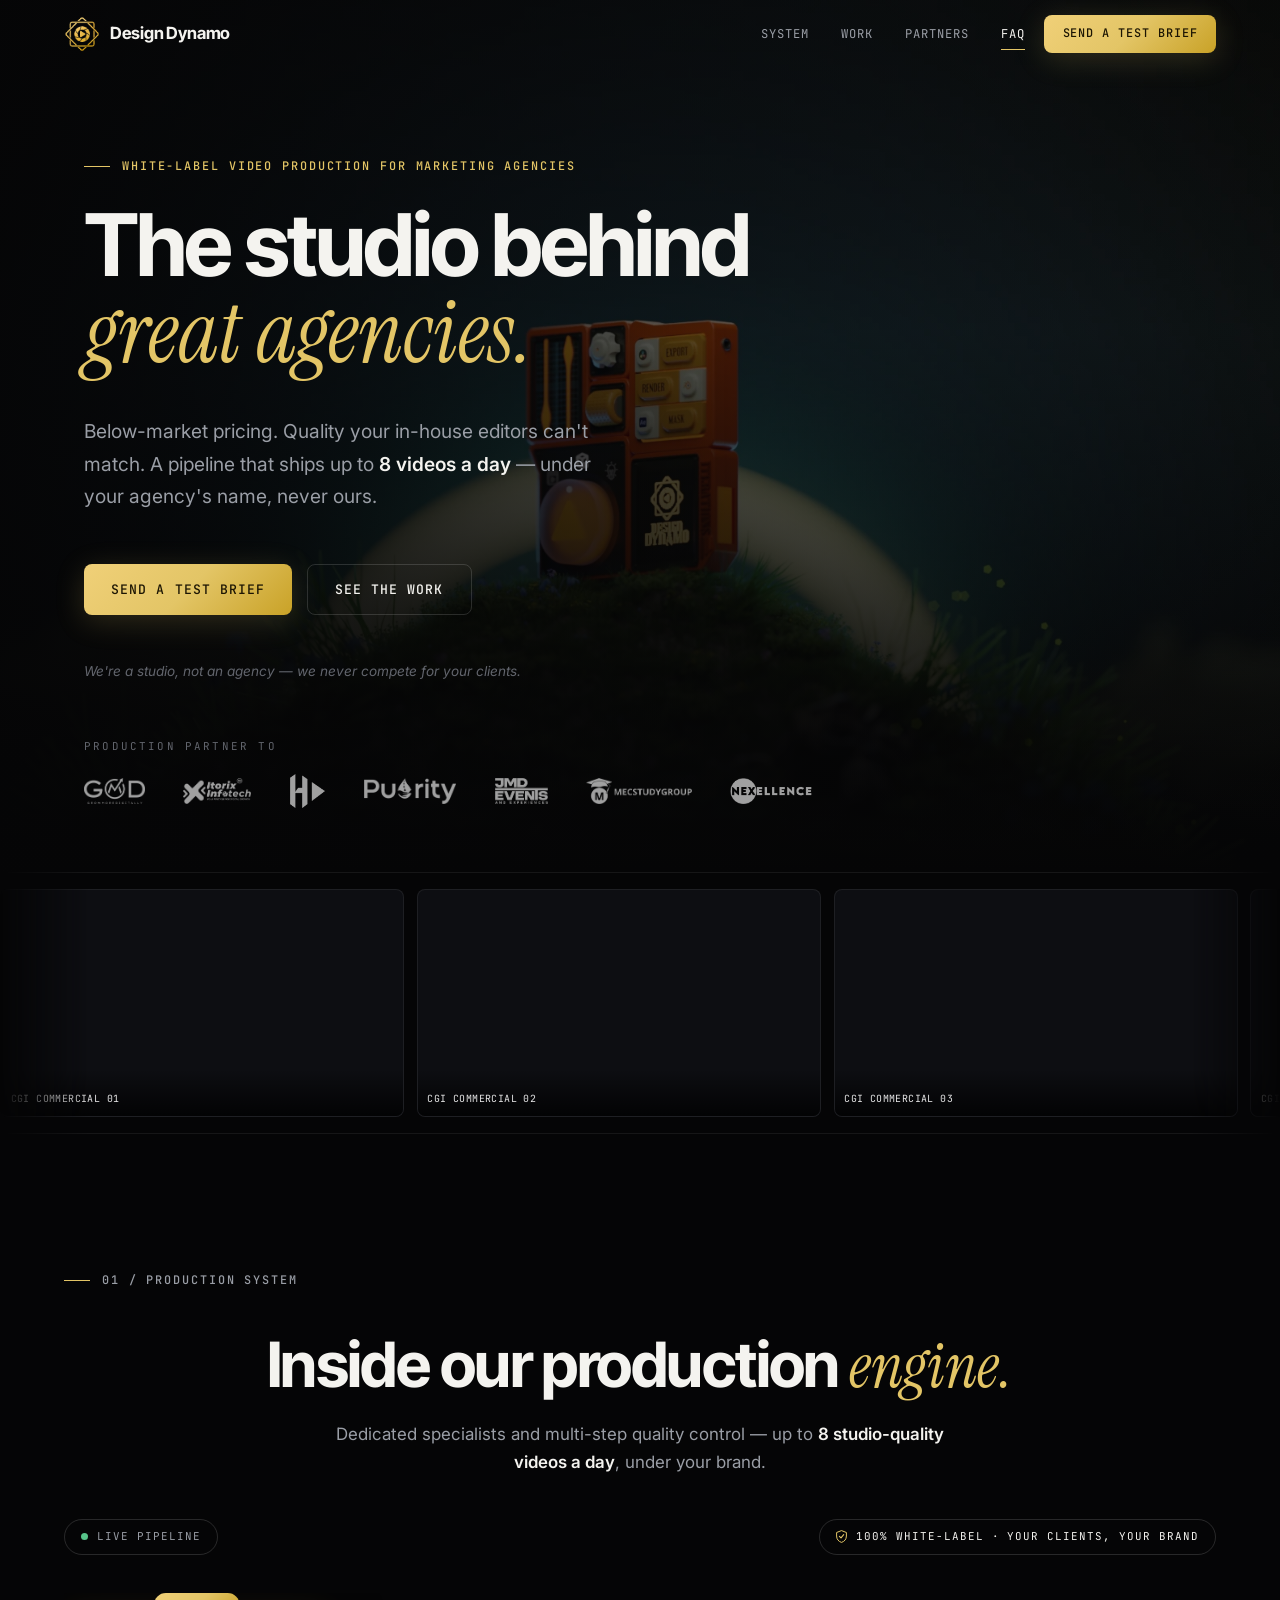
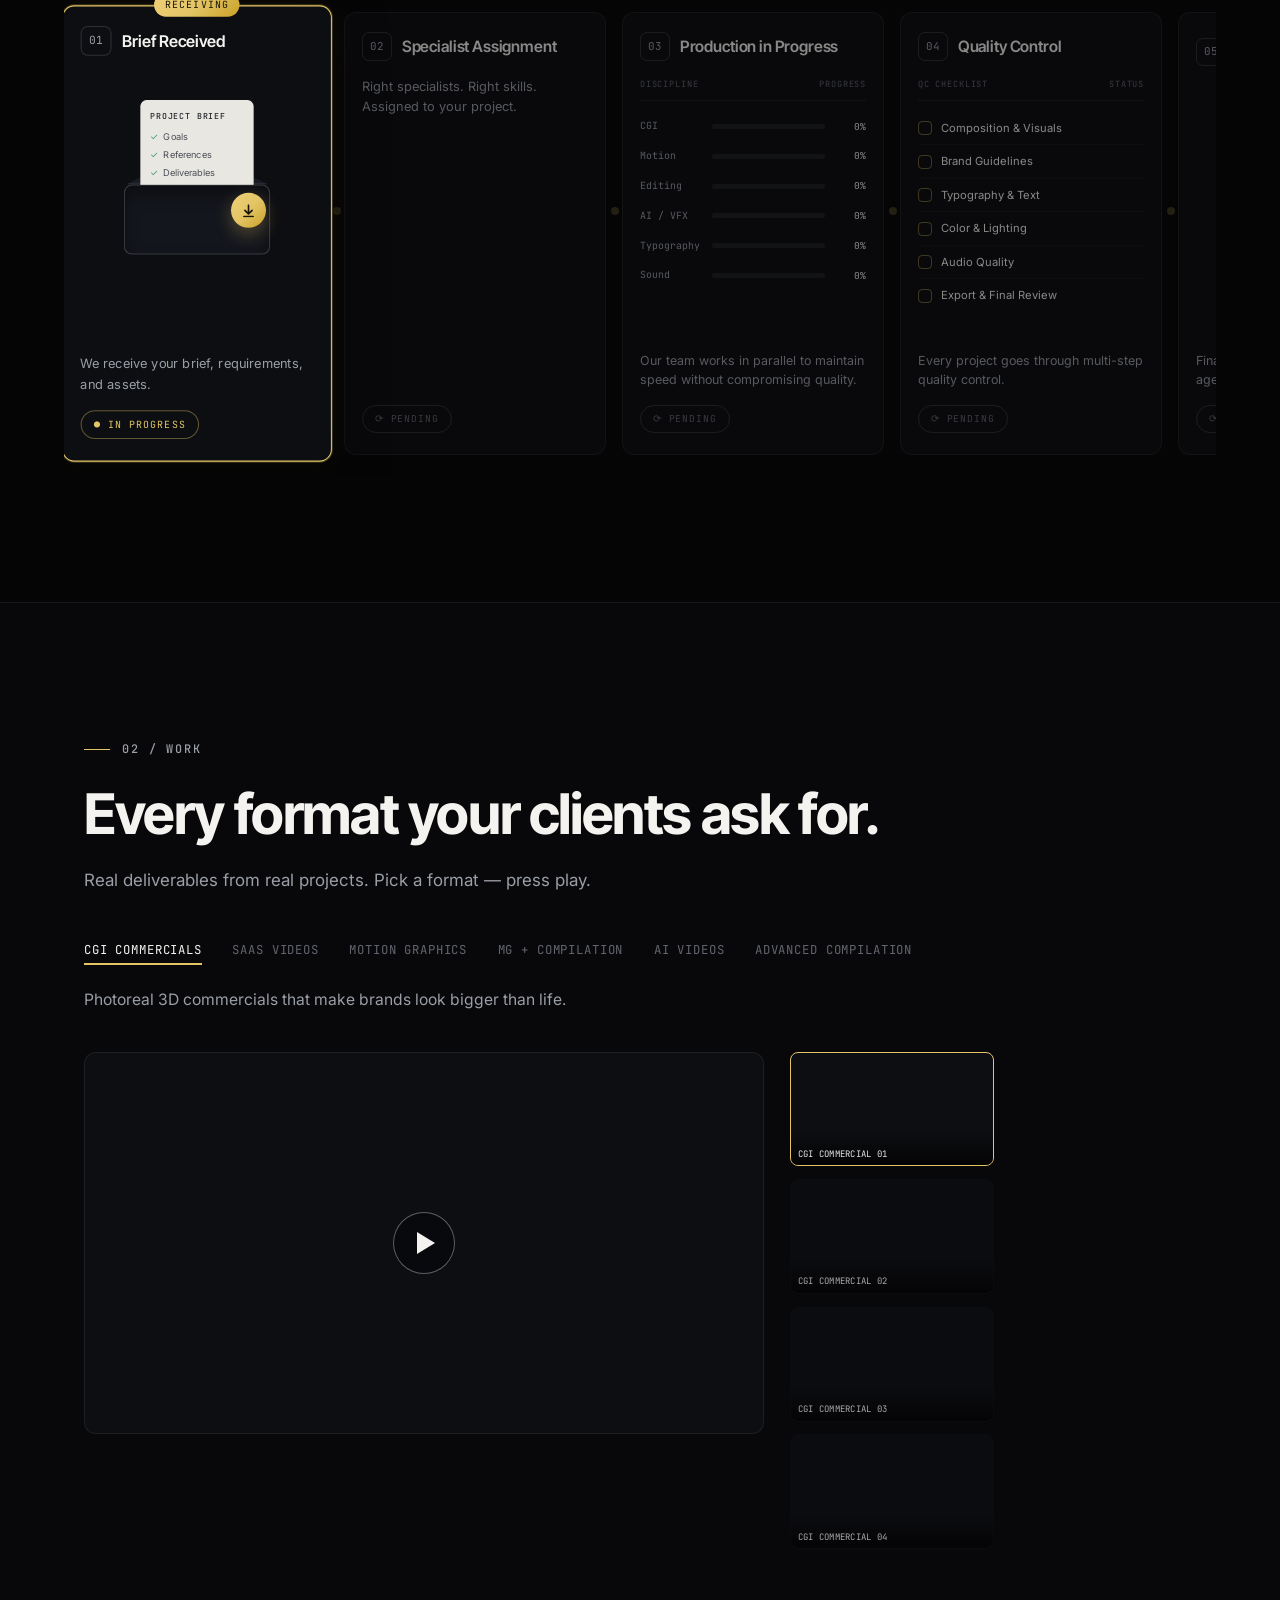
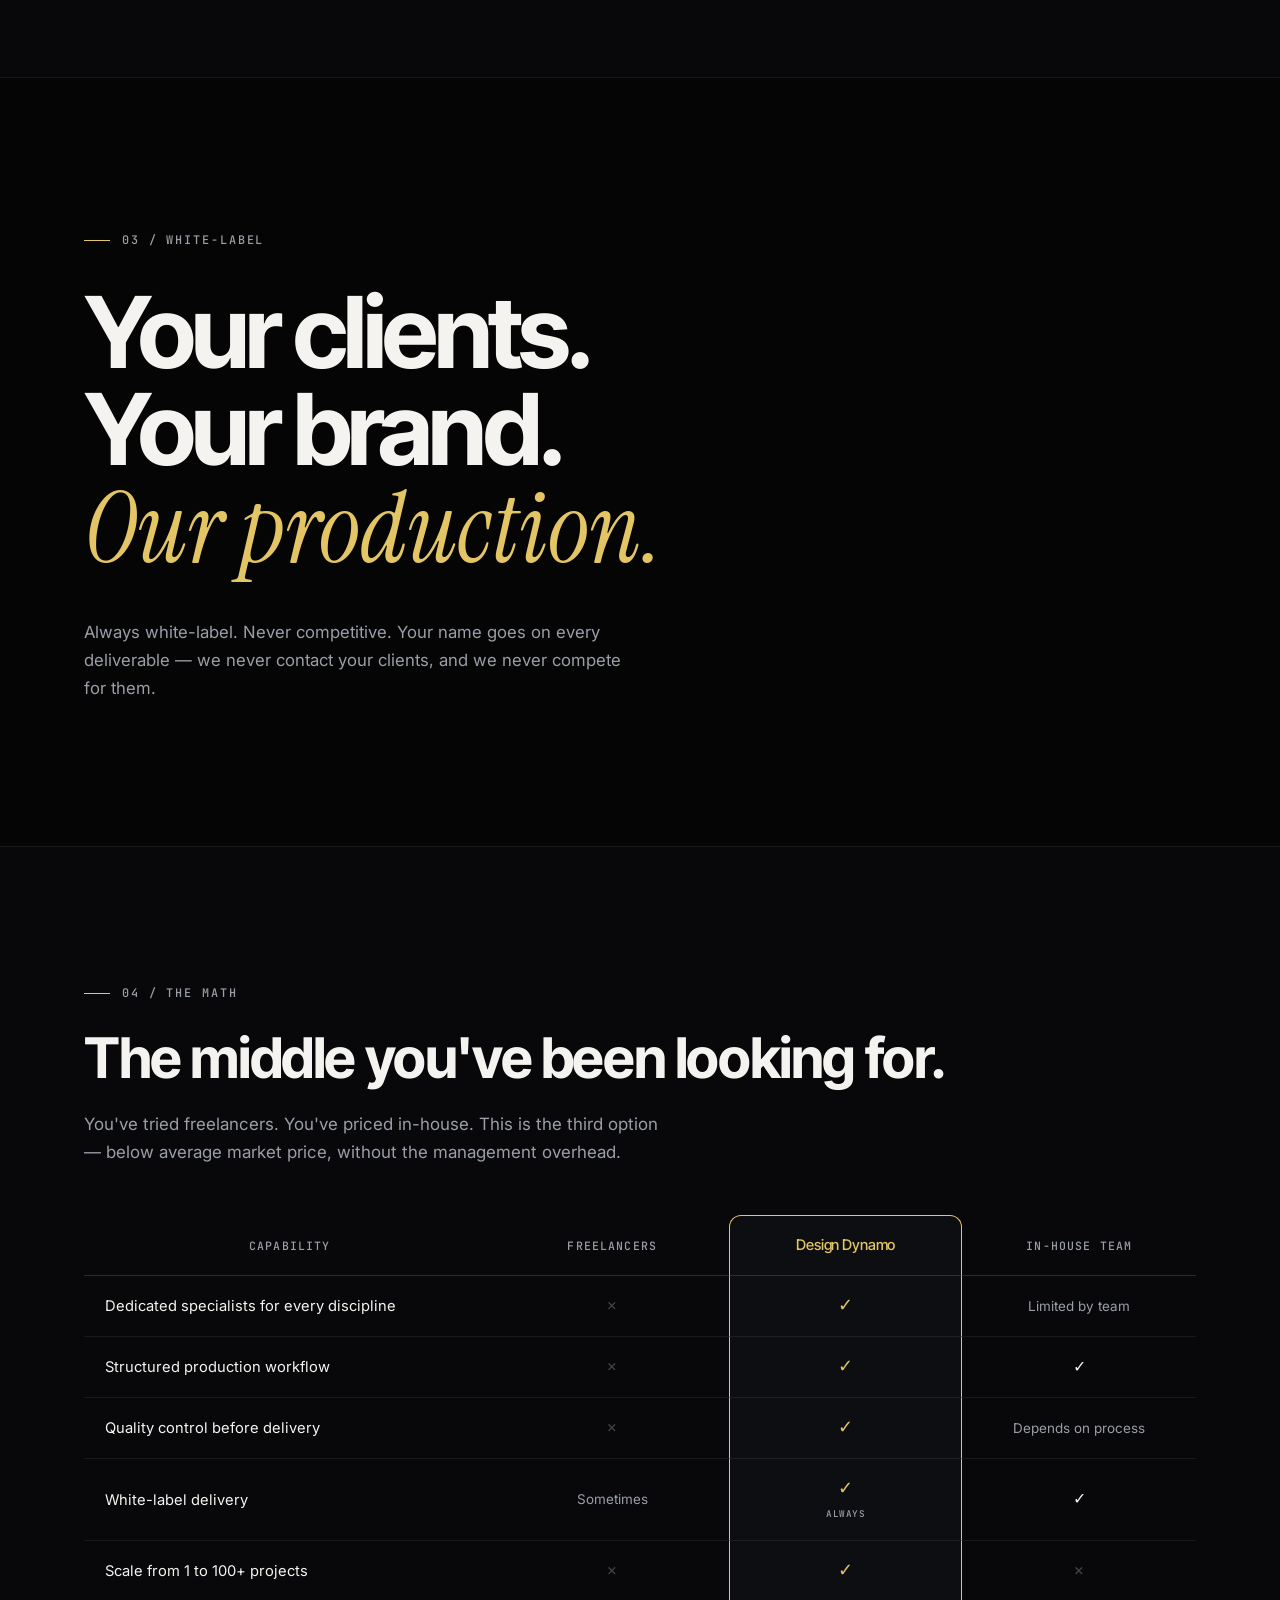
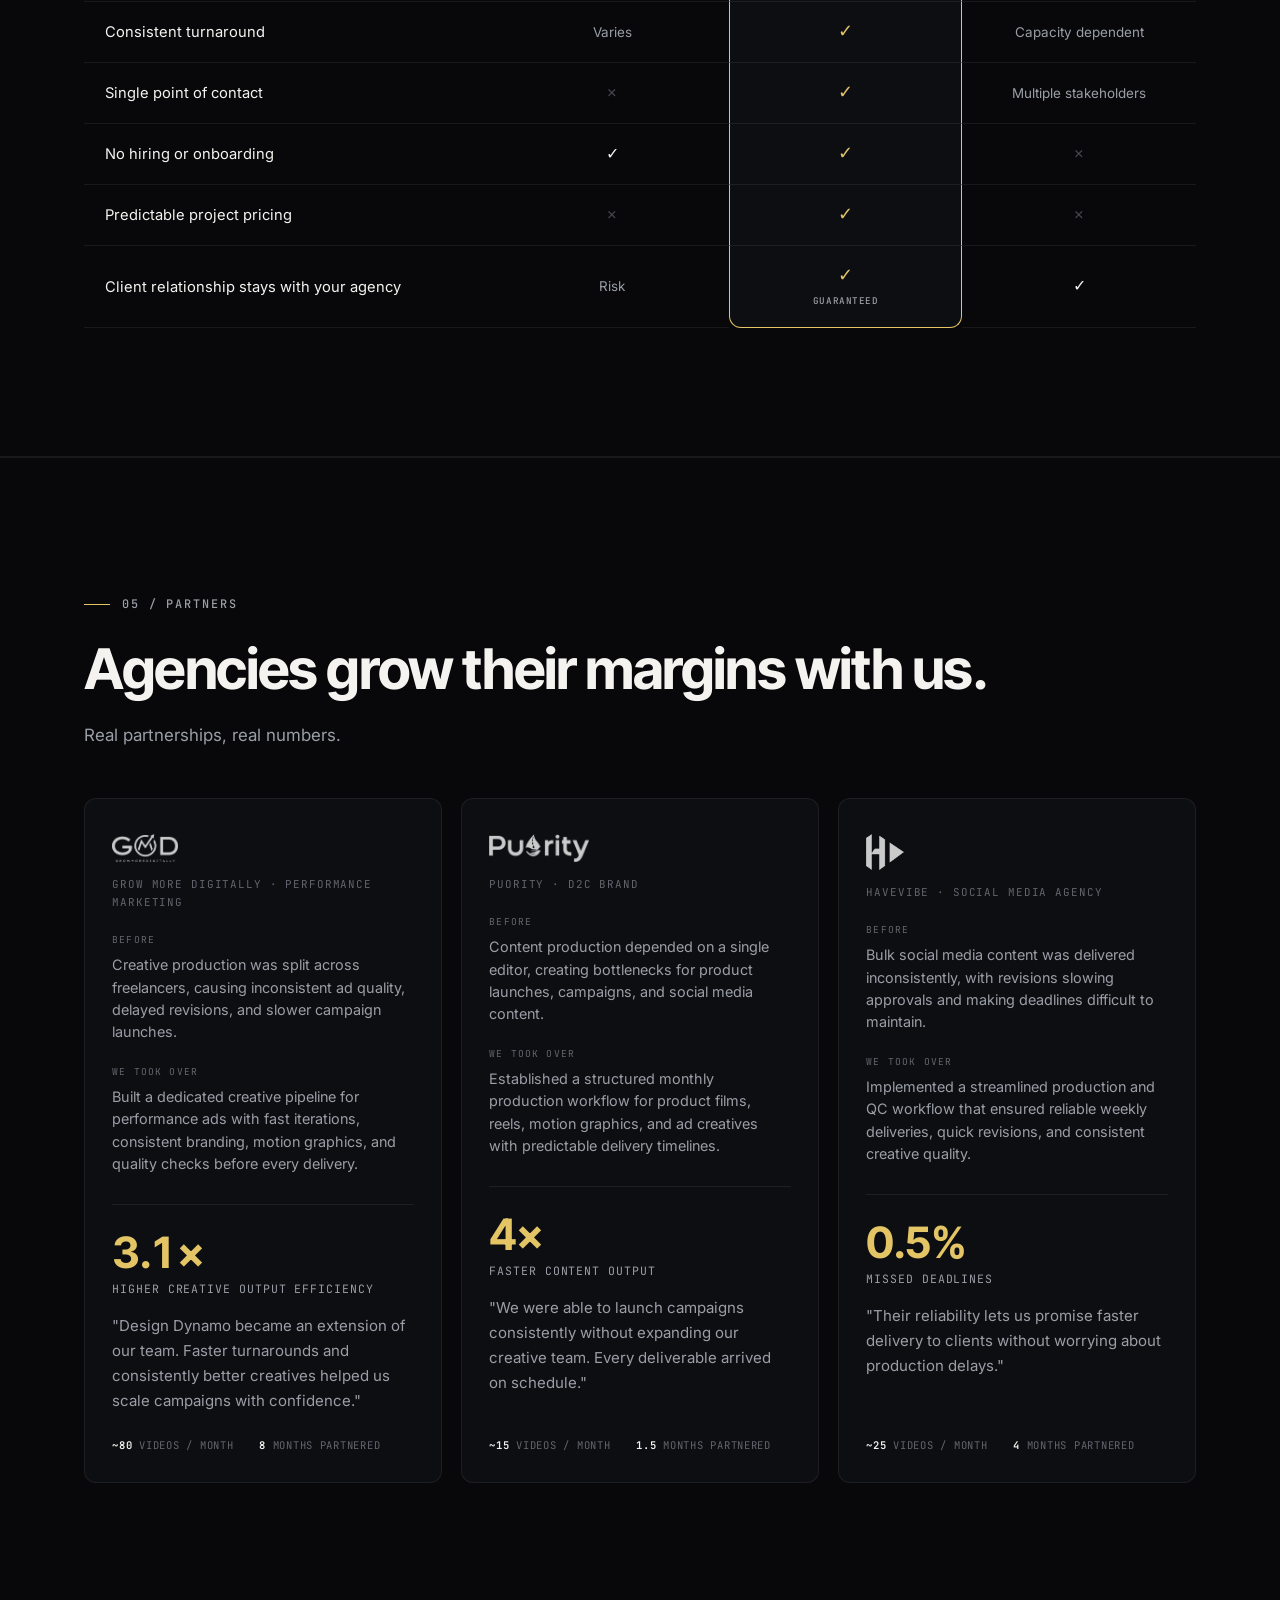
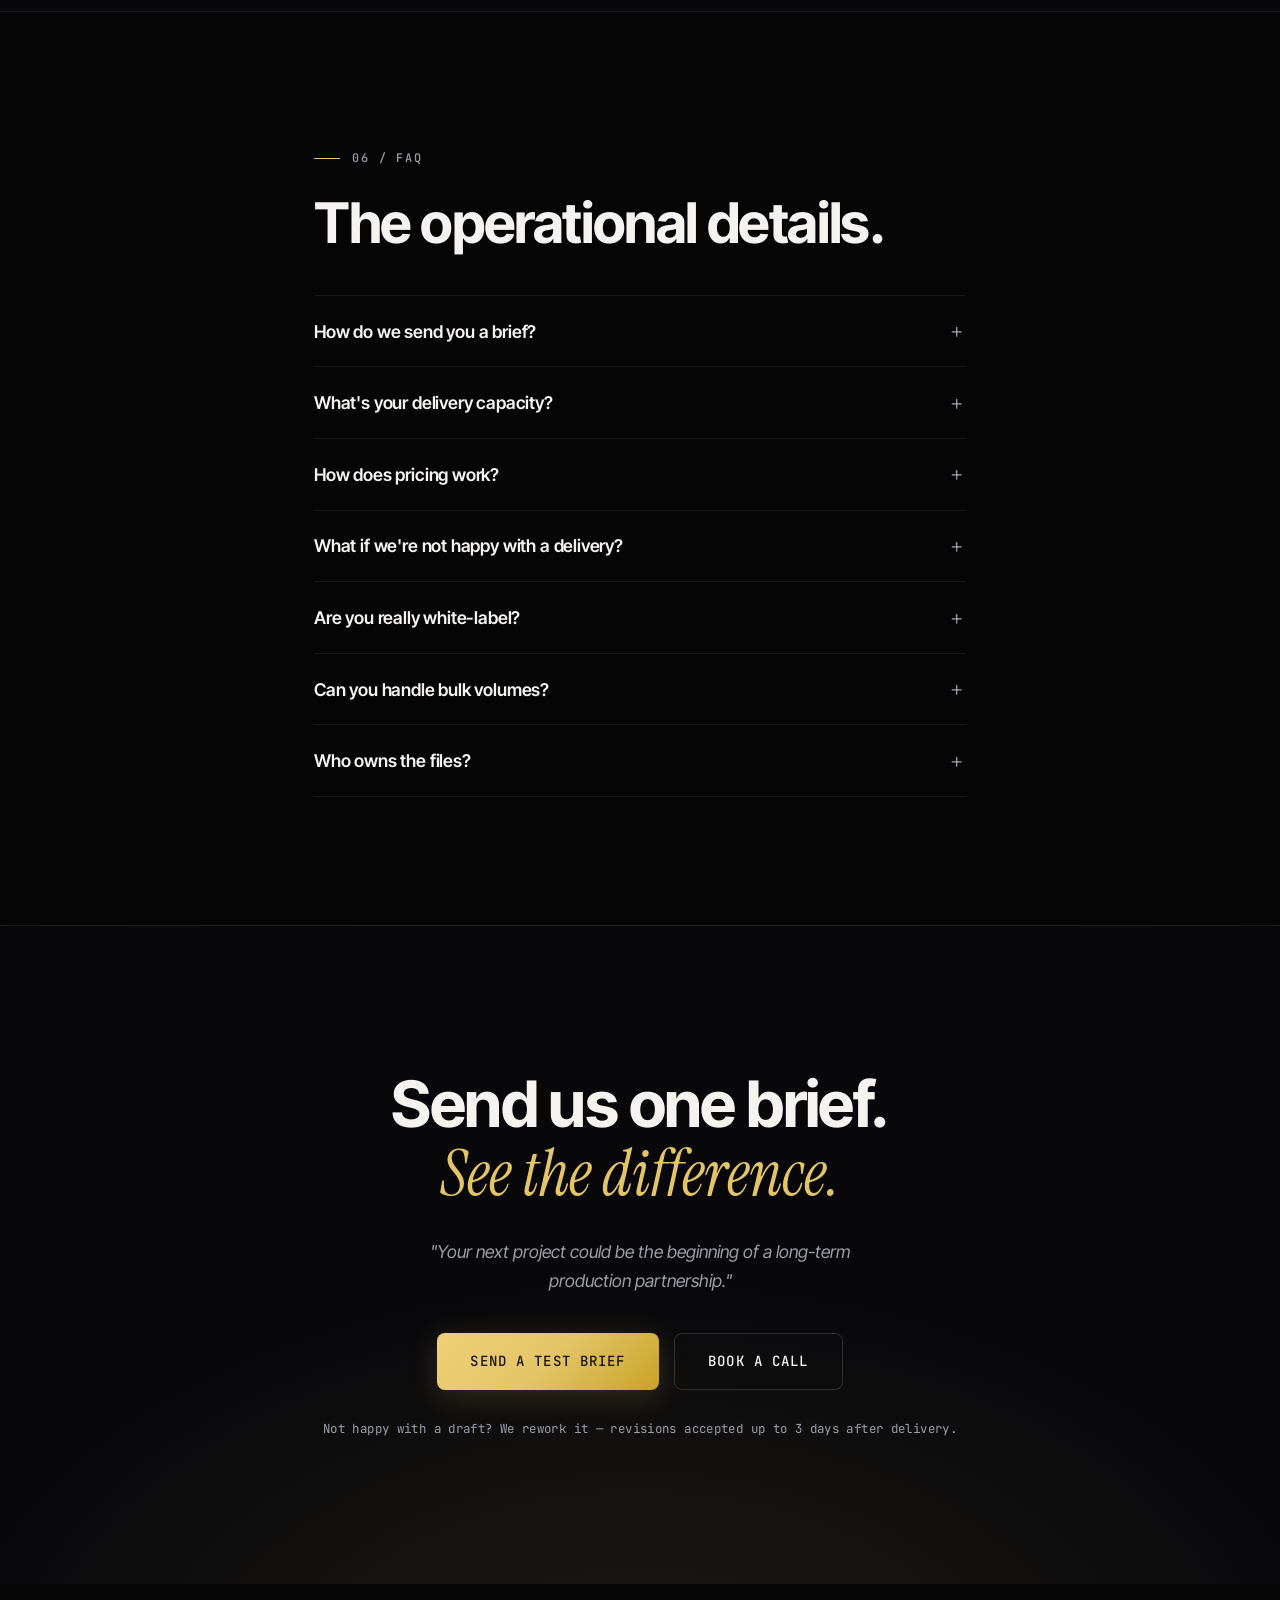
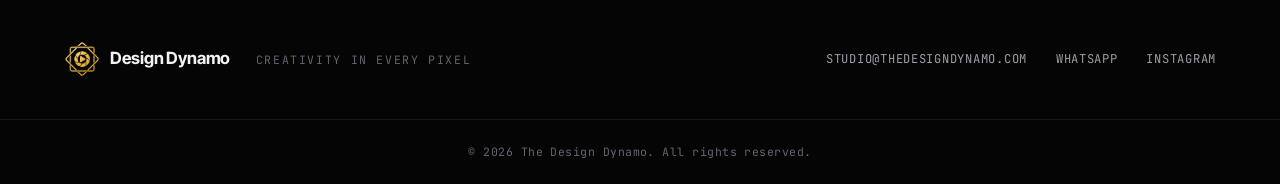
==== index.html @ 4ff7baa7 "Redesign the mobile UI to the wireframe; desktop untouched Implements dd-mobile-wireframe.html for ≤" ====
<!DOCTYPE html>
<html lang="en">
<head>
<meta charset="UTF-8" />
<meta name="viewport" content="width=device-width, initial-scale=1" />
<title>Design Dynamo — White-Label Video Production Studio for Marketing Agencies</title>
<meta name="description" content="Design Dynamo is a white-label video production studio for marketing agencies: motion graphics, CGI commercials, AI videos and edits. Below-market pricing, dedicated QC, up to 8 videos shipped daily — under your agency's name." />
<meta name="keywords" content="white-label video production, video editing for agencies, motion graphics studio, CGI commercials, AI video, outsource video editing, agency video partner" />
<meta name="author" content="Design Dynamo" />
<meta name="robots" content="index, follow" />
<link rel="canonical" href="https://thedesigndynamo.com/" />

<!-- Open Graph / social sharing -->
<meta property="og:type" content="website" />
<meta property="og:site_name" content="Design Dynamo" />
<meta property="og:title" content="Design Dynamo — White-Label Video Studio for Marketing Agencies" />
<meta property="og:description" content="Below-market pricing, dedicated QC, up to 8 videos a day — under your agency's name, never ours." />
<meta property="og:image" content="https://thedesigndynamo.com/assets/bg.webp" />
<meta property="og:url" content="https://thedesigndynamo.com/" />
<meta name="twitter:card" content="summary_large_image" />
<meta name="twitter:title" content="Design Dynamo — White-Label Video Studio for Marketing Agencies" />
<meta name="twitter:description" content="The white-label video production studio behind great agencies." />
<meta name="twitter:image" content="https://thedesigndynamo.com/assets/bg.webp" />

<link rel="icon" type="image/png" href="assets/favicon.png" />
<link rel="preconnect" href="https://fonts.googleapis.com" />
<link rel="preconnect" href="https://fonts.gstatic.com" crossorigin />
<link href="https://fonts.googleapis.com/css2?family=Inter+Tight:wght@500;600;700&family=Inter:wght@400;500;600&family=JetBrains+Mono:wght@400;500&family=Instrument+Serif:ital@1&display=swap" rel="stylesheet" />
<link rel="stylesheet" href="css/design.css" />

<!-- Structured data: helps search engines understand the business -->
<script type="application/ld+json">
{
  "@context": "https://schema.org",
  "@type": "ProfessionalService",
  "name": "Design Dynamo",
  "description": "White-label video production studio for marketing agencies — motion graphics, CGI commercials, AI videos and edits with dedicated quality control.",
  "url": "https://thedesigndynamo.com/",
  "email": "studio@thedesigndynamo.com",
  "sameAs": ["https://www.instagram.com/the_design_dynamo/"],
  "slogan": "The studio behind great agencies.",
  "areaServed": "Worldwide",
  "serviceType": [
    "White-label video production",
    "Motion graphics",
    "CGI commercials",
    "AI video production",
    "Video editing for marketing agencies"
  ]
}
</script>
</head>
<body>

<!-- ============ 1 · NAV ============ -->
<header class="nav" id="nav">
    <div class="nav-inner">
        <a href="#top" class="brand">
            <img src="assets/Logo.webp" alt="Design Dynamo" class="brand-mark" width="200" height="200" decoding="async" />
            <span class="brand-name">Design Dynamo</span>
        </a>
        <nav class="nav-links" aria-label="Main">
            <a href="#system">System</a>
            <a href="#work">Work</a>
            <a href="#partners">Partners</a>
            <a href="#faq">FAQ</a>
        </nav>
        <a class="btn btn-gold btn-sm nav-cta" href="https://wa.me/919116538867?text=Hi%20Design%20Dynamo%20—%20we%27d%20like%20to%20send%20a%20test%20brief." target="_blank" rel="noopener">Send a Test Brief</a>
        <button class="nav-burger" id="nav-burger" aria-label="Menu" aria-expanded="false"><span></span><span></span><span></span></button>
    </div>
    <!-- Full-screen mobile drawer (wireframe A). display:none on desktop via .nav-mobile;
         the burger toggles .open. Restructured internals are mobile-only by construction. -->
    <nav class="nav-mobile" id="nav-mobile" aria-label="Mobile">
        <div class="nav-mobile-head">
            <span class="nav-mobile-brand"><img src="assets/Logo.webp" alt="" width="200" height="200" decoding="async" />Design Dynamo</span>
            <button class="nav-mobile-close" id="nav-close" aria-label="Close menu">✕</button>
        </div>
        <a href="#system">System <small>The pipeline</small></a>
        <a href="#work">Work <small>Formats</small></a>
        <a href="#partners">Partners <small>Results</small></a>
        <a href="#faq">FAQ <small>Details</small></a>
        <a href="book.html">Book a Call <small>2 min</small></a>
        <div class="nav-mobile-foot">
            <a class="btn btn-gold" href="https://wa.me/919116538867?text=Hi%20Design%20Dynamo%20—%20we%27d%20like%20to%20send%20a%20test%20brief." target="_blank" rel="noopener">Send a Test Brief</a>
            <p class="nav-mobile-contacts">
                <a href="mailto:studio@thedesigndynamo.com">Email</a> ·
                <a href="https://wa.me/919116538867" target="_blank" rel="noopener">WhatsApp</a> ·
                <a href="https://www.instagram.com/the_design_dynamo/" target="_blank" rel="noopener">Instagram</a>
            </p>
        </div>
    </nav>
</header>

<!-- ============ 2 · HERO ============ -->
<section class="hero" id="top">
    <div class="hero-top">
        <!-- Sources are injected by js/design.js, not declared here, so the browser
             downloads only the cut that matches: mbg on phones, lbg elsewhere.
             A `media` attribute on <source> works in <picture> but is not honoured
             inside <video>, so this has to be done in script. With JS off the
             poster stands in — it is the same frame. -->
        <video class="hero-video" autoplay muted loop playsinline poster="assets/bg.webp"></video>
        <div class="hero-shade"></div>
        <div class="hero-inner">
        <p class="kicker reveal">White-label video production for marketing agencies</p>
        <h1 class="reveal">The studio behind<br /><em>great agencies.</em></h1>
        <p class="hero-sub reveal">Below-market pricing. Quality your in-house editors can't match. A pipeline that ships up to <strong>8 videos a day</strong> — under your agency's name, never ours.</p>
        <!-- Scannable proof chips (wireframe C). mobile-only: desktop hero is unchanged. -->
        <div class="hero-stats mobile-only reveal">
            <div class="hstat"><b>8/day</b><span>Videos shipped</span></div>
            <div class="hstat"><b>100%</b><span>White-label</span></div>
            <div class="hstat"><b>1 day</b><span>Reply time</span></div>
        </div>
        <div class="hero-actions reveal">
            <a class="btn btn-gold" href="https://wa.me/919116538867?text=Hi%20Design%20Dynamo%20—%20we%27d%20like%20to%20send%20a%20test%20brief." target="_blank" rel="noopener">Send a Test Brief</a>
            <a class="btn btn-line" href="#work">See the Work</a>
        </div>
        <p class="hero-trust reveal">We're a studio, not an agency — we never compete for your clients.</p>
        </div>

        <div class="hero-partners reveal">
            <div class="container">
                <p class="trustbar-label">Production partner to</p>
                <div class="trustbar-logos">
                    <!-- Normalized to uniform white monochrome via CSS (.trustbar-logos img).
                         Source files are pre-flattened to white + alpha and sized to 120px tall
                         (3x the largest render size), so the filter has nothing left to discard.
                         width/height are intrinsic — they reserve the box and prevent layout shift. -->
                    <img class="logo-item" src="assets/logos/GMD.png" alt="Grow More Digitally" width="281" height="120" decoding="async" />
                    <img class="logo-item" src="assets/logos/Itorix-Infotech.png" alt="Itorix Infotech" width="314" height="120" decoding="async" />
                    <img class="logo-item logo-tall" src="assets/logos/Havevibe.png" alt="Havevibe" width="126" height="120" decoding="async" />
                    <img class="logo-item" src="assets/logos/Puority.png" alt="Puority" width="427" height="120" decoding="async" />
                    <img class="logo-item" src="assets/logos/JMD.png" alt="JMD Events and Experiences" width="246" height="120" decoding="async" />
                    <img class="logo-item" src="assets/logos/MECStudyGroup.png" alt="MEC Study Group" width="486" height="120" decoding="async" />
                    <img class="logo-item" src="assets/logos/Nexellence.png" alt="Nexellence" width="254" height="81" decoding="async" />
                </div>
            </div>
        </div>
    </div><!-- /hero-top -->
</section>

<!-- ============ FILMSTRIP · work reel ============ -->
<div class="filmstrip reveal" aria-label="Recent work preview">
    <div class="filmstrip-track" id="filmstrip"><!-- tiles injected by JS, duplicated for seamless loop --></div>
</div>

<!-- ============ 3 · PRODUCTION SYSTEM · the engine ============ -->
<section class="section" id="system">
    <div class="container container-wide">
        <p class="kicker reveal">01 / Production System</p>

        <div class="engine-header reveal">
            <h2>Inside our production <em class="accent-serif">engine.</em></h2>
            <p class="engine-sub">Dedicated specialists and multi-step quality control — up to <strong>8 studio-quality videos a day</strong>, under your brand.</p>
        </div>

        <div class="engine-meta reveal">
            <span class="meta-chip"><i class="live-dot"></i>Live pipeline</span>
            <span class="meta-chip wl">
                <svg width="11" height="13" viewBox="0 0 11 13" fill="none" aria-hidden="true"><path d="M5.5 0.6L10.4 2.5V6c0 3.4-2 5.4-4.9 6.4C2.6 11.4 0.6 9.4 0.6 6V2.5L5.5 0.6z" stroke="currentColor" stroke-width="1"/><path d="M3.4 6.3L5 7.9l2.7-3.2" stroke="currentColor" stroke-width="1.1" stroke-linecap="round" stroke-linejoin="round"/></svg>
                100% white-label · your clients, your brand
            </span>
        </div>

        <div class="engine reveal" id="engine">
            <div class="engine-pulse" id="engine-pulse" aria-hidden="true"></div>

            <!-- 01 · Brief Received -->
            <article class="e-card" data-stage="1">
                <span class="e-flag" aria-hidden="true">Receiving</span>
                <header class="e-head"><span class="e-num">01</span><h3>Brief Received</h3></header>
                <div class="e-visual v-brief" aria-hidden="true">
                    <div class="env">
                        <div class="env-flap"></div>
                        <div class="env-doc">
                            <span class="doc-title">Project Brief</span>
                            <span class="doc-row" style="--i:0">Goals</span>
                            <span class="doc-row" style="--i:1">References</span>
                            <span class="doc-row" style="--i:2">Deliverables</span>
                            <span class="doc-row" style="--i:3">Assets</span>
                        </div>
                        <div class="env-body"></div>
                        <div class="env-btn"><svg width="12" height="13" viewBox="0 0 12 13" fill="none" aria-hidden="true"><path d="M6 1v8M2.5 6L6 9.5 9.5 6M1.5 12h9" stroke="currentColor" stroke-width="1.6" stroke-linecap="round" stroke-linejoin="round"/></svg></div>
                    </div>
                </div>
                <p class="e-caption">We receive your brief, requirements, and assets.</p>
                <span class="e-status">⟳ Pending</span>
            </article>

            <!-- 02 · Specialist Assignment -->
            <article class="e-card" data-stage="2">
                <span class="e-flag" aria-hidden="true">Assigning</span>
                <header class="e-head"><span class="e-num">02</span><h3>Specialist Assignment</h3></header>
                <p class="e-intro">Right specialists. Right skills. Assigned to your project.</p>
                <div class="e-visual v-roster" aria-hidden="true">
                    <div class="spec-row" style="--i:0">
                        <span class="spec-ic" style="--c:#9d8cff"><svg width="12" height="13" viewBox="0 0 14 15" fill="none"><path d="M7 1l6 3.4v6.2L7 14l-6-3.4V4.4L7 1zM1.3 4.6L7 7.9l5.7-3.3M7 7.9V14" stroke="currentColor" stroke-width="1.1" stroke-linejoin="round"/></svg></span>
                        <span class="spec-name">CGI Specialist</span>
                        <span class="spec-pill">Assigned</span>
                    </div>
                    <div class="spec-row" style="--i:1">
                        <span class="spec-ic" style="--c:#e3c566"><svg width="12" height="13" viewBox="0 0 14 15" fill="none"><path d="M3 2l9 5.5L3 13V2z" stroke="currentColor" stroke-width="1.2" stroke-linejoin="round"/></svg></span>
                        <span class="spec-name">Motion Designer</span>
                        <span class="spec-pill">Assigned</span>
                    </div>
                    <div class="spec-row" style="--i:2">
                        <span class="spec-ic" style="--c:#6aa5e8"><svg width="12" height="13" viewBox="0 0 14 15" fill="none"><rect x="1" y="3" width="12" height="9" rx="1.4" stroke="currentColor" stroke-width="1.1"/><path d="M4 3v9M10 3v9" stroke="currentColor" stroke-width="1.1"/></svg></span>
                        <span class="spec-name">Video Editor</span>
                        <span class="spec-pill">Assigned</span>
                    </div>
                    <div class="spec-row" style="--i:3">
                        <span class="spec-ic" style="--c:#52c4b3"><svg width="12" height="13" viewBox="0 0 14 15" fill="none"><path d="M7 1.5l1.5 4L13 7l-4.5 1.5L7 12.5 5.5 8.5 1 7l4.5-1.5L7 1.5z" stroke="currentColor" stroke-width="1.1" stroke-linejoin="round"/></svg></span>
                        <span class="spec-name">AI / VFX Artist</span>
                        <span class="spec-pill">Assigned</span>
                    </div>
                    <div class="spec-row" style="--i:4">
                        <span class="spec-ic" style="--c:#d493c0"><svg width="12" height="13" viewBox="0 0 14 15" fill="none"><path d="M2 2.5h10M7 2.5V13M4.5 13h5" stroke="currentColor" stroke-width="1.2" stroke-linecap="round"/></svg></span>
                        <span class="spec-name">Typography Artist</span>
                        <span class="spec-pill">Assigned</span>
                    </div>
                    <div class="spec-row" style="--i:5">
                        <span class="spec-ic" style="--c:#b18ae8"><svg width="12" height="13" viewBox="0 0 14 15" fill="none"><path d="M2 5.5h2.5L8 2.5v10L4.5 9.5H2v-4z" stroke="currentColor" stroke-width="1.1" stroke-linejoin="round"/><path d="M10.5 5a3.4 3.4 0 010 5" stroke="currentColor" stroke-width="1.1" stroke-linecap="round"/></svg></span>
                        <span class="spec-name">Sound Designer</span>
                        <span class="spec-pill">Assigned</span>
                    </div>
                </div>
                <span class="e-status">⟳ Pending</span>
            </article>

            <!-- 03 · Production in Progress -->
            <article class="e-card" data-stage="3">
                <span class="e-flag" aria-hidden="true">In production</span>
                <header class="e-head"><span class="e-num">03</span><h3>Production in Progress</h3></header>
                <div class="e-visual v-prog" aria-hidden="true">
                    <div class="mini-head"><span>Discipline</span><span>Progress</span></div>
                    <div class="prog-row" data-min="65" data-max="85" style="--c:#9d8cff">
                        <span class="prog-name">CGI</span>
                        <span class="prog-bar"><i class="prog-fill"></i></span>
                        <span class="prog-val">0%</span>
                    </div>
                    <div class="prog-row" data-min="50" data-max="75" style="--c:#e3c566">
                        <span class="prog-name">Motion</span>
                        <span class="prog-bar"><i class="prog-fill"></i></span>
                        <span class="prog-val">0%</span>
                    </div>
                    <div class="prog-row" data-min="70" data-max="90" style="--c:#6aa5e8">
                        <span class="prog-name">Editing</span>
                        <span class="prog-bar"><i class="prog-fill"></i></span>
                        <span class="prog-val">0%</span>
                    </div>
                    <div class="prog-row" data-min="35" data-max="60" style="--c:#52c4b3">
                        <span class="prog-name">AI / VFX</span>
                        <span class="prog-bar"><i class="prog-fill"></i></span>
                        <span class="prog-val">0%</span>
                    </div>
                    <div class="prog-row" data-min="55" data-max="75" style="--c:#d493c0">
                        <span class="prog-name">Typography</span>
                        <span class="prog-bar"><i class="prog-fill"></i></span>
                        <span class="prog-val">0%</span>
                    </div>
                    <div class="prog-row" data-min="60" data-max="80" style="--c:#b18ae8">
                        <span class="prog-name">Sound</span>
                        <span class="prog-bar"><i class="prog-fill"></i></span>
                        <span class="prog-val">0%</span>
                    </div>
                </div>
                <p class="e-caption">Our team works in parallel to maintain speed without compromising quality.</p>
                <span class="e-status">⟳ Pending</span>
            </article>

            <!-- 04 · Quality Control -->
            <article class="e-card" data-stage="4">
                <span class="e-flag" aria-hidden="true">Checking</span>
                <header class="e-head"><span class="e-num">04</span><h3>Quality Control</h3></header>
                <div class="e-visual v-qc" aria-hidden="true">
                    <div class="mini-head"><span>QC checklist</span><span>Status</span></div>
                    <div class="qc-row" style="--i:0">
                        <span class="qc-check"><svg viewBox="0 0 12 12" fill="none"><path class="qc-tick" d="M2.6 6.4L5 8.8l4.4-5.4" stroke="currentColor" stroke-width="1.6" stroke-linecap="round" stroke-linejoin="round"/></svg></span>
                        <span class="qc-name">Composition &amp; Visuals</span>
                        <span class="qc-pass">Pass</span>
                    </div>
                    <div class="qc-row" style="--i:1">
                        <span class="qc-check"><svg viewBox="0 0 12 12" fill="none"><path class="qc-tick" d="M2.6 6.4L5 8.8l4.4-5.4" stroke="currentColor" stroke-width="1.6" stroke-linecap="round" stroke-linejoin="round"/></svg></span>
                        <span class="qc-name">Brand Guidelines</span>
                        <span class="qc-pass">Pass</span>
                    </div>
                    <div class="qc-row" style="--i:2">
                        <span class="qc-check"><svg viewBox="0 0 12 12" fill="none"><path class="qc-tick" d="M2.6 6.4L5 8.8l4.4-5.4" stroke="currentColor" stroke-width="1.6" stroke-linecap="round" stroke-linejoin="round"/></svg></span>
                        <span class="qc-name">Typography &amp; Text</span>
                        <span class="qc-pass">Pass</span>
                    </div>
                    <div class="qc-row" style="--i:3">
                        <span class="qc-check"><svg viewBox="0 0 12 12" fill="none"><path class="qc-tick" d="M2.6 6.4L5 8.8l4.4-5.4" stroke="currentColor" stroke-width="1.6" stroke-linecap="round" stroke-linejoin="round"/></svg></span>
                        <span class="qc-name">Color &amp; Lighting</span>
                        <span class="qc-pass">Pass</span>
                    </div>
                    <div class="qc-row" style="--i:4">
                        <span class="qc-check"><svg viewBox="0 0 12 12" fill="none"><path class="qc-tick" d="M2.6 6.4L5 8.8l4.4-5.4" stroke="currentColor" stroke-width="1.6" stroke-linecap="round" stroke-linejoin="round"/></svg></span>
                        <span class="qc-name">Audio Quality</span>
                        <span class="qc-pass">Pass</span>
                    </div>
                    <div class="qc-row" style="--i:5">
                        <span class="qc-check"><svg viewBox="0 0 12 12" fill="none"><path class="qc-tick" d="M2.6 6.4L5 8.8l4.4-5.4" stroke="currentColor" stroke-width="1.6" stroke-linecap="round" stroke-linejoin="round"/></svg></span>
                        <span class="qc-name">Export &amp; Final Review</span>
                        <span class="qc-pass">Pass</span>
                    </div>
                </div>
                <p class="e-caption">Every project goes through multi-step quality control.</p>
                <span class="e-status">⟳ Pending</span>
            </article>

            <!-- 05 · Delivered Under Your Brand -->
            <article class="e-card" data-stage="5">
                <span class="e-flag" aria-hidden="true">Delivering</span>
                <header class="e-head"><span class="e-num">05</span><h3>Delivered Under Your Brand</h3></header>
                <div class="e-visual v-box" aria-hidden="true">
                    <svg viewBox="0 0 140 118" width="100%">
                        <g class="box-file">
                            <rect x="60" y="0" width="22" height="27" rx="3" fill="#1c1e26" stroke="rgba(255,255,255,0.28)"/>
                            <path d="M64 7h14M64 12h14M64 17h9" stroke="rgba(255,255,255,0.35)" stroke-width="1.3" stroke-linecap="round"/>
                        </g>
                        <rect class="box-body" x="32" y="44" width="76" height="58" rx="4" fill="#101218" stroke="rgba(255,255,255,0.14)"/>
                        <rect class="box-ribbon" x="63" y="44" width="13" height="58" fill="#8a7a45"/>
                        <text class="box-brand" x="38" y="76">YOUR</text>
                        <text class="box-brand" x="38" y="89">BRAND</text>
                        <g class="box-lid">
                            <rect x="27" y="32" width="86" height="14" rx="3" fill="#171a22" stroke="rgba(255,255,255,0.18)"/>
                            <rect x="63" y="32" width="13" height="14" fill="#a08d50"/>
                        </g>
                        <rect class="box-shine" x="63" y="30" width="13" height="74" fill="url(#shineGrad)"/>
                        <g class="box-seal">
                            <circle cx="70" cy="39" r="8" fill="#e3c566"/>
                            <path d="M66.6 39.2l2.3 2.3 4.4-4.8" stroke="#1c1503" stroke-width="1.5" fill="none" stroke-linecap="round" stroke-linejoin="round"/>
                        </g>
                        <defs>
                            <linearGradient id="shineGrad" x1="0" y1="0" x2="0" y2="1">
                                <stop offset="0" stop-color="rgba(255,240,190,0)"/>
                                <stop offset="0.5" stop-color="rgba(255,240,190,0.85)"/>
                                <stop offset="1" stop-color="rgba(255,240,190,0)"/>
                            </linearGradient>
                        </defs>
                    </svg>
                </div>
                <p class="e-caption">Final files delivered under your agency name.</p>
                <span class="e-status">⟳ Pending</span>
            </article>
        </div>

        <!-- Mobile: the animated pipeline doesn't read on a phone, so it becomes a
             tap accordion (wireframe E). mobile-only; the desktop #engine above is
             hidden ≤900px. One panel open at a time, first open by default. -->
        <div class="engine-acc mobile-only" id="engine-acc">
            <div class="eacc open">
                <button class="eacc-head" aria-expanded="true"><span class="eacc-num">01</span><span class="eacc-title">Brief Received</span><span class="eacc-chev" aria-hidden="true">▾</span></button>
                <div class="eacc-body"><p>We receive your brief, requirements and assets — goals, references, deliverables.</p></div>
            </div>
            <div class="eacc">
                <button class="eacc-head" aria-expanded="false"><span class="eacc-num">02</span><span class="eacc-title">Specialist Assignment</span><span class="eacc-chev" aria-hidden="true">▾</span></button>
                <div class="eacc-body"><p>Right specialists, right skills — CGI, motion, editing, AI/VFX, typography and sound, assigned to your project.</p></div>
            </div>
            <div class="eacc">
                <button class="eacc-head" aria-expanded="false"><span class="eacc-num">03</span><span class="eacc-title">Production in Progress</span><span class="eacc-chev" aria-hidden="true">▾</span></button>
                <div class="eacc-body"><p>The team works in parallel to hold speed without compromising quality.</p><div class="eacc-track"><i style="width:64%"></i></div></div>
            </div>
            <div class="eacc">
                <button class="eacc-head" aria-expanded="false"><span class="eacc-num">04</span><span class="eacc-title">Quality Control</span><span class="eacc-chev" aria-hidden="true">▾</span></button>
                <div class="eacc-body"><p>Every project passes multi-step QC: composition, brand, typography, colour, audio and export.</p></div>
            </div>
            <div class="eacc">
                <button class="eacc-head" aria-expanded="false"><span class="eacc-num">05</span><span class="eacc-title">Delivered Under Your Brand</span><span class="eacc-chev" aria-hidden="true">▾</span></button>
                <div class="eacc-body"><p>Final files delivered under your agency name. Your clients never see us.</p></div>
            </div>
        </div>
    </div>
</section>

<!-- ============ 4 · WORK ============ -->
<section class="section section-tint" id="work">
    <div class="container">
        <p class="kicker reveal">02 / Work</p>
        <h2 class="reveal">Every format your clients ask for.</h2>
        <p class="section-sub reveal">Real deliverables from real projects. Pick a format — press play.</p>

        <div class="chips reveal" id="chips" role="tablist"><!-- chips injected by JS --></div>
        <p class="chip-desc reveal" id="chip-desc"></p>

        <!-- Desktop: featured player + thumbnail column. Hidden ≤900px. -->
        <div class="showcase reveal desktop-only">
            <div class="player-frame" id="player-frame">
                <video id="featured" preload="metadata" playsinline></video>
                <button class="player-play" id="player-play" aria-label="Play video">
                    <svg width="18" height="22" viewBox="0 0 18 22" fill="none"><path d="M0 0L18 11L0 22V0Z" fill="currentColor"/></svg>
                </button>
            </div>
            <div class="thumbs" id="thumbs"><!-- thumbnails injected by JS --></div>
        </div>

        <!-- Mobile: swipe reel of the active category's videos (wireframe J).
             Populated by js/design.js from the same WORKS data; chip taps swap it. -->
        <div class="work-reel mobile-only" id="work-reel"><!-- video cards injected by JS --></div>
        <div class="reel-cap mobile-only" id="reel-cap"></div>
    </div>
</section>

<!-- ============ 5 · WHITE-LABEL STATEMENT ============ -->
<section class="whitelabel" id="whitelabel">
    <div class="container">
        <p class="kicker reveal">03 / White-label</p>
        <h2 class="wl-statement reveal">Your clients.<br />Your brand.<br /><em>Our production.</em></h2>
        <p class="wl-sub reveal">Always white-label. Never competitive. Your name goes on every deliverable — we never contact your clients, and we never compete for them.</p>
    </div>
</section>

<!-- ============ 6 · COMPARISON ============ -->
<section class="section section-tint" id="compare">
    <div class="container">
        <p class="kicker reveal">04 / The Math</p>
        <h2 class="reveal">The middle you've been looking for.</h2>
        <p class="section-sub reveal">You've tried freelancers. You've priced in-house. This is the third option — below average market price, without the management overhead.</p>

        <!-- Mobile: the 4-column table can't fit a phone, so it becomes a
             segmented toggle showing one provider's checklist at a time
             (wireframe F). Built by js/design.js from the same rows as the
             table below, which is hidden ≤900px. -->
        <div class="cmp-mobile mobile-only reveal">
            <div class="seg" id="cmp-seg" role="tablist">
                <button class="active" data-col="0" role="tab">Freelancers</button>
                <button data-col="1" role="tab">Design Dynamo</button>
                <button data-col="2" role="tab">In-house</button>
            </div>
            <div class="cmp-list" id="cmp-list"><!-- rows injected by JS --></div>
        </div>

        <div class="compare-wrap reveal desktop-only">
            <table class="compare">
                <thead>
                    <tr><th>Capability</th><th>Freelancers</th><th class="us">Design Dynamo</th><th>In-house team</th></tr>
                </thead>
                <tbody>
                    <tr>
                        <td>Dedicated specialists for every discipline</td>
                        <td><span class="mk no">✕</span></td>
                        <td class="us"><span class="mk yes">✓</span></td>
                        <td><span class="mk-word">Limited by team</span></td>
                    </tr>
                    <tr>
                        <td>Structured production workflow</td>
                        <td><span class="mk no">✕</span></td>
                        <td class="us"><span class="mk yes">✓</span></td>
                        <td><span class="mk yes">✓</span></td>
                    </tr>
                    <tr>
                        <td>Quality control before delivery</td>
                        <td><span class="mk no">✕</span></td>
                        <td class="us"><span class="mk yes">✓</span></td>
                        <td><span class="mk-word">Depends on process</span></td>
                    </tr>
                    <tr>
                        <td>White-label delivery</td>
                        <td><span class="mk-word">Sometimes</span></td>
                        <td class="us"><span class="mk yes">✓</span><span class="mk-note">always</span></td>
                        <td><span class="mk yes">✓</span></td>
                    </tr>
                    <tr>
                        <td>Scale from 1 to 100+ projects</td>
                        <td><span class="mk no">✕</span></td>
                        <td class="us"><span class="mk yes">✓</span></td>
                        <td><span class="mk no">✕</span></td>
                    </tr>
                    <tr>
                        <td>Consistent turnaround</td>
                        <td><span class="mk-word">Varies</span></td>
                        <td class="us"><span class="mk yes">✓</span></td>
                        <td><span class="mk-word">Capacity dependent</span></td>
                    </tr>
                    <tr>
                        <td>Single point of contact</td>
                        <td><span class="mk no">✕</span></td>
                        <td class="us"><span class="mk yes">✓</span></td>
                        <td><span class="mk-word">Multiple stakeholders</span></td>
                    </tr>
                    <tr>
                        <td>No hiring or onboarding</td>
                        <td><span class="mk yes">✓</span></td>
                        <td class="us"><span class="mk yes">✓</span></td>
                        <td><span class="mk no">✕</span></td>
                    </tr>
                    <tr>
                        <td>Predictable project pricing</td>
                        <td><span class="mk no">✕</span></td>
                        <td class="us"><span class="mk yes">✓</span></td>
                        <td><span class="mk no">✕</span></td>
                    </tr>
                    <tr>
                        <td>Client relationship stays with your agency</td>
                        <td><span class="mk-word">Risk</span></td>
                        <td class="us"><span class="mk yes">✓</span><span class="mk-note">guaranteed</span></td>
                        <td><span class="mk yes">✓</span></td>
                    </tr>
                </tbody>
            </table>
        </div>
    </div>
</section>

<!-- ============ 5 · PARTNER STORIES ============ -->
<section class="section section-tint" id="partners">
    <div class="container">
        <p class="kicker reveal">05 / Partners</p>
        <h2 class="reveal">Agencies grow their margins with us.</h2>
        <p class="section-sub reveal">Real partnerships, real numbers.</p>

        <div class="stories">
            <!-- CASE STUDY CARDS — each follows the same 4-beat structure: who they are →
                 where they were → what we took over → the headline number.
                 Headline numbers animate on scroll-in; see .metric-num in js/design.js. -->
            <article class="story reveal">
                <img class="story-logo" src="assets/logos/GMD.png" alt="Grow More Digitally" width="281" height="120" decoding="async" loading="lazy" />
                <p class="story-who">Grow More Digitally · Performance marketing</p>

                <div class="story-beat">
                    <span class="beat-label">Before</span>
                    <p>Creative production was split across freelancers, causing inconsistent ad quality, delayed revisions, and slower campaign launches.</p>
                </div>
                <div class="story-beat">
                    <span class="beat-label">We took over</span>
                    <p>Built a dedicated creative pipeline for performance ads with fast iterations, consistent branding, motion graphics, and quality checks before every delivery.</p>
                </div>

                <p class="story-metric">
                    <span class="metric-num" data-from="0" data-to="3.1" data-decimals="1" data-suffix="×">3.1×</span>
                    <span class="metric-label">higher creative output efficiency</span>
                </p>
                <p class="story-text">"Design Dynamo became an extension of our team. Faster turnarounds and consistently better creatives helped us scale campaigns with confidence."</p>

                <ul class="story-facts">
                    <li><b>~80</b> videos / month</li>
                    <li><b>8</b> months partnered</li>
                </ul>
            </article>

            <article class="story reveal">
                <img class="story-logo" src="assets/logos/Puority.png" alt="Puority" width="427" height="120" decoding="async" loading="lazy" />
                <p class="story-who">Puority · D2C brand</p>

                <div class="story-beat">
                    <span class="beat-label">Before</span>
                    <p>Content production depended on a single editor, creating bottlenecks for product launches, campaigns, and social media content.</p>
                </div>
                <div class="story-beat">
                    <span class="beat-label">We took over</span>
                    <p>Established a structured monthly production workflow for product films, reels, motion graphics, and ad creatives with predictable delivery timelines.</p>
                </div>

                <p class="story-metric">
                    <span class="metric-num" data-from="0" data-to="4" data-decimals="0" data-suffix="×">4×</span>
                    <span class="metric-label">faster content output</span>
                </p>
                <p class="story-text">"We were able to launch campaigns consistently without expanding our creative team. Every deliverable arrived on schedule."</p>

                <ul class="story-facts">
                    <li><b>~15</b> videos / month</li>
                    <li><b>1.5</b> months partnered</li>
                </ul>
            </article>

            <article class="story reveal">
                <img class="story-logo logo-tall" src="assets/logos/Havevibe.png" alt="HaveVibe" width="126" height="120" decoding="async" loading="lazy" />
                <p class="story-who">HaveVibe · Social media agency</p>

                <div class="story-beat">
                    <span class="beat-label">Before</span>
                    <p>Bulk social media content was delivered inconsistently, with revisions slowing approvals and making deadlines difficult to maintain.</p>
                </div>
                <div class="story-beat">
                    <span class="beat-label">We took over</span>
                    <p>Implemented a streamlined production and QC workflow that ensured reliable weekly deliveries, quick revisions, and consistent creative quality.</p>
                </div>

                <!-- counts DOWN — data-from is only where the countdown starts, not a claim
                     about their previous rate; change it freely -->
                <p class="story-metric">
                    <span class="metric-num" data-from="10" data-to="0.5" data-decimals="1" data-suffix="%">0.5%</span>
                    <span class="metric-label">missed deadlines</span>
                </p>
                <p class="story-text">"Their reliability lets us promise faster delivery to clients without worrying about production delays."</p>

                <ul class="story-facts">
                    <li><b>~25</b> videos / month</li>
                    <li><b>4</b> months partnered</li>
                </ul>
            </article>
        </div>
        <p class="swipe-hint mobile-only">← swipe for more partners →</p>
    </div>
</section>

<!-- ============ 8 · FAQ ============ -->
<section class="section" id="faq">
    <div class="container container-narrow">
        <p class="kicker reveal">06 / FAQ</p>
        <h2 class="reveal">The operational details.</h2>

        <div class="faq-list reveal">
            <details><summary>How do we send you a brief?</summary><p>Through WhatsApp or Notion — whichever fits your team's workflow.</p></details>
            <details><summary>What's your delivery capacity?</summary><p>Up to 3 high-end motion graphics and 5 basic ad videos — every single day.</p></details>
            <details><summary>How does pricing work?</summary><p>Per-project — every job gets a mutually agreed quote before work starts. No retainers, no minimums.</p></details>
            <details><summary>What if we're not happy with a delivery?</summary><p>We rework it. Revision requests are accepted up to 3 days after the first draft is delivered.</p></details>
            <details><summary>Are you really white-label?</summary><p>Yes. Your name goes on the work, and we never contact your clients — we're a studio, not a competing agency.</p></details>
            <details><summary>Can you handle bulk volumes?</summary><p>That's what the pipeline is built for — specialized creatives per format plus a QC layer that doesn't slip when volume grows.</p></details>
            <details><summary>Who owns the files?</summary><p>The final deliverables are fully yours. The working project files stay with Design Dynamo.</p></details>
        </div>
    </div>
</section>

<!-- ============ 9 · FINAL CTA ============ -->
<section class="cta" id="brief">
    <div class="container cta-inner">
        <h2 class="reveal">Send us one brief.<br /><em>See the difference.</em></h2>
        <p class="cta-quote reveal">"Your next project could be the beginning of a long-term production partnership."</p>
        <div class="cta-actions reveal">
            <a class="btn btn-gold btn-lg" href="https://wa.me/919116538867?text=Hi%20Design%20Dynamo," target="_blank" rel="noopener">Send a Test Brief</a>
            <a class="btn btn-line btn-lg" href="book.html">Book a Call</a>
        </div>
        <p class="cta-assure reveal">Not happy with a draft? We rework it — revisions accepted up to 3 days after delivery.</p>
    </div>
</section>

<!-- ============ 10 · FOOTER ============ -->
<footer class="footer">
    <div class="container footer-inner">
        <a href="#top" class="brand">
            <img src="assets/Logo.webp" alt="Design Dynamo" class="brand-mark" width="200" height="200" decoding="async" />
            <span class="brand-name">Design Dynamo</span>
        </a>
        <p class="footer-tag">Creativity in every pixel</p>
        <div class="footer-links">
            <a href="mailto:studio@thedesigndynamo.com">studio@thedesigndynamo.com</a>
            <a href="https://wa.me/919116538867" target="_blank" rel="noopener">WhatsApp</a>
            <a href="https://www.instagram.com/the_design_dynamo/" target="_blank" rel="noopener">Instagram</a>
        </div>
    </div>
    <p class="footer-bar">© 2026 The Design Dynamo. All rights reserved.</p>
</footer>

<!-- Persistent mobile action dock (wireframe H). Fixed to the viewport; revealed
     by js/design.js only after the hero scrolls out, so it never doubles the hero
     CTA. mobile-only. -->
<div class="dock mobile-only" id="dock" aria-hidden="true">
    <a class="btn btn-gold" href="https://wa.me/919116538867?text=Hi%20Design%20Dynamo%20—%20we%27d%20like%20to%20send%20a%20test%20brief." target="_blank" rel="noopener">Send a Test Brief</a>
    <a class="btn btn-line" href="book.html">Book</a>
</div>

<script src="js/design.js"></script>
</body>
</html>
---- css/design.css ----
/* ============================================================
   Design Dynamo — design.css · "Cinematic Editorial"
   Flat filmic black · one champagne-gold accent.
   Type system — "Precision System" (Apple scale + Linear neutrality):
     · Display  → Inter Tight (oversized, tight tracking — premium via scale, not personality)
     · Body     → Inter
     · Meta     → JetBrains Mono (numbers, labels, kickers)
   Layout: left-aligned, numbered sections, work bleeds to the edge,
   rhythm contrast between dense and spacious. No centered templates.
   ============================================================ */

:root {
    --bg: #050506;
    --surface: #0d0e12;
    --surface-2: #14151b;
    --border: rgba(255, 255, 255, 0.07);
    --border-strong: rgba(255, 255, 255, 0.14);
    --text: #f4f3ef;          /* filmic warm off-white */
    --muted: #9a9ea6;
    --faint: #62656d;
    --gold: #e3c566;
    --gold-grad: linear-gradient(135deg, #f0d078 0%, #e3c566 50%, #c9a227 100%);
    --gold-ink: #1c1503;
    --r: 12px;
    --font-display: "Inter Tight", "Inter", sans-serif;
    --font-body: "Inter", sans-serif;
    --font-mono: "JetBrains Mono", ui-monospace, monospace;
    --nav-h: 68px;
    --edge: clamp(1.25rem, 5vw, 4rem);   /* page side gutter */
}

*, *::before, *::after { box-sizing: border-box; margin: 0; }

html { scroll-behavior: smooth; }
@media (prefers-reduced-motion: reduce) { html { scroll-behavior: auto; } }

body {
    background: var(--bg);
    color: var(--text);
    font: 400 1rem/1.65 var(--font-body);
    -webkit-font-smoothing: antialiased;
    overflow-x: hidden;
}

img, video { max-width: 100%; display: block; }
a { color: inherit; text-decoration: none; }

h1, h2, h3 { font-family: var(--font-display); font-weight: 700; line-height: 1.05; letter-spacing: -0.02em; }
h1 { font-size: clamp(2.9rem, 7.2vw, 5.4rem); letter-spacing: -0.035em; line-height: 1.0; }
h2 { font-size: clamp(2.1rem, 4.8vw, 3.5rem); letter-spacing: -0.025em; line-height: 1.06; }
/* heading accent words: bold sans lead-in + italic gold serif emphasis (the site's signature) */
h1 em, h2 em {
    font-family: "Instrument Serif", serif;
    font-style: italic;
    font-weight: 400;
    color: var(--gold);
    letter-spacing: 0;
}

.container { max-width: 1240px; margin: 0 auto; padding: 0 var(--edge); }
.container-narrow { max-width: 780px; }
/* the engine is the signature section — it breaks out and fills the screen,
   growing with the viewport (a block already fills available width) up to a
   1920px ceiling so cards stay well-proportioned on ultra-wide displays */
.container-wide { max-width: 1920px; }

/* ---------- Editorial section header (numbered, left-aligned) ---------- */
.kicker {
    display: inline-flex;
    align-items: center;
    gap: 0.75rem;
    font-family: var(--font-mono);
    font-size: 0.74rem;
    font-weight: 500;
    text-transform: uppercase;
    letter-spacing: 0.16em;
    color: var(--muted);
    margin-bottom: 1.6rem;
}
.kicker::before {
    content: "";
    width: 26px;
    height: 1px;
    background: var(--gold);
    flex: none;
}
.section { padding: 8rem 0; }
.section-tight { padding: 5rem 0; }
.section-tint { background: #08080b; border-top: 1px solid var(--border); border-bottom: 1px solid var(--border); }
.section-sub { color: var(--muted); max-width: 580px; margin: 1.4rem 0 0; font-size: 1.06rem; }
.section-sub .gold-num { color: var(--gold); font-family: var(--font-mono); font-weight: 500; font-size: 1.05em; }
.section-sub em { font-style: normal; color: var(--text); font-weight: 600; }

/* ---------- Buttons ---------- */
.btn {
    display: inline-flex;
    align-items: center;
    justify-content: center;
    font-family: var(--font-mono);
    font-weight: 500;
    font-size: 0.82rem;
    text-transform: uppercase;
    letter-spacing: 0.08em;
    padding: 0.85rem 1.7rem;
    border-radius: 8px;
    border: none;
    cursor: pointer;
    transition: transform 0.2s ease, box-shadow 0.2s ease, border-color 0.2s ease, color 0.2s ease, background 0.2s ease;
}
.btn-sm { padding: 0.6rem 1.15rem; font-size: 0.74rem; }
.btn-lg { padding: 1rem 2.1rem; font-size: 0.88rem; }
.btn-gold {
    background: var(--gold-grad);
    color: var(--gold-ink);
    box-shadow: 0 6px 30px rgba(227, 197, 102, 0.18);
}
.btn-gold:hover { transform: translateY(-2px); box-shadow: 0 10px 40px rgba(227, 197, 102, 0.32); }
.btn-line {
    background: transparent;
    color: var(--text);
    border: 1px solid var(--border-strong);
}
.btn-line:hover { border-color: var(--text); transform: translateY(-2px); }

/* ---------- Nav ---------- */
.nav {
    position: fixed;
    inset: 0 0 auto;
    z-index: 100;
    transition: background 0.3s ease, border-color 0.3s ease, backdrop-filter 0.3s ease;
    border-bottom: 1px solid transparent;
}
.nav.scrolled { background: rgba(5, 5, 6, 0.8); backdrop-filter: blur(12px); -webkit-backdrop-filter: blur(12px); border-bottom-color: var(--border); }
.nav-inner {
    max-width: 1400px;
    margin: 0 auto;
    height: var(--nav-h);
    padding: 0 var(--edge);
    display: flex;
    align-items: center;
    gap: 1.2rem;
}
.brand { display: flex; align-items: center; gap: 0.65rem; }
.brand-mark { height: 36px; width: auto; }
.brand-name { font-family: var(--font-display); font-weight: 700; font-size: 1.05rem; letter-spacing: -0.01em; white-space: nowrap; }
.nav-links { display: flex; gap: 2rem; margin-left: auto; }
.nav-links a {
    font-family: var(--font-mono);
    font-size: 0.76rem;
    text-transform: uppercase;
    letter-spacing: 0.08em;
    color: var(--muted);
    transition: color 0.2s ease;
    position: relative;
}
.nav-links a::after {
    content: "";
    position: absolute;
    left: 0; bottom: -6px;
    width: 0; height: 1px;
    background: var(--gold);
    transition: width 0.25s ease;
}
.nav-links a:hover { color: var(--text); }
.nav-links a.active { color: var(--text); }
.nav-links a.active::after { width: 100%; }
.nav-burger { display: none; flex-direction: column; gap: 5px; margin-left: auto; background: none; border: 0; padding: 8px; cursor: pointer; }
.nav-burger span { width: 24px; height: 2px; background: var(--text); border-radius: 2px; transition: transform 0.25s, opacity 0.25s; }
.nav-burger.open span:nth-child(1) { transform: translateY(7px) rotate(45deg); }
.nav-burger.open span:nth-child(2) { opacity: 0; }
.nav-burger.open span:nth-child(3) { transform: translateY(-7px) rotate(-45deg); }
.nav-mobile {
    display: none;
    flex-direction: column;
    gap: 1.2rem;
    padding: 1.4rem var(--edge) 1.8rem;
    background: rgba(5, 5, 6, 0.97);
    border-bottom: 1px solid var(--border);
}
.nav-mobile.open { display: flex; }
.nav-mobile a { font-family: var(--font-mono); font-size: 0.82rem; text-transform: uppercase; letter-spacing: 0.06em; color: var(--muted); }
.nav-mobile a.btn { color: var(--gold-ink); justify-content: center; }

/* ---------- Hero (left-aligned, cinematic over video) ---------- */
.hero { position: relative; text-align: left; }
.hero-top {
    position: relative;
    overflow: hidden;
    padding: calc(var(--nav-h) + 5rem) 0 4rem;
    min-height: 90svh;
    display: flex;
    flex-direction: column;
}
/* logo row in normal flow at the hero's base. The copy above it centers via
   .hero-inner's auto margins, so on short/wide viewports the two stack instead
   of overlapping (absolute positioning collided with the trust line there). */
.hero-partners {
    position: relative;
    z-index: 2;
    margin-top: 3.5rem;
}
.hero-partners .trustbar-label { margin-bottom: 1.1rem; }
.hero-partners .trustbar-logos { gap: 1.6rem 2.4rem; }
.hero-video {
    position: absolute;
    inset: 0;
    width: 100%;
    height: 100%;
    object-fit: cover;
    z-index: 0;
}
/* left-weighted vignette: text side dark, subject (right) stays visible, fades to page at the base */
.hero-shade {
    position: absolute;
    inset: 0;
    z-index: 1;
    background:
        linear-gradient(to right, rgba(5, 5, 6, 0.9) 0%, rgba(5, 5, 6, 0.62) 42%, rgba(5, 5, 6, 0.22) 100%),
        linear-gradient(to bottom, rgba(5, 5, 6, 0.4) 0%, rgba(5, 5, 6, 0.18) 38%, rgba(5, 5, 6, 0.86) 80%, var(--bg) 100%);
}
/* margin:auto = horizontally centered + vertically centered in the space above the logo row */
.hero-inner { position: relative; z-index: 2; width: 100%; max-width: 1240px; margin: auto; padding: 0 var(--edge); }
.hero .kicker { color: var(--gold); }
.hero .kicker::before { background: var(--gold); }
.hero-inner h1 { margin: 0; max-width: 15ch; }
.hero-sub { color: var(--muted); font-size: clamp(1.02rem, 2.1vw, 1.2rem); line-height: 1.7; max-width: 540px; margin: 2.4rem 0 3.2rem; }
.hero-sub strong { color: var(--text); font-weight: 600; }
.hero-actions { display: flex; gap: 0.9rem; justify-content: flex-start; flex-wrap: wrap; }
.hero-trust { margin-top: 2.8rem; font-size: 0.85rem; color: var(--faint); font-style: italic; }

/* filmstrip — standalone work-reel band (sits below the trust bar) */
.filmstrip {
    position: relative;
    z-index: 3;
    overflow: hidden;
    border-top: 1px solid var(--border);
    border-bottom: 1px solid var(--border);
    padding: 1rem 0;
    -webkit-mask-image: linear-gradient(to right, transparent, #000 7%, #000 93%, transparent);
    mask-image: linear-gradient(to right, transparent, #000 7%, #000 93%, transparent);
}
.filmstrip-track {
    display: flex;
    gap: 0.8rem;
    width: max-content;
    animation: strip 52s linear infinite;
}
.filmstrip:hover .filmstrip-track { animation-play-state: paused; }
@keyframes strip { from { transform: translateX(0); } to { transform: translateX(-50%); } }
@media (prefers-reduced-motion: reduce) { .filmstrip-track { animation: none; } }
.strip-tile {
    position: relative;
    width: 128px;
    height: 228px;
    border-radius: 8px;
    overflow: hidden;
    border: 1px solid var(--border);
    background: var(--surface);
    flex: none;
    cursor: pointer;
    transition: border-color 0.2s ease;
}
.strip-tile:hover { border-color: var(--border-strong); }
.strip-tile.wide { width: 404px; }
.strip-tile video { width: 100%; height: 100%; object-fit: cover; }
.strip-tile .strip-label {
    position: absolute;
    inset: auto 0 0;
    padding: 1.4rem 0.6rem 0.5rem;
    font-family: var(--font-mono);
    font-size: 0.62rem;
    letter-spacing: 0.04em;
    text-transform: uppercase;
    color: rgba(255, 255, 255, 0.9);
    background: linear-gradient(to top, rgba(0, 0, 0, 0.8), transparent);
    pointer-events: none;
}

/* ---------- Trust bar ---------- */
.trustbar { padding: 2.4rem 0; border-bottom: 1px solid var(--border); }
.trustbar-label {
    font-family: var(--font-mono);
    font-size: 0.68rem;
    text-transform: uppercase;
    letter-spacing: 0.2em;
    color: var(--faint);
    margin-bottom: 1.4rem;
}
.trustbar-logos { display: flex; gap: 1.6rem 2.2rem; align-items: center; flex-wrap: wrap; }
/* All partner logos are normalized to one white-monochrome treatment so mixed
   source colors/sizes read as a single coherent row. Height sets the band;
   max-width caps ultra-wide wordmarks; the filter flattens every logo to white. */
.logo-item {
    height: 26px;
    width: auto;
    max-width: 116px;
    object-fit: contain;
    filter: brightness(0) invert(1);
    opacity: 0.62;
    transition: opacity 0.25s ease;
}
/* square / icon-led marks read smaller at the same height — give them a touch more */
.logo-item.logo-tall { height: 34px; max-width: 60px; }
.logo-item:hover { opacity: 1; }

/* ---------- Work (edge-to-edge, chrome removed) ---------- */
.chips { display: flex; gap: 1.4rem 1.9rem; flex-wrap: wrap; margin-top: 2.6rem; }
.chip {
    font-family: var(--font-mono);
    font-size: 0.77rem;
    text-transform: uppercase;
    letter-spacing: 0.07em;
    color: var(--faint);
    background: none;
    border: none;
    border-bottom: 2px solid transparent;
    border-radius: 0;
    padding: 0.3rem 0;
    cursor: pointer;
    transition: color 0.2s, border-color 0.2s;
}
.chip:hover { color: var(--text); }
.chip.active { color: var(--text); border-bottom-color: var(--gold); }
.chip-desc { color: var(--muted); font-size: 0.98rem; margin-top: 1.4rem; min-height: 1.6em; max-width: 560px; }

.showcase { display: flex; gap: 1.6rem; margin-top: 2.4rem; align-items: flex-start; }
.player-frame {
    position: relative;
    width: 360px;
    max-width: 100%;
    aspect-ratio: 9 / 16;
    border-radius: var(--r);
    overflow: hidden;
    background: var(--surface);
    border: 1px solid var(--border);
    flex: none;
    cursor: pointer;
    transition: width 0.3s ease, aspect-ratio 0.3s ease;
}
/* shrink (not flex:none) so on narrow desktops/tablets the player gives way
   instead of shoving the thumb rail past the viewport edge */
.player-frame.landscape { width: 680px; aspect-ratio: 16 / 9; flex-shrink: 1; min-width: 0; }
.player-frame video { width: 100%; height: 100%; object-fit: cover; }
.player-play {
    position: absolute;
    top: 50%; left: 50%;
    transform: translate(-50%, -50%);
    width: 62px; height: 62px;
    border-radius: 50%;
    background: rgba(5, 6, 10, 0.55);
    backdrop-filter: blur(4px);
    -webkit-backdrop-filter: blur(4px);
    border: 1px solid rgba(255, 255, 255, 0.35);
    color: var(--text);
    display: flex;
    align-items: center;
    justify-content: center;
    cursor: pointer;
    transition: transform 0.2s ease, opacity 0.2s ease;
}
.player-play svg { margin-left: 3px; }
.player-frame:hover .player-play { transform: translate(-50%, -50%) scale(1.08); }
.player-frame.playing .player-play { opacity: 0; pointer-events: none; }

.thumbs { display: flex; flex-direction: column; gap: 0.8rem; flex-wrap: wrap; max-height: 640px; flex: none; }
.thumb {
    position: relative;
    width: 108px;
    aspect-ratio: 9 / 16;
    border-radius: 8px;
    overflow: hidden;
    border: 1px solid transparent;
    background: var(--surface);
    cursor: pointer;
    padding: 0;
    opacity: 0.72;
    transition: opacity 0.2s ease, border-color 0.2s ease, transform 0.2s ease;
}
.thumb.wide { aspect-ratio: 16 / 9; width: 204px; }
.thumb:hover { opacity: 1; transform: translateY(-2px); }
.thumb.current { opacity: 1; border-color: var(--gold); }
.thumb video { width: 100%; height: 100%; object-fit: cover; pointer-events: none; }
.thumb-label {
    position: absolute;
    inset: auto 0 0;
    padding: 1rem 0.45rem 0.35rem;
    font-family: var(--font-mono);
    font-size: 0.56rem;
    letter-spacing: 0.03em;
    text-transform: uppercase;
    color: rgba(255, 255, 255, 0.9);
    background: linear-gradient(to top, rgba(0, 0, 0, 0.8), transparent);
    text-align: left;
}

/* ---------- Comparison ---------- */
.compare-wrap { overflow-x: auto; margin-top: 3rem; }
.compare { width: 100%; min-width: 640px; border-collapse: separate; border-spacing: 0; font-size: 0.94rem; }
.compare th, .compare td { padding: 1.1rem 1.3rem; text-align: center; border-bottom: 1px solid var(--border); vertical-align: middle; }
/* three value columns share equal width so marks and words line up in clean rails */
.compare th:not(:first-child), .compare td:not(:first-child) { width: 21%; }
.compare thead th {
    font-family: var(--font-mono);
    font-size: 0.72rem;
    font-weight: 500;
    text-transform: uppercase;
    letter-spacing: 0.1em;
    color: var(--muted);
    border-bottom: 1px solid var(--border-strong);
}
.compare td:first-child {
    text-align: left;
    font-family: var(--font-body);
    font-size: 0.92rem;
    color: var(--text);
    min-width: 220px;
}
.compare td { color: var(--faint); }

/* capability marks: ✓ / ✕ / ~ (styled glyphs, deliberately not emoji) */
.mk {
    display: inline-block;
    font-family: var(--font-mono);
    font-size: 1rem;
    line-height: 1;
}
.mk.yes { color: var(--text); }
.compare .us .mk.yes { color: var(--gold); font-size: 1.1rem; }
.mk.no { color: var(--faint); opacity: 0.65; }
/* partial capability: the qualifier word itself, no glyph */
.mk-word { display: inline-block; font-size: 0.84rem; color: var(--muted); line-height: 1.45; }
.mk-note {
    display: block;
    font-family: var(--font-mono);
    font-size: 0.58rem;
    text-transform: uppercase;
    letter-spacing: 0.06em;
    color: var(--faint);
    margin-top: 0.35rem;
    white-space: nowrap;
}
.compare .us .mk-note { color: var(--muted); }
.compare .us { color: var(--text); font-weight: 500; background: var(--surface); }
.compare thead .us {
    color: var(--gold);
    border-top: 1px solid var(--gold);
    border-left: 1px solid var(--gold);
    border-right: 1px solid var(--gold);
    border-radius: var(--r) var(--r) 0 0;
    background: var(--surface);
    font-family: var(--font-display);
    font-size: 0.92rem;
    letter-spacing: -0.01em;
    text-transform: none;
}
.compare tbody .us { border-left: 1px solid var(--gold); border-right: 1px solid var(--gold); }
.compare tbody tr:last-child .us { border-bottom: 1px solid var(--gold); border-radius: 0 0 var(--r) var(--r); }

/* The phone comparison is now a segmented toggle (.cmp-mobile), built in the
   mobile-redesign block at the end of this file; the table is hidden ≤900px. */

/* ---------- Production System · the engine (one job, live) ----------
   Five-stage run: Brief → Specialists → Production → QC → Delivered.
   State machine: .is-pending / .is-active / .is-complete (+.run = animations fire,
   .static = final visual state with no motion, for reduced-motion & no-JS).
   Scoped semantic color: green = status, per-discipline tints inside dashboards only. */

.engine-header { text-align: center; margin-top: 1rem; }
.engine-header h2 { font-size: clamp(2.3rem, 5.4vw, 3.9rem); }
.accent-serif { font-family: "Instrument Serif", serif; font-style: italic; font-weight: 400; letter-spacing: 0; }
.engine-sub { color: var(--muted); font-size: 1.06rem; max-width: 620px; margin: 1.4rem auto 0; }
.engine-sub strong { color: var(--text); font-weight: 600; }

.engine-meta { display: flex; justify-content: space-between; gap: 1rem; flex-wrap: wrap; margin: 2.6rem 0 2.4rem; }
.meta-chip {
    display: inline-flex;
    align-items: center;
    gap: 0.55rem;
    font-family: var(--font-mono);
    font-size: 0.68rem;
    text-transform: uppercase;
    letter-spacing: 0.09em;
    color: var(--muted);
    border: 1px solid var(--border-strong);
    border-radius: 999px;
    padding: 0.5rem 1rem;
}
.meta-chip.wl { color: var(--text); }
.meta-chip.wl svg { color: var(--gold); flex: none; }
.live-dot { width: 7px; height: 7px; border-radius: 50%; background: #57c48a; flex: none; animation: liveDot 2.2s ease-in-out infinite; }
@keyframes liveDot { 0%, 100% { box-shadow: 0 0 0 0 rgba(87, 196, 138, 0.45); } 50% { box-shadow: 0 0 0 5px rgba(87, 196, 138, 0); } }

/* ----- the five cards -----
   Grid default (stretch) keeps every card the SAME height — the connector
   dots and the travelling pulse all sit on one straight rail because of it. */
.engine { position: relative; display: grid; grid-template-columns: repeat(5, 1fr); gap: 1rem; }
.e-card {
    position: relative;
    background: var(--surface);
    border: 1px solid var(--border);
    border-radius: var(--r);
    padding: 1.2rem 1.05rem 1.3rem;
    display: flex;
    flex-direction: column;
    opacity: 0.55;
    transition: opacity 0.5s ease, transform 0.5s ease, border-color 0.4s ease, box-shadow 0.5s ease;
}
.e-card.is-active {
    opacity: 1;
    transform: scale(1.03);
    border-color: var(--gold);
    box-shadow: 0 0 0 1px rgba(227, 197, 102, 0.25), 0 18px 50px rgba(0, 0, 0, 0.5), 0 0 34px rgba(227, 197, 102, 0.07);
    z-index: 2;
}
.e-card.is-complete { opacity: 0.85; }

/* connector dots on the rail between cards */
.e-card:not(:first-child)::before {
    content: "";
    position: absolute;
    left: calc(-0.5rem - 4px);
    top: 44%;
    width: 8px; height: 8px;
    border-radius: 50%;
    background: rgba(227, 197, 102, 0.25);
    transition: background 0.4s ease, box-shadow 0.4s ease;
}
.e-card.lit::before { background: var(--gold); box-shadow: 0 0 10px rgba(227, 197, 102, 0.6); }

/* travelling handoff pulse */
.engine-pulse {
    position: absolute;
    top: 44%;
    left: 0;
    width: 10px; height: 10px;
    border-radius: 50%;
    background: var(--gold);
    box-shadow: 0 0 12px rgba(227, 197, 102, 0.8);
    opacity: 0;
    z-index: 3;
    transition: left 0.55s cubic-bezier(0.6, 0, 0.2, 1), opacity 0.2s ease;
    pointer-events: none;
}
.engine-pulse.show { opacity: 1; }

/* floating stage flag above the active card */
.e-flag {
    position: absolute;
    top: -13px;
    left: 50%;
    transform: translateX(-50%) translateY(4px);
    font-family: var(--font-mono);
    font-size: 0.6rem;
    text-transform: uppercase;
    letter-spacing: 0.1em;
    white-space: nowrap;
    background: var(--gold-grad);
    color: var(--gold-ink);
    padding: 0.22rem 0.65rem;
    border-radius: 999px;
    opacity: 0;
    transition: opacity 0.35s ease, transform 0.35s ease;
    pointer-events: none;
}
.e-card.is-active .e-flag { opacity: 1; transform: translateX(-50%) translateY(0); }

.e-head { display: flex; align-items: center; gap: 0.6rem; margin-bottom: 1rem; }
.e-num {
    flex: none;
    font-family: var(--font-mono);
    font-size: 0.68rem;
    color: var(--muted);
    border: 1px solid var(--border-strong);
    border-radius: 7px;
    padding: 0.28rem 0.45rem;
}
.e-head h3 { font-size: 0.98rem; font-weight: 600; letter-spacing: -0.01em; line-height: 1.25; }
.e-intro { color: var(--muted); font-size: 0.8rem; line-height: 1.55; margin-bottom: 0.9rem; }
.e-visual { flex: 1 0 auto; }
.e-caption { color: var(--muted); font-size: 0.78rem; line-height: 1.55; margin-top: 1rem; }
.e-status {
    align-self: flex-start;
    margin-top: 1rem;
    font-family: var(--font-mono);
    font-size: 0.6rem;
    text-transform: uppercase;
    letter-spacing: 0.09em;
    color: var(--faint);
    border: 1px solid var(--border-strong);
    border-radius: 999px;
    padding: 0.32rem 0.75rem;
    transition: color 0.3s ease, border-color 0.3s ease;
}
.e-card.is-active .e-status { color: var(--gold); border-color: rgba(227, 197, 102, 0.4); }
.e-card.is-complete .e-status { color: #57c48a; border-color: rgba(87, 196, 138, 0.35); }

/* ----- stage 1 · envelope -----
   Geometry contract: env is 158px tall. Pocket = bottom 68px (y 90–158).
   Doc rests at y 8–122, so its lower 32px is tucked BEHIND the pocket —
   that overlap is what makes it read as a letter inside an envelope.
   Before the run, the doc hides fully behind the pocket (translateY 30px)
   and the flap (z4) lies closed over the opening; opening flips it up and
   sends it behind the doc (z1, discrete step inside the keyframe). */
.v-brief { display: flex; align-items: flex-start; justify-content: center; padding-top: 1.2rem; }
.env { position: relative; width: 142px; height: 158px; }
.env-flap {
    position: absolute;
    left: 2px; right: 2px; top: 90px;
    height: 34px;
    background: #191c25;
    border: 1px solid rgba(255, 255, 255, 0.14);
    clip-path: polygon(0 0, 100% 0, 50% 100%);
    transform-origin: 50% 0;
    z-index: 4;
}
.env-doc {
    position: absolute;
    left: 16px; right: 16px; top: 8px;
    height: 114px;
    background: #e9e7e1;
    border-radius: 6px;
    padding: 0.55rem 0.6rem 0;
    z-index: 2;
    transform: translateY(30px);
    opacity: 0;
    display: flex;
    flex-direction: column;
    gap: 0.26rem;
    overflow: hidden;
}
.doc-title {
    font-family: var(--font-mono);
    font-size: 0.5rem;
    font-weight: 500;
    text-transform: uppercase;
    letter-spacing: 0.08em;
    color: #23252c;
    margin-bottom: 0.15rem;
}
.doc-row { font-size: 0.56rem; line-height: 1.5; color: #4c4f58; display: flex; align-items: center; gap: 0.3rem; opacity: 0; }
.doc-row::before { content: "✓"; color: #3f9e6b; font-size: 0.56rem; }
.env-body {
    position: absolute;
    left: 0; right: 0; bottom: 0;
    height: 68px;
    background: #14161d;
    border: 1px solid rgba(255, 255, 255, 0.16);
    border-radius: 8px;
    z-index: 3;
    box-shadow: inset 0 8px 14px rgba(0, 0, 0, 0.4);
}
.env-btn {
    position: absolute;
    right: 4px; top: 98px;
    width: 34px; height: 34px;
    border-radius: 50%;
    background: var(--gold-grad);
    color: var(--gold-ink);
    display: flex;
    align-items: center;
    justify-content: center;
    box-shadow: 0 6px 18px rgba(227, 197, 102, 0.3);
    z-index: 5;
    transform: scale(0);
}

.e-card.run .env-flap { animation: envFlap 0.5s ease-out 0.15s forwards; }
@keyframes envFlap { 55% { transform: scaleY(-1); z-index: 4; } 100% { transform: scaleY(-1); z-index: 1; } }
.e-card.run .env-doc { animation: docRise 0.55s cubic-bezier(0.2, 0.7, 0.3, 1) 0.55s forwards; }
@keyframes docRise { to { transform: translateY(0); opacity: 1; } }
.e-card.run .doc-row { animation: rowFade 0.3s ease-out forwards; animation-delay: calc(1.15s + var(--i) * 0.16s); }
@keyframes rowFade { to { opacity: 1; } }
.e-card.run .env-btn { animation: btnPop 0.5s cubic-bezier(0.34, 1.56, 0.5, 1) 1.95s forwards, btnNudge 0.35s ease-in-out 2.6s; }
@keyframes btnPop { to { transform: scale(1); } }
@keyframes btnNudge { 0%, 100% { transform: scale(1) translateY(0); } 50% { transform: scale(1) translateY(3px); } }
/* final resting state without motion */
.e-card.static .env-flap { transform: scaleY(-1); z-index: 1; }
.e-card.static .env-doc { transform: none; opacity: 1; }
.e-card.static .doc-row { opacity: 1; }
.e-card.static .env-btn { transform: scale(1); }

/* ----- stage 2 · roster ----- */
.v-roster { display: flex; flex-direction: column; gap: 0.45rem; }
.spec-row {
    display: grid;
    grid-template-columns: 15px 1fr auto;
    align-items: center;
    gap: 0.5rem;
    background: var(--surface-2);
    border: 1px solid var(--border);
    border-radius: 8px;
    padding: 0.5rem 0.6rem;
    opacity: 0;
    transform: translateX(16px);
}
.spec-ic { color: var(--c, var(--muted)); display: flex; }
.spec-name { font-size: 0.72rem; color: var(--text); white-space: nowrap; overflow: hidden; text-overflow: ellipsis; }
.spec-pill {
    font-family: var(--font-mono);
    font-size: 0.52rem;
    text-transform: uppercase;
    letter-spacing: 0.07em;
    color: #57c48a;
    display: inline-flex;
    align-items: center;
    gap: 0.3rem;
    opacity: 0;
    transform: scale(0.7);
}
.spec-pill::before { content: ""; width: 5px; height: 5px; border-radius: 50%; background: #57c48a; }
.e-card.run .spec-row { animation: rowIn 0.4s ease-out forwards; animation-delay: calc(0.2s + var(--i) * 0.28s); }
@keyframes rowIn { to { opacity: 1; transform: none; } }
.e-card.run .spec-pill { animation: pillIn 0.32s cubic-bezier(0.34, 1.4, 0.5, 1) forwards; animation-delay: calc(0.48s + var(--i) * 0.28s); }
@keyframes pillIn { to { opacity: 1; transform: scale(1); } }
.e-card.static .spec-row { opacity: 1; transform: none; }
.e-card.static .spec-pill { opacity: 1; transform: none; }

/* ----- stage 3 · progress dashboard ----- */
.mini-head {
    display: flex;
    justify-content: space-between;
    font-family: var(--font-mono);
    font-size: 0.54rem;
    text-transform: uppercase;
    letter-spacing: 0.1em;
    color: var(--faint);
    border-bottom: 1px solid var(--border);
    padding-bottom: 0.5rem;
    margin-bottom: 0.7rem;
}
.v-prog { display: flex; flex-direction: column; }
.prog-row {
    display: grid;
    grid-template-columns: 64px 1fr 33px;
    align-items: center;
    gap: 0.5rem;
    padding: 0.42rem 0;
}
.prog-name { font-family: var(--font-mono); font-size: 0.62rem; color: var(--muted); white-space: nowrap; }
.prog-bar { height: 5px; background: rgba(255, 255, 255, 0.07); border-radius: 3px; overflow: hidden; }
.prog-fill {
    display: block;
    height: 100%;
    background: var(--c, var(--muted));
    border-radius: 3px;
    transform: scaleX(0);
    transform-origin: left;
    opacity: 0.85;
}
.prog-val { font-family: var(--font-mono); font-size: 0.6rem; color: var(--text); text-align: right; }

/* ----- stage 4 · QC checklist ----- */
.v-qc { display: flex; flex-direction: column; }
.qc-row {
    display: grid;
    grid-template-columns: 15px 1fr auto;
    align-items: center;
    gap: 0.5rem;
    padding: 0.44rem 0;
    border-bottom: 1px solid rgba(255, 255, 255, 0.04);
}
.qc-row:last-child { border-bottom: none; }
.qc-check {
    width: 14px; height: 14px;
    border: 1px solid rgba(227, 197, 102, 0.45);
    border-radius: 4px;
    color: var(--gold-ink);
    display: flex;
    align-items: center;
    justify-content: center;
    background: transparent;
    transition: background 0.25s ease;
}
.qc-check svg { width: 10px; height: 10px; }
.qc-tick { stroke-dasharray: 14; stroke-dashoffset: 14; }
.qc-name { font-size: 0.7rem; color: var(--text); white-space: nowrap; overflow: hidden; text-overflow: ellipsis; }
.qc-pass {
    font-family: var(--font-mono);
    font-size: 0.56rem;
    text-transform: uppercase;
    letter-spacing: 0.08em;
    color: #57c48a;
    opacity: 0;
}
.e-card.run .qc-check { animation: qcBox 0.2s ease-out forwards; animation-delay: calc(0.35s + var(--i) * 0.45s); }
@keyframes qcBox { to { background: var(--gold); border-color: var(--gold); } }
.e-card.run .qc-tick { animation: qcTick 0.28s ease-out forwards; animation-delay: calc(0.45s + var(--i) * 0.45s); }
@keyframes qcTick { to { stroke-dashoffset: 0; } }
.e-card.run .qc-pass { animation: stamp 0.32s cubic-bezier(0.3, 1.2, 0.4, 1) forwards; animation-delay: calc(0.58s + var(--i) * 0.45s); }
@keyframes stamp { 0% { opacity: 0; transform: scale(1.35); } 55% { opacity: 1; } 100% { opacity: 1; transform: scale(1); } }
.e-card.static .qc-check { background: var(--gold); border-color: var(--gold); }
.e-card.static .qc-tick { stroke-dashoffset: 0; }
.e-card.static .qc-pass { opacity: 1; }

/* ----- stage 5 · delivery box ----- */
.v-box { display: flex; align-items: center; justify-content: center; padding-top: 0.6rem; }
.v-box svg { max-width: 150px; overflow: visible; }
.box-brand {
    font-family: var(--font-display);
    font-size: 11px;
    font-weight: 700;
    letter-spacing: 0.14em;
    fill: #6f6444;
}
.box-file { opacity: 0; transform: translateY(-16px); }
.box-lid { transform: translateY(-15px) rotate(-5deg); transform-origin: 30px 39px; }
.box-shine { opacity: 0; }
.box-seal { opacity: 0; transform: scale(0); transform-origin: 70px 39px; }
.e-card.run .box-file { animation: fileDrop 0.7s cubic-bezier(0.5, 0, 0.8, 0.4) 0.25s forwards; }
@keyframes fileDrop { 0% { opacity: 0; transform: translateY(-16px); } 15% { opacity: 1; } 80% { opacity: 1; transform: translateY(26px); } 100% { opacity: 0; transform: translateY(30px); } }
.e-card.run .box-lid { animation: lidClose 0.5s ease-out 1.1s forwards; }
@keyframes lidClose { 70% { transform: translateY(1.5px) rotate(0); } 100% { transform: none; } }
.e-card.run .box-shine { animation: shine 0.8s ease-in-out 1.75s; }
@keyframes shine { 0% { opacity: 0; transform: translateX(-26px); } 40% { opacity: 1; } 100% { opacity: 0; transform: translateX(26px); } }
.e-card.run .box-seal { animation: sealPop 0.35s cubic-bezier(0.34, 1.5, 0.5, 1) 1.7s forwards; }
@keyframes sealPop { to { opacity: 1; transform: scale(1); } }
.e-card.run .box-brand { animation: brandGlow 0.6s ease-out 1.75s forwards; }
@keyframes brandGlow { to { fill: #e3c566; } }
.e-card.static .box-lid { transform: none; }
.e-card.static .box-seal { opacity: 1; transform: scale(1); }
.e-card.static .box-brand { fill: #e3c566; }

/* cross-fade between runs (never a rewind) */
.engine.fading .e-card { opacity: 0.18; transform: scale(1); transition: opacity 0.55s ease, transform 0.55s ease; }

/* tablet: five columns get too narrow — become a snap-scrolling strip instead */
@media (max-width: 1320px) and (min-width: 901px) {
    .engine {
        grid-template-columns: none;
        grid-auto-flow: column;
        grid-auto-columns: 262px;
        overflow-x: auto;
        padding: 1.2rem 2px;
        scroll-snap-type: x proximity;
        -webkit-overflow-scrolling: touch;
    }
    .e-card { scroll-snap-align: start; }
}

@media (prefers-reduced-motion: reduce) {
    .live-dot { animation: none; }
    .engine-pulse { display: none; }
    .e-card { transition: none; }
}

/* ---------- White-label statement ---------- */
.whitelabel { padding: 9rem 0; }
.wl-statement {
    font-size: clamp(2.7rem, 8.5vw, 6.2rem);
    line-height: 0.98;
    letter-spacing: -0.045em;
    margin-top: 0.5rem;
}
.wl-sub { color: var(--muted); font-size: 1.05rem; max-width: 560px; margin-top: 2.6rem; }

/* ---------- Stories / case studies ---------- */
.stories { display: grid; grid-template-columns: repeat(auto-fit, minmax(300px, 1fr)); gap: 1.2rem; margin-top: 3rem; }
.story {
    position: relative;
    display: flex;
    flex-direction: column;
    background: var(--surface);
    border: 1px solid var(--border);
    border-radius: var(--r);
    padding: 2.2rem 1.7rem 1.7rem;
}
.sample-badge {
    position: absolute;
    top: -10px; left: 16px;
    font-family: var(--font-mono);
    font-size: 0.58rem;
    text-transform: uppercase;
    letter-spacing: 0.06em;
    background: #2a1e1e;
    color: #d98c8c;
    border: 1px solid #4a2c2c;
    padding: 0.22rem 0.55rem;
    border-radius: 999px;
}
/* same white-monochrome normalization as the hero trustbar, so the case-study
   logos read as the same family of marks */
.story-logo {
    height: 28px;
    width: auto;
    max-width: 130px;
    object-fit: contain;
    object-position: left center;
    align-self: flex-start;
    filter: brightness(0) invert(1);
    opacity: 0.78;
    margin-bottom: 0.9rem;
}
.story-logo.logo-tall { height: 36px; max-width: 64px; }
/* the four beats of each case study: who → before → what we took over → result */
.story-beat { margin-top: 1.25rem; }
.beat-label {
    display: block;
    font-family: var(--font-mono);
    font-size: 0.6rem;
    text-transform: uppercase;
    letter-spacing: 0.12em;
    color: var(--faint);
    margin-bottom: 0.4rem;
}
.story-beat p { color: var(--muted); font-size: 0.9rem; line-height: 1.55; }
.story-metric {
    font-family: var(--font-display);
    font-size: 2.7rem;
    font-weight: 700;
    color: var(--gold);
    line-height: 1;
    letter-spacing: -0.02em;
    margin-top: 1.8rem;
    padding-top: 1.6rem;
    border-top: 1px solid var(--border);
}
/* tabular figures keep the number from jittering while it counts */
.story-metric .metric-num {
    display: block;
    font-variant-numeric: tabular-nums;
}
.story-metric .metric-label {
    display: block;
    font-family: var(--font-mono);
    font-size: 0.72rem;
    font-weight: 400;
    color: var(--muted);
    text-transform: uppercase;
    letter-spacing: 0.08em;
    margin-top: 0.6rem;
}
.story-text { color: var(--muted); font-size: 0.94rem; margin: 1.2rem 0 0; }
.story-who {
    font-family: var(--font-mono);
    font-size: 0.68rem;
    text-transform: uppercase;
    letter-spacing: 0.08em;
    color: var(--faint);
}
/* pinned to the card bottom so the fact strips line up across uneven cards */
.story-facts {
    display: flex;
    flex-wrap: wrap;
    gap: 0.4rem 1.6rem;
    list-style: none;
    margin-top: auto;
    padding: 1.5rem 0 0;   /* zero the UA list indent so the strip aligns to the card edge */
}
.story-facts li {
    font-family: var(--font-mono);
    font-size: 0.66rem;
    text-transform: uppercase;
    letter-spacing: 0.07em;
    color: var(--faint);
}
.story-facts b { color: var(--text); font-weight: 600; }

/* ---------- FAQ ---------- */
.faq-list { margin-top: 2.6rem; border-top: 1px solid var(--border); }
.faq-list details { border-bottom: 1px solid var(--border); }
.faq-list summary {
    font-family: var(--font-display);
    font-weight: 600;
    font-size: 1.1rem;
    letter-spacing: -0.01em;
    padding: 1.3rem 2rem 1.3rem 0;
    cursor: pointer;
    list-style: none;
    position: relative;
    transition: color 0.2s ease;
}
.faq-list summary:hover { color: var(--gold); }
.faq-list summary::-webkit-details-marker { display: none; }
.faq-list summary::after {
    content: "+";
    position: absolute;
    right: 0.2rem;
    top: 50%;
    transform: translateY(-50%);
    color: var(--muted);
    font-size: 1.35rem;
    font-weight: 300;
    transition: transform 0.2s ease;
}
.faq-list details[open] summary::after { transform: translateY(-50%) rotate(45deg); color: var(--gold); }
.faq-list details p { color: var(--muted); font-size: 0.96rem; padding: 0 0 1.4rem; max-width: 640px; }

/* ---------- CTA ---------- */
.cta {
    padding: 9rem 0;
    text-align: center;
    background: radial-gradient(ellipse 55% 65% at 50% 118%, rgba(227, 197, 102, 0.1), transparent), #08080b;
    border-top: 1px solid var(--border);
}
.cta h2 { font-size: clamp(2.4rem, 6vw, 4rem); }
.cta-quote { font-family: var(--font-display); color: var(--muted); font-style: italic; font-size: 1.1rem; margin: 1.8rem auto 2.4rem; max-width: 480px; }
.cta-actions { display: flex; gap: 0.9rem; justify-content: center; flex-wrap: wrap; }
.cta-assure { font-family: var(--font-mono); margin-top: 1.8rem; font-size: 0.78rem; letter-spacing: 0.03em; color: var(--muted); }

/* ---------- Footer ---------- */
.footer { padding-top: 3.6rem; }
.footer-inner {
    display: flex;
    align-items: center;
    gap: 1.6rem;
    flex-wrap: wrap;
    padding: 0 var(--edge) 2.6rem;
    max-width: 1400px;
    margin: 0 auto;
}
.footer-tag {
    font-family: var(--font-mono);
    font-size: 0.72rem;
    text-transform: uppercase;
    letter-spacing: 0.14em;
    color: var(--faint);
}
/* wraps + centers: the studio@ email is a long link, and on narrow screens a
   nowrap row would bleed past both viewport edges */
.footer-links { margin-left: auto; display: flex; gap: 0.9rem 1.8rem; flex-wrap: wrap; justify-content: center; }
.footer-links a { font-family: var(--font-mono); color: var(--muted); font-size: 0.76rem; text-transform: uppercase; letter-spacing: 0.06em; transition: color 0.2s; }
.footer-links a:hover { color: var(--gold); }
.footer-bar {
    border-top: 1px solid var(--border);
    text-align: center;
    padding: 1.4rem;
    font-family: var(--font-mono);
    font-size: 0.72rem;
    letter-spacing: 0.04em;
    color: var(--faint);
}

/* ---------- Booking page (book.html) ----------
   Standalone page, same tokens as the site. The nav is permanently in its
   .scrolled state here because there's no hero video to sit over. */
.page-book .book-section { padding-top: calc(var(--nav-h) + 5rem); }
.book-grid {
    display: grid;
    grid-template-columns: minmax(0, 1.55fr) minmax(0, 1fr);
    gap: 1.6rem;
    align-items: start;
    margin-top: 3.2rem;
}
.book-form {
    background: var(--surface);
    border: 1px solid var(--border);
    border-radius: var(--r);
    padding: 2.4rem 2.2rem;
}
.field { margin-bottom: 1.5rem; }
.field-row { display: grid; grid-template-columns: 1fr 1fr; gap: 0 1.2rem; }
.field label {
    display: block;
    font-family: var(--font-mono);
    font-size: 0.68rem;
    text-transform: uppercase;
    letter-spacing: 0.1em;
    color: var(--muted);
    margin-bottom: 0.6rem;
}
.field .req { color: var(--gold); }
.field input,
.field textarea,
.field select {
    width: 100%;
    background: var(--bg);
    border: 1px solid var(--border-strong);
    border-radius: 8px;
    padding: 0.85rem 1rem;
    color: var(--text);
    font: 400 0.95rem/1.5 var(--font-body);
    transition: border-color 0.2s ease, box-shadow 0.2s ease;
}
.field textarea { resize: vertical; min-height: 120px; }
.field input::placeholder,
.field textarea::placeholder { color: var(--faint); }
.field input:focus,
.field textarea:focus,
.field select:focus {
    outline: none;
    border-color: var(--gold);
    box-shadow: 0 0 0 3px rgba(227, 197, 102, 0.12);
}
/* native select chrome is unstyleable on dark — swap it for our own caret */
.select-wrap { position: relative; }
.select-wrap::after {
    content: "";
    position: absolute;
    right: 1rem; top: 50%;
    width: 7px; height: 7px;
    border-right: 1.5px solid var(--muted);
    border-bottom: 1.5px solid var(--muted);
    transform: translateY(-70%) rotate(45deg);
    pointer-events: none;
}
.field select {
    appearance: none;
    -webkit-appearance: none;
    padding-right: 2.6rem;
    cursor: pointer;
}
/* the dropdown list itself is OS-rendered — force dark so it isn't a white flash */
.field select option { background: var(--surface-2); color: var(--text); }
.field select:invalid { color: var(--faint); }

.field.invalid input,
.field.invalid textarea,
.field.invalid select { border-color: #b4574f; }
.field-error {
    display: none;
    font-family: var(--font-mono);
    font-size: 0.66rem;
    letter-spacing: 0.04em;
    color: #d98c8c;
    margin-top: 0.45rem;
}
.field.invalid .field-error { display: block; }

/* honeypot — off-screen rather than display:none so bots still see it */
.hp { position: absolute; left: -9999px; width: 1px; height: 1px; overflow: hidden; }

.book-submit { width: 100%; margin-top: 0.6rem; }
.book-submit[disabled] { opacity: 0.55; cursor: not-allowed; transform: none; box-shadow: none; }
.form-status {
    display: none;
    font-family: var(--font-mono);
    font-size: 0.74rem;
    line-height: 1.6;
    letter-spacing: 0.03em;
    margin-top: 1.2rem;
    padding: 0.85rem 1rem;
    border-radius: 8px;
}
.form-status.show { display: block; }
.form-status.ok { background: rgba(227, 197, 102, 0.08); border: 1px solid rgba(227, 197, 102, 0.35); color: var(--gold); }
.form-status.err { background: #2a1e1e; border: 1px solid #4a2c2c; color: #d98c8c; }
.form-status a { color: inherit; text-decoration: underline; }

/* ---- sent state: the form is replaced by a confirmation ---- */
.book-sent {
    background: var(--surface);
    border: 1px solid var(--border);
    border-radius: var(--r);
    padding: 3.4rem 2.2rem;
    text-align: center;
}
.book-sent .sent-mark {
    font-size: 2.4rem;
    color: var(--gold);
    line-height: 1;
    margin-bottom: 1.4rem;
}
.book-sent h3 { font-family: var(--font-display); font-size: 1.7rem; letter-spacing: -0.02em; }
.book-sent p { color: var(--muted); font-size: 0.95rem; margin-top: 0.9rem; }
.book-sent .btn { margin-top: 1.8rem; }

/* ---- aside ---- */
.book-aside {
    background: var(--surface);
    border: 1px solid var(--border);
    border-radius: var(--r);
    padding: 2.2rem 1.8rem;
    position: sticky;
    top: calc(var(--nav-h) + 1.5rem);
}
.aside-title {
    font-family: var(--font-mono);
    font-size: 0.68rem;
    text-transform: uppercase;
    letter-spacing: 0.12em;
    color: var(--faint);
    margin-bottom: 1.6rem;
}
.aside-steps { list-style: none; padding: 0; }
.aside-steps li { display: flex; gap: 0.9rem; padding-bottom: 1.4rem; }
.step-n {
    font-family: var(--font-mono);
    font-size: 0.68rem;
    color: var(--gold);
    letter-spacing: 0.08em;
    padding-top: 0.15rem;
    flex: none;
}
.aside-steps p { color: var(--muted); font-size: 0.9rem; line-height: 1.55; }
.aside-steps b { color: var(--text); font-weight: 600; }
.aside-note {
    font-family: var(--font-mono);
    font-size: 0.68rem;
    text-transform: uppercase;
    letter-spacing: 0.1em;
    color: var(--faint);
    border-top: 1px solid var(--border);
    padding-top: 1.5rem;
    margin-bottom: 0.9rem;
}
.aside-fine { color: var(--faint); font-size: 0.82rem; font-style: italic; margin-top: 1.6rem; }

/* ---------- Reveal (JS-gated so content never hides without JS) ---------- */
.js .reveal { opacity: 0; transform: translateY(16px); transition: opacity 0.6s ease, transform 0.6s ease; }
.js .reveal.visible { opacity: 1; transform: none; }
@media (prefers-reduced-motion: reduce) {
    .js .reveal { opacity: 1; transform: none; transition: none; }
}

/* ---------- Mobile / desktop visibility ----------
   Mobile-only DOM is hidden by default; the ≤900px block below reveals each
   piece with its correct display and hides the desktop equivalents. Above
   901px only this one rule applies, so the desktop render path is untouched. */
.mobile-only { display: none; }

/* ============================================================
   MOBILE REDESIGN (≤900px) — per dd-mobile-wireframe.html
   Desktop (≥901px) is unaffected: everything lives in the query,
   and .mobile-only blocks stay display:none above it.
   ============================================================ */
@media (max-width: 900px) {
    .desktop-only { display: none; }

    /* ----- shared shell ----- */
    .nav-links, .nav-cta { display: none; }
    .nav-burger { display: flex; }
    .section { padding: 4.5rem 0; }
    h1, h2, h3 { text-wrap: balance; }
    .engine-sub, .e-caption, .section-sub, .chip-desc,
    .hero-sub, .story-text, .story-beat p { text-wrap: pretty; }

    /* ----- A/B · full-screen nav drawer ----- */
    .nav-mobile {
        position: fixed;
        inset: 0;
        z-index: 200;
        display: flex;
        flex-direction: column;
        gap: 0;
        padding: 1.1rem var(--edge) calc(1.4rem + env(safe-area-inset-bottom));
        background: var(--bg);
        border: none;
        overflow-y: auto;
        transform: translateY(-100%);
        visibility: hidden;
        transition: transform 0.32s cubic-bezier(0.4, 0, 0.2, 1), visibility 0s linear 0.32s;
    }
    .nav-mobile.open { transform: translateY(0); visibility: visible; transition: transform 0.32s cubic-bezier(0.4, 0, 0.2, 1), visibility 0s; }
    .nav-mobile-head { display: flex; justify-content: space-between; align-items: center; margin-bottom: 1.5rem; }
    .nav-mobile-brand { display: flex; align-items: center; gap: 0.55rem; font-family: var(--font-display); font-weight: 700; font-size: 1.02rem; }
    .nav-mobile-brand img { width: 22px; height: 22px; }
    .nav-mobile-close { width: 42px; height: 42px; border: 1px solid var(--border); border-radius: 11px; background: var(--surface); color: var(--text); font-size: 1.05rem; line-height: 1; cursor: pointer; }
    .nav-mobile > a {
        display: flex; align-items: center; justify-content: space-between;
        padding: 1.05rem 0.2rem;
        border-bottom: 1px solid var(--border);
        font-family: var(--font-display); font-size: 1.45rem; font-weight: 600;
        letter-spacing: -0.01em; text-transform: none; color: var(--text);
    }
    .nav-mobile > a small { font-family: var(--font-mono); color: var(--muted); font-size: 0.72rem; font-weight: 400; letter-spacing: 0.02em; }
    .nav-mobile > a:hover { color: var(--gold); }
    .nav-mobile-foot { margin-top: auto; padding-top: 1.8rem; display: flex; flex-direction: column; gap: 0.9rem; }
    .nav-mobile-foot .btn { width: 100%; justify-content: center; font-size: 0.82rem; }
    .nav-mobile-contacts { text-align: center; font-family: var(--font-mono); font-size: 0.72rem; color: var(--muted); }
    .nav-mobile-contacts a { display: inline; padding: 0; border: none; font: inherit; color: var(--muted); text-transform: none; }
    .nav-mobile-contacts a:hover { color: var(--gold); }
    body.no-scroll { overflow: hidden; }

    /* ----- hero ----- */
    .hero-top { min-height: 0; padding: calc(var(--nav-h) + 3.5rem) 0 3rem; display: block; }
    .hero-inner h1 { max-width: 100%; }
    /* C · scannable proof chips over the video */
    .hero-stats { display: flex; gap: 0.55rem; margin: 2rem 0 0; }
    .hstat { flex: 1; background: rgba(13, 14, 18, 0.62); backdrop-filter: blur(4px); -webkit-backdrop-filter: blur(4px); border: 1px solid var(--border-strong); border-radius: 13px; padding: 0.8rem 0.5rem; text-align: center; }
    .hstat b { display: block; font-family: var(--font-display); font-size: 1.3rem; font-weight: 700; color: var(--gold); letter-spacing: -0.02em; }
    .hstat span { display: block; font-size: 0.64rem; color: var(--muted); margin-top: 0.25rem; line-height: 1.3; }
    .hero-actions { display: flex; gap: 0.6rem; }
    .hero-actions .btn { flex: 1; padding: 0.9rem 0.5rem; font-size: 0.76rem; }

    /* ----- D · logos: one horizontal swipe strip ----- */
    .hero-partners { position: static; margin-top: 2.8rem; }
    .trustbar-logos {
        flex-wrap: nowrap; overflow-x: auto; -webkit-overflow-scrolling: touch;
        scrollbar-width: none; gap: 1.5rem; padding-bottom: 6px;
    }
    .trustbar-logos::-webkit-scrollbar { display: none; }
    .logo-item { flex: 0 0 auto; height: 24px; max-width: none; }
    .logo-item.logo-tall { height: 30px; }

    /* ----- E · production engine → tap accordion ----- */
    #engine, .engine-meta, .engine-pulse { display: none; }   /* hide the desktop animated pipeline */
    .engine-header { text-align: left; }
    .engine-acc { display: flex; flex-direction: column; gap: 0.7rem; margin-top: 1.7rem; }
    .eacc { border: 1px solid var(--border); border-radius: 14px; background: var(--surface); overflow: hidden; }
    .eacc-head { display: flex; align-items: center; gap: 0.8rem; width: 100%; padding: 1rem 0.95rem; background: none; border: none; cursor: pointer; text-align: left; color: var(--text); }
    .eacc-num { flex: 0 0 auto; width: 30px; height: 30px; border-radius: 9px; background: rgba(227, 197, 102, 0.14); color: var(--gold); font-family: var(--font-mono); font-weight: 700; font-size: 0.78rem; display: flex; align-items: center; justify-content: center; }
    .eacc-title { flex: 1; font-family: var(--font-display); font-size: 0.98rem; font-weight: 600; }
    .eacc-chev { color: var(--muted); font-size: 0.8rem; transition: transform 0.25s ease; }
    .eacc.open .eacc-chev { transform: rotate(180deg); }
    .eacc-body { max-height: 0; overflow: hidden; transition: max-height 0.3s ease; }
    .eacc.open .eacc-body { max-height: 240px; }
    .eacc-body p { padding: 0 0.95rem 1rem 3.4rem; color: var(--muted); font-size: 0.86rem; line-height: 1.55; }
    .eacc-track { height: 3px; background: #242219; border-radius: 3px; margin: 0 0.95rem 1rem 3.4rem; overflow: hidden; }
    .eacc-track i { display: block; height: 100%; background: var(--gold); border-radius: 3px; }

    /* ----- J · work: pill chips + swipe reel ----- */
    .chips { flex-wrap: nowrap; overflow-x: auto; -webkit-overflow-scrolling: touch; scrollbar-width: none; gap: 0.5rem 0.6rem; margin-top: 1.6rem; padding-bottom: 4px; }
    .chips::-webkit-scrollbar { display: none; }
    .chip { flex: 0 0 auto; padding: 0.6rem 1rem; border: 1px solid var(--border); border-bottom: 1px solid var(--border); border-radius: 999px; background: var(--surface); color: var(--muted); }
    .chip.active { background: var(--gold); color: var(--gold-ink); border-color: var(--gold); }
    .chip.active::after { display: none; }
    .work-reel { display: flex; gap: 0.8rem; overflow-x: auto; scroll-snap-type: x mandatory; -webkit-overflow-scrolling: touch; scrollbar-width: none; padding: 1.1rem 0 0.4rem; }
    .work-reel::-webkit-scrollbar { display: none; }
    .wcard { flex: 0 0 78%; scroll-snap-align: start; }
    .wthumb { position: relative; width: 100%; aspect-ratio: 9 / 16; border-radius: 14px; overflow: hidden; border: 1px solid var(--border); background: var(--surface); }
    .wthumb.landscape { aspect-ratio: 16 / 9; }
    .wthumb video { width: 100%; height: 100%; object-fit: cover; }
    .wplay { position: absolute; inset: 0; margin: auto; width: 46px; height: 46px; border-radius: 50%; background: rgba(201, 162, 75, 0.18); border: 1px solid var(--gold); color: var(--gold); display: flex; align-items: center; justify-content: center; font-size: 0.9rem; padding-left: 3px; transition: opacity 0.2s ease; }
    .wthumb.playing .wplay { opacity: 0; pointer-events: none; }
    .wtitle { font-size: 0.82rem; font-weight: 600; margin-top: 0.6rem; }
    .wsub { font-size: 0.72rem; color: var(--muted); margin-top: 0.15rem; }
    .reel-cap { display: flex; align-items: center; gap: 0.5rem; font-size: 0.74rem; color: var(--muted); margin-top: 0.4rem; }
    .reel-cap b { color: var(--text); }
    .reel-cap .dots { display: flex; gap: 0.32rem; margin-left: auto; }
    .reel-cap .dots i { width: 5px; height: 5px; border-radius: 50%; background: rgba(51, 48, 38, 0.7); }
    .reel-cap .dots i.on { background: var(--gold); }

    /* ----- white-label ----- */
    .whitelabel { padding: 5rem 0; }

    /* ----- F · comparison → segmented toggle ----- */
    .cmp-mobile { display: block; margin-top: 1.8rem; }
    .seg { display: flex; background: var(--surface); border: 1px solid var(--border); border-radius: 12px; padding: 4px; gap: 4px; }
    .seg button { flex: 1; padding: 0.65rem 0.3rem; border: none; background: none; color: var(--muted); font-family: var(--font-mono); font-size: 0.7rem; font-weight: 600; border-radius: 9px; cursor: pointer; letter-spacing: 0.01em; }
    .seg button.active { background: var(--gold); color: var(--gold-ink); }
    .cmp-list { margin-top: 1rem; }
    .cmp-row { display: flex; align-items: center; gap: 0.8rem; padding: 0.85rem 0.2rem; border-bottom: 1px solid var(--border); font-size: 0.9rem; }
    .cmp-mark { flex: 0 0 auto; width: 22px; text-align: center; font-weight: 700; }
    .cmp-mark.y { color: #7fae6b; }
    .cmp-mark.n { color: #a86a63; }
    .cmp-mark.m { color: var(--gold); }
    .cmp-row .lbl { color: #c8c2b6; }

    /* ----- partners: horizontal swipe cards ----- */
    .stories { display: flex; grid-template-columns: none; gap: 0.9rem; overflow-x: auto; scroll-snap-type: x mandatory; -webkit-overflow-scrolling: touch; scrollbar-width: none; padding-bottom: 0.4rem; }
    .stories::-webkit-scrollbar { display: none; }
    .story { flex: 0 0 87%; scroll-snap-align: center; }
    .swipe-hint { display: block; text-align: center; font-family: var(--font-mono); font-size: 0.7rem; letter-spacing: 0.06em; color: var(--faint); margin-top: 0.9rem; }

    /* ----- H · sticky action dock ----- */
    .dock {
        position: fixed; left: 0; right: 0; bottom: 0; z-index: 150;
        display: flex; gap: 0.6rem;
        padding: 0.7rem 0.9rem calc(0.8rem + env(safe-area-inset-bottom));
        background: linear-gradient(to top, var(--bg) 62%, rgba(5, 5, 6, 0));
        transform: translateY(130%);
        transition: transform 0.3s ease;
    }
    .dock.show { transform: translateY(0); }
    .dock .btn { padding: 0.9rem; }
    .dock .btn-gold { flex: 2; }
    .dock .btn-line { flex: 1; }
    .footer { padding-bottom: 6.5rem; }   /* clear the dock */

    /* ----- footer ----- */
    .footer-inner { justify-content: center; text-align: center; }
    .footer-links { margin-left: 0; gap: 0.35rem 1.6rem; }
    .footer-links a { padding: 0.55rem 0; }

    /* ----- booking page (book.html) ----- */
    .book-grid { grid-template-columns: 1fr; }
    .book-aside { position: static; }
    .field-row { grid-template-columns: 1fr; }
    .book-form { padding: 1.8rem 1.4rem; }
    .page-book .book-section { padding-top: calc(var(--nav-h) + 3rem); }
    /* iOS Safari zooms the page when a focused control is under 16px and never
       zooms back — 1rem exactly is the threshold */
    .field input, .field textarea, .field select { font-size: 1rem; }
}
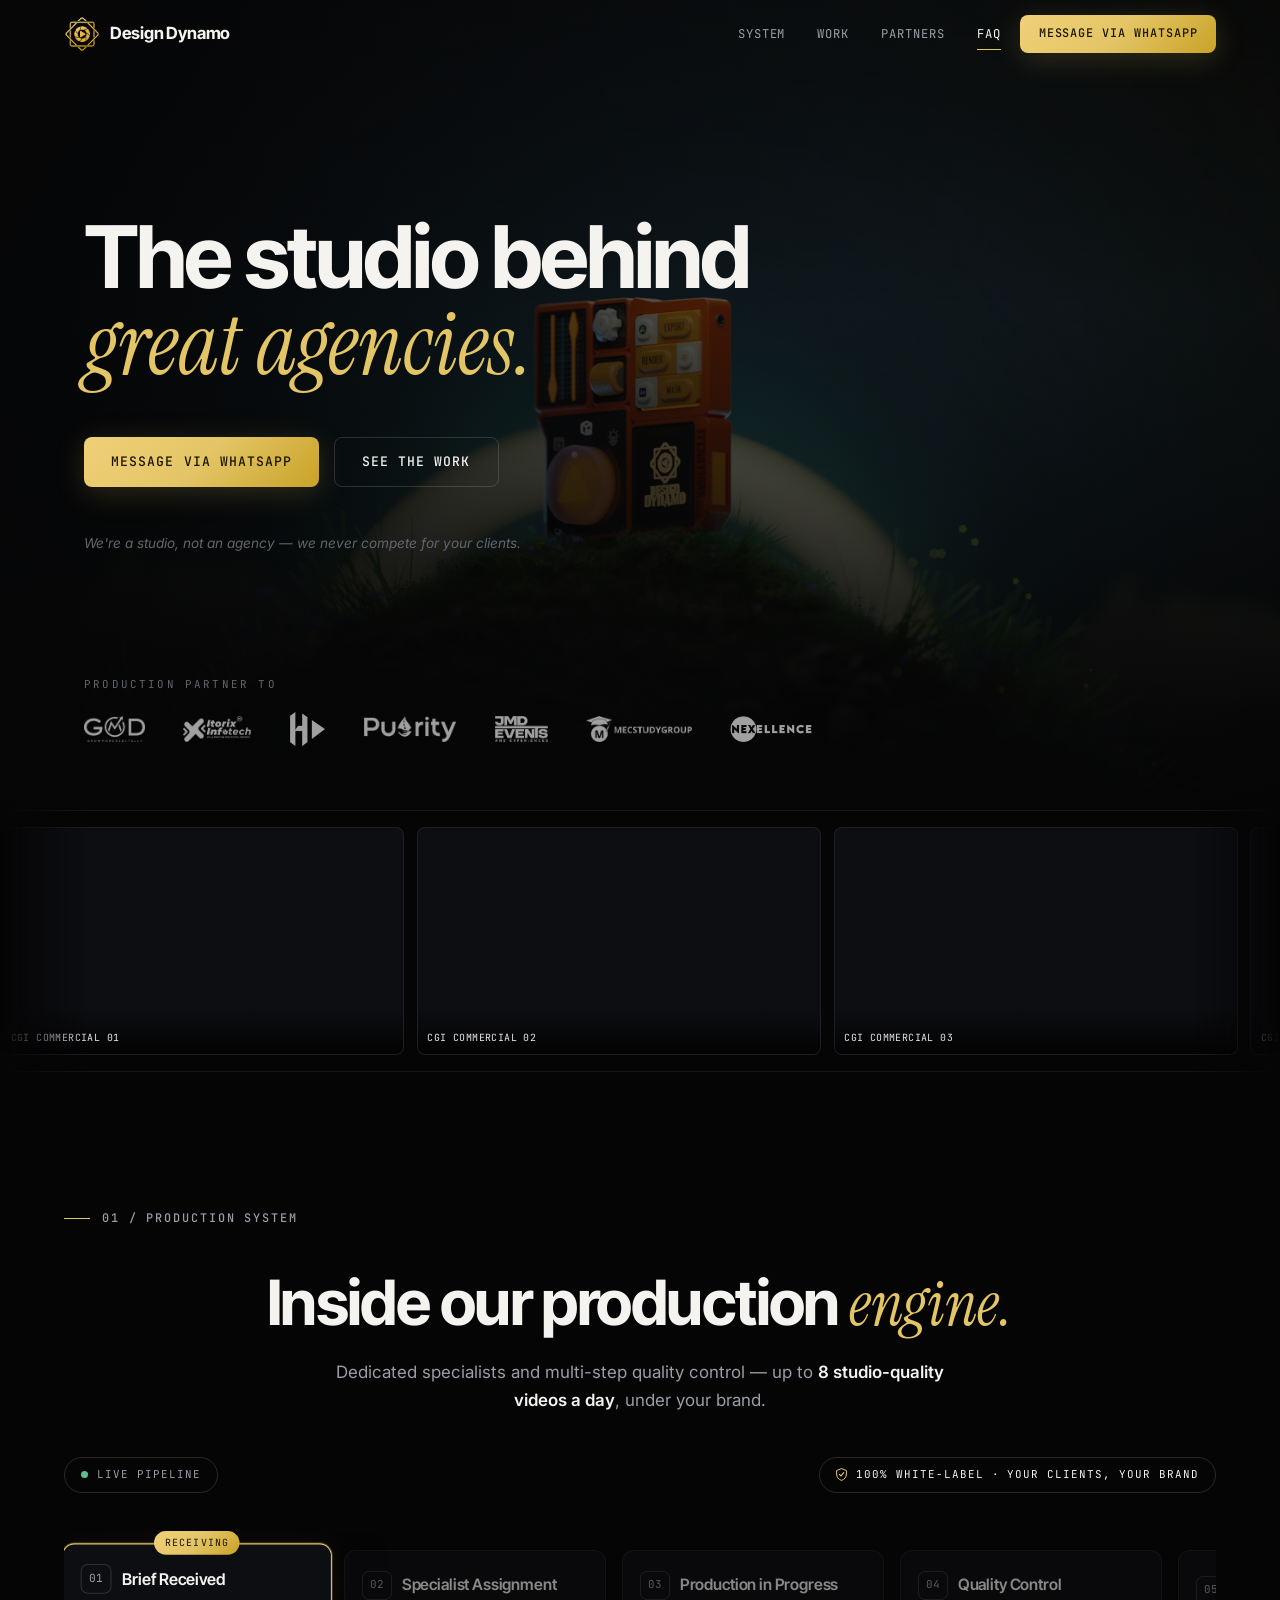
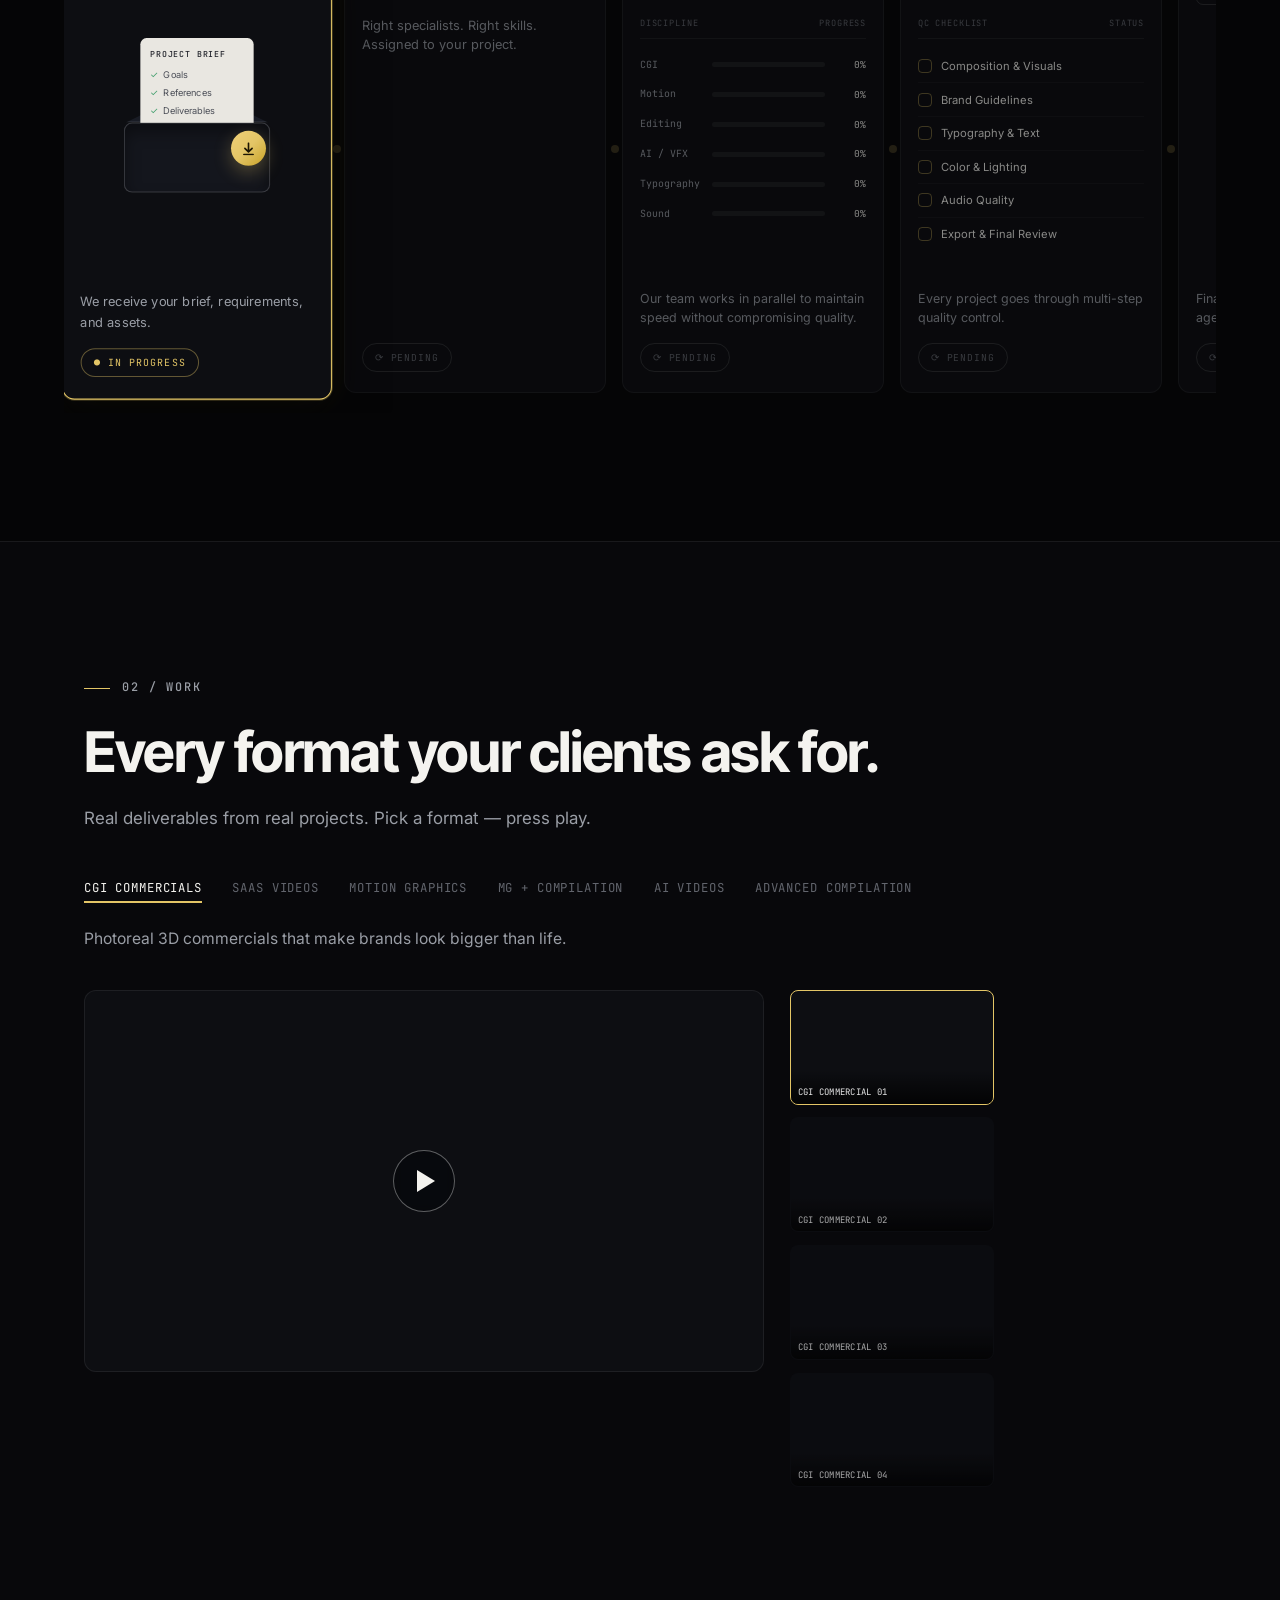
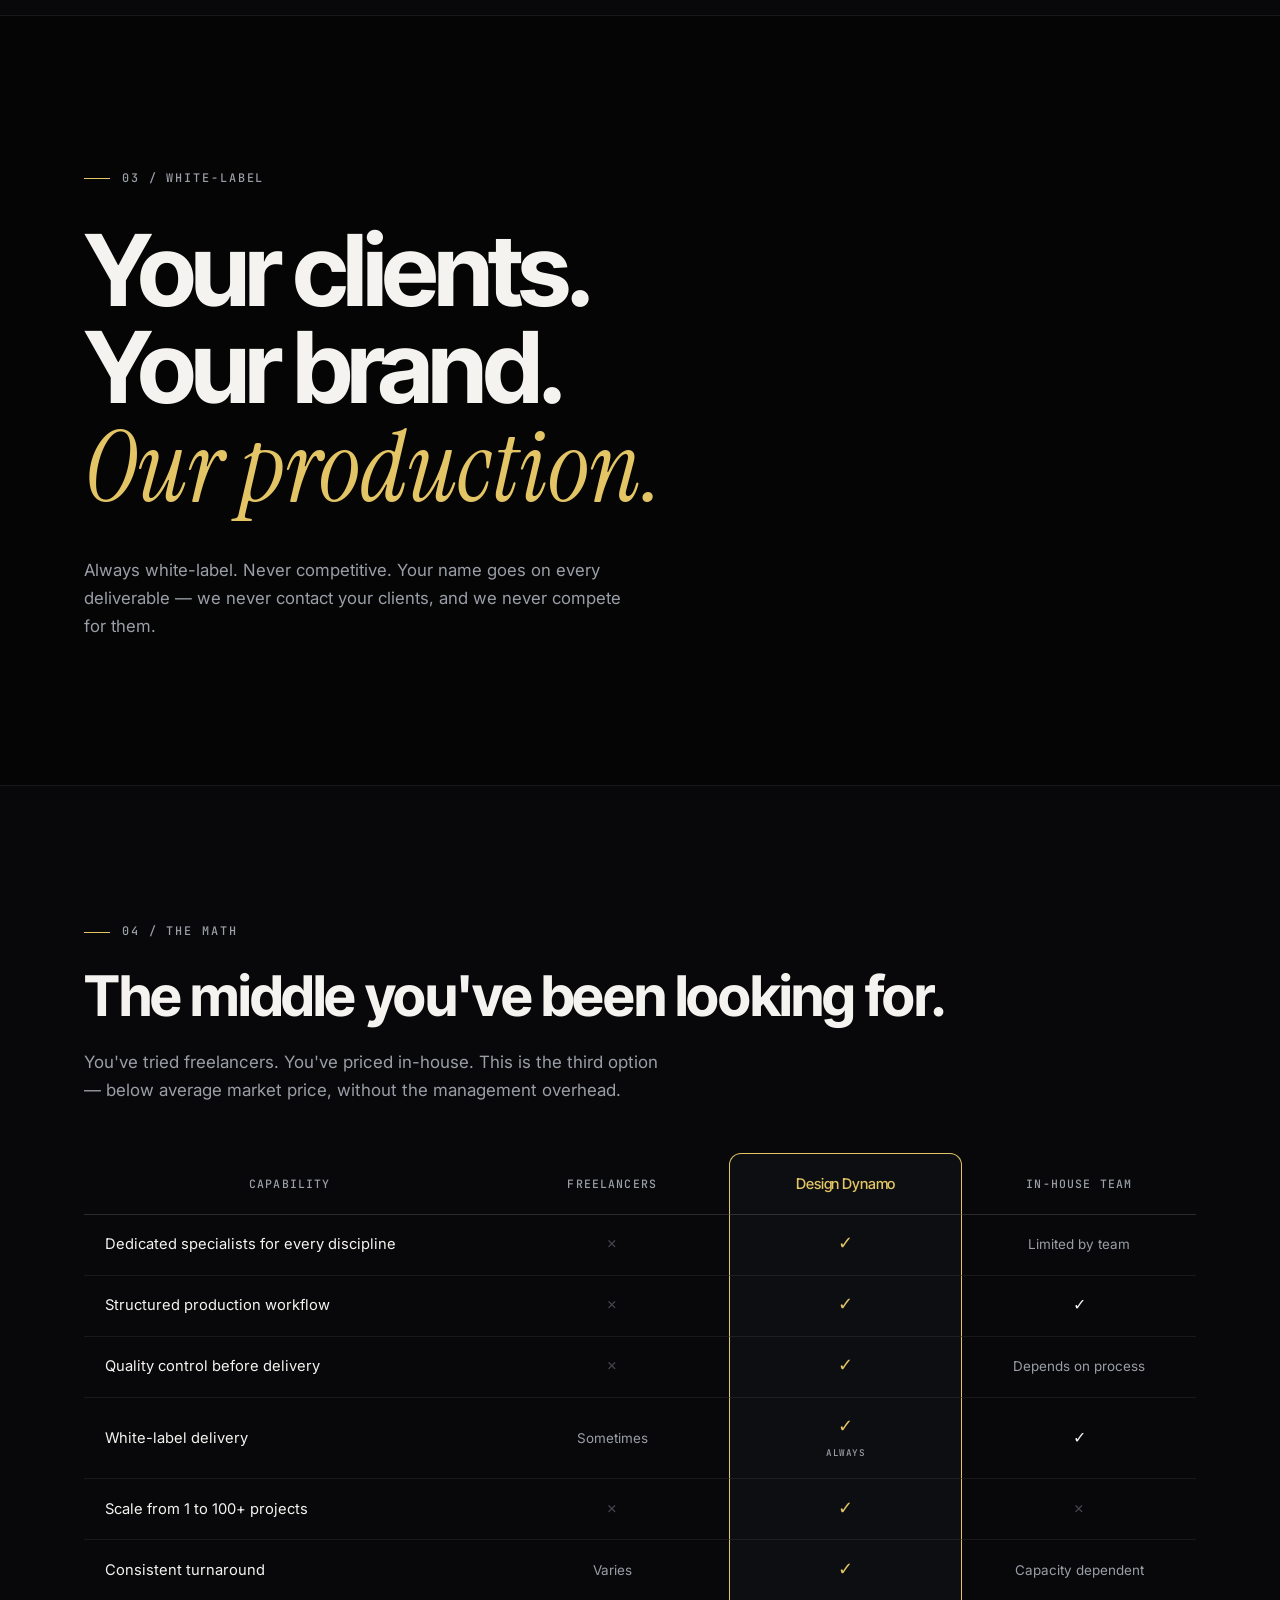
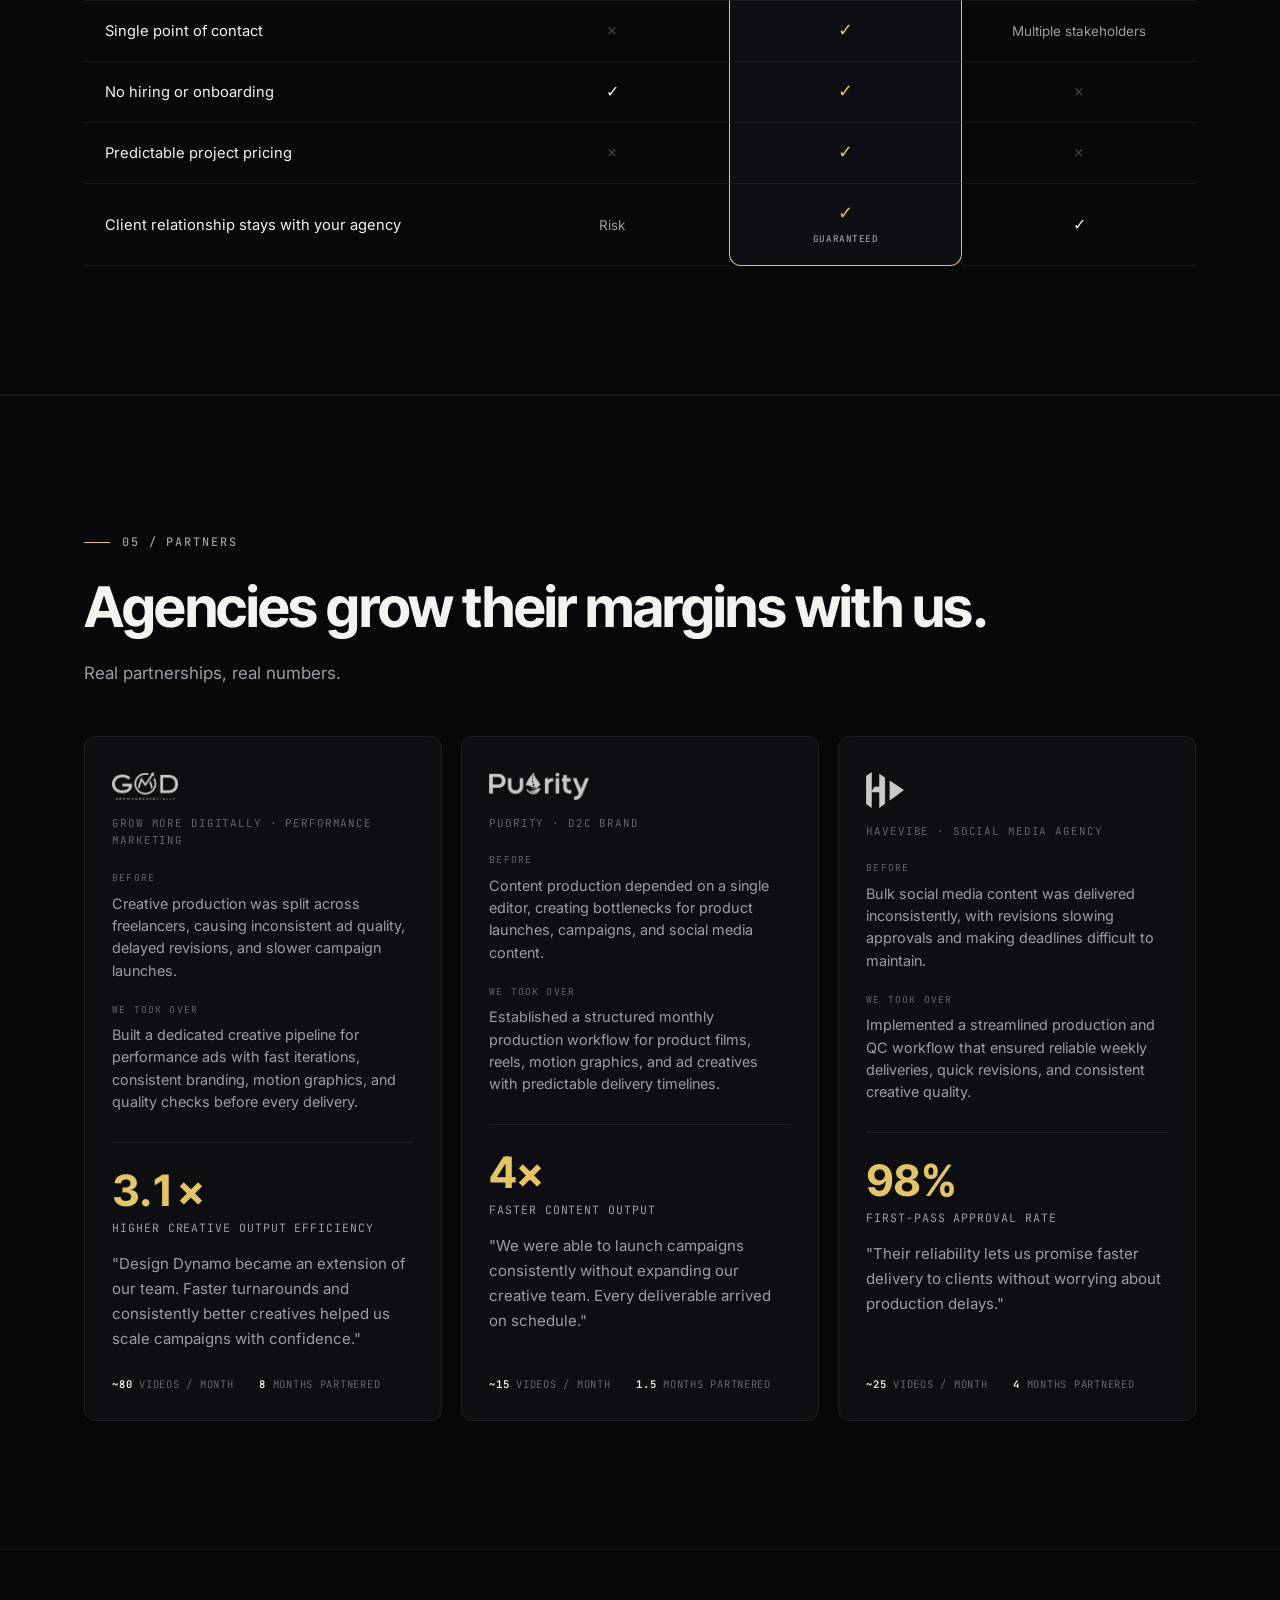
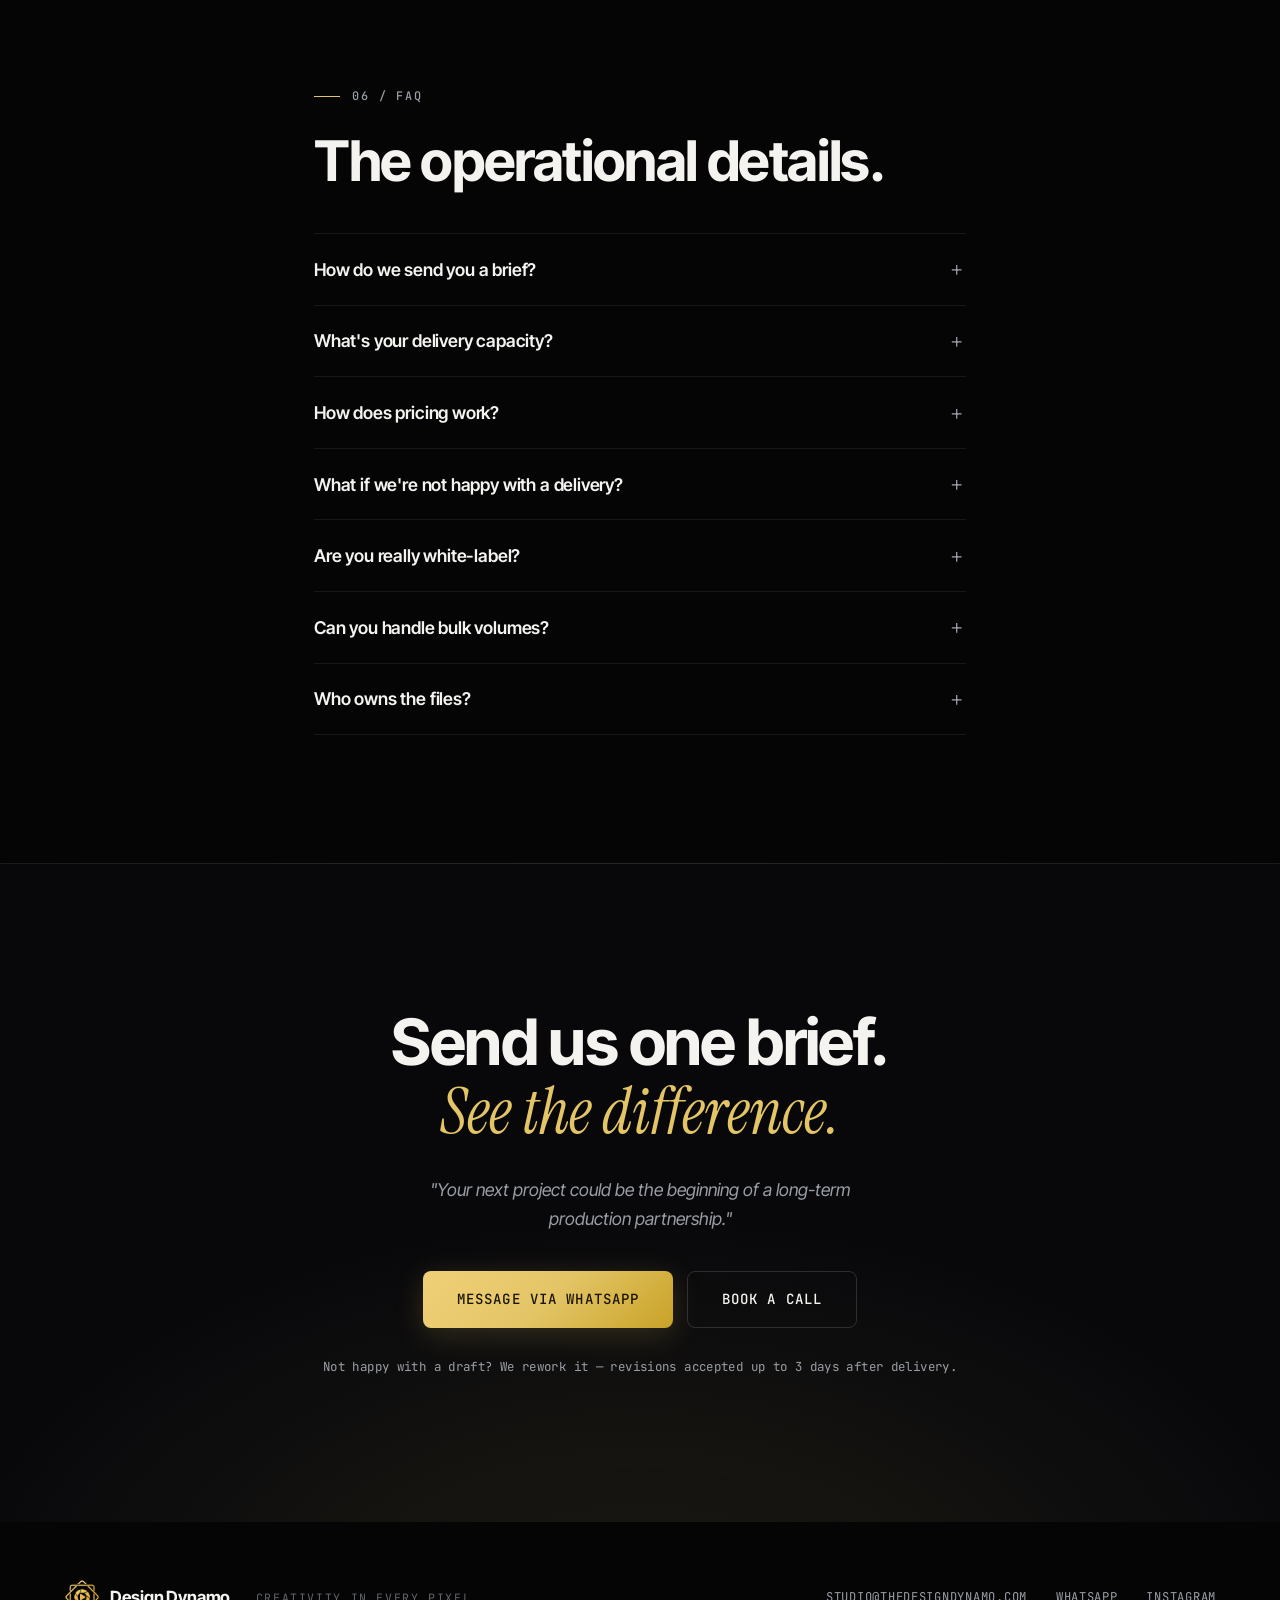
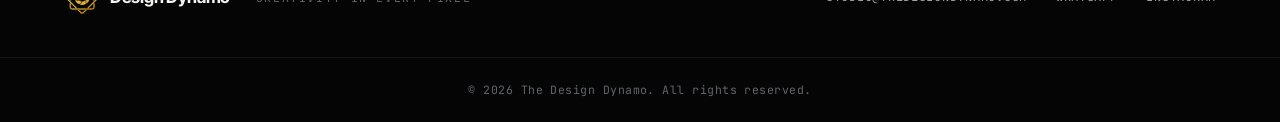
==== commit 3c3ff7c4: "Refine mobile hero, nav and CTAs; site-wide copy tweaks Follow-up polish on the mobile redesign, plu" ====
--- a/index.html
+++ b/index.html
@@ -65,7 +65,7 @@
             <a href="#partners">Partners</a>
             <a href="#faq">FAQ</a>
         </nav>
-        <a class="btn btn-gold btn-sm nav-cta" href="https://wa.me/919116538867?text=Hi%20Design%20Dynamo%20—%20we%27d%20like%20to%20send%20a%20test%20brief." target="_blank" rel="noopener">Send a Test Brief</a>
+        <a class="btn btn-gold btn-sm nav-cta" href="https://wa.me/919116538867?text=Hi%2C%20Design%20Dynamo%2C" target="_blank" rel="noopener">Message via WhatsApp</a>
         <button class="nav-burger" id="nav-burger" aria-label="Menu" aria-expanded="false"><span></span><span></span><span></span></button>
     </div>
     <!-- Full-screen mobile drawer (wireframe A). display:none on desktop via .nav-mobile;
@@ -81,7 +81,7 @@
         <a href="#faq">FAQ <small>Details</small></a>
         <a href="book.html">Book a Call <small>2 min</small></a>
         <div class="nav-mobile-foot">
-            <a class="btn btn-gold" href="https://wa.me/919116538867?text=Hi%20Design%20Dynamo%20—%20we%27d%20like%20to%20send%20a%20test%20brief." target="_blank" rel="noopener">Send a Test Brief</a>
+            <a class="btn btn-gold" href="https://wa.me/919116538867?text=Hi%2C%20Design%20Dynamo%2C" target="_blank" rel="noopener">Message via WhatsApp</a>
             <p class="nav-mobile-contacts">
                 <a href="mailto:studio@thedesigndynamo.com">Email</a> ·
                 <a href="https://wa.me/919116538867" target="_blank" rel="noopener">WhatsApp</a> ·
@@ -112,7 +112,7 @@
             <div class="hstat"><b>1 day</b><span>Reply time</span></div>
         </div>
         <div class="hero-actions reveal">
-            <a class="btn btn-gold" href="https://wa.me/919116538867?text=Hi%20Design%20Dynamo%20—%20we%27d%20like%20to%20send%20a%20test%20brief." target="_blank" rel="noopener">Send a Test Brief</a>
+            <a class="btn btn-gold" href="https://wa.me/919116538867?text=Hi%2C%20Design%20Dynamo%2C" target="_blank" rel="noopener">Message via WhatsApp</a>
             <a class="btn btn-line" href="#work">See the Work</a>
         </div>
         <p class="hero-trust reveal">We're a studio, not an agency — we never compete for your clients.</p>
@@ -577,11 +577,9 @@
                     <p>Implemented a streamlined production and QC workflow that ensured reliable weekly deliveries, quick revisions, and consistent creative quality.</p>
                 </div>
 
-                <!-- counts DOWN — data-from is only where the countdown starts, not a claim
-                     about their previous rate; change it freely -->
                 <p class="story-metric">
-                    <span class="metric-num" data-from="10" data-to="0.5" data-decimals="1" data-suffix="%">0.5%</span>
-                    <span class="metric-label">missed deadlines</span>
+                    <span class="metric-num" data-from="0" data-to="98" data-decimals="0" data-suffix="%">98%</span>
+                    <span class="metric-label">first-pass approval rate</span>
                 </p>
                 <p class="story-text">"Their reliability lets us promise faster delivery to clients without worrying about production delays."</p>
 
@@ -619,7 +617,7 @@
         <h2 class="reveal">Send us one brief.<br /><em>See the difference.</em></h2>
         <p class="cta-quote reveal">"Your next project could be the beginning of a long-term production partnership."</p>
         <div class="cta-actions reveal">
-            <a class="btn btn-gold btn-lg" href="https://wa.me/919116538867?text=Hi%20Design%20Dynamo," target="_blank" rel="noopener">Send a Test Brief</a>
+            <a class="btn btn-gold btn-lg" href="https://wa.me/919116538867?text=Hi%2C%20Design%20Dynamo%2C" target="_blank" rel="noopener">Message via WhatsApp</a>
             <a class="btn btn-line btn-lg" href="book.html">Book a Call</a>
         </div>
         <p class="cta-assure reveal">Not happy with a draft? We rework it — revisions accepted up to 3 days after delivery.</p>
@@ -647,7 +645,7 @@
      by js/design.js only after the hero scrolls out, so it never doubles the hero
      CTA. mobile-only. -->
 <div class="dock mobile-only" id="dock" aria-hidden="true">
-    <a class="btn btn-gold" href="https://wa.me/919116538867?text=Hi%20Design%20Dynamo%20—%20we%27d%20like%20to%20send%20a%20test%20brief." target="_blank" rel="noopener">Send a Test Brief</a>
+    <a class="btn btn-gold" href="https://wa.me/919116538867?text=Hi%2C%20Design%20Dynamo%2C" target="_blank" rel="noopener">Message via WhatsApp</a>
     <a class="btn btn-line" href="book.html">Book</a>
 </div>
 
--- a/css/design.css
+++ b/css/design.css
@@ -223,9 +223,14 @@
 .hero .kicker { color: var(--gold); }
 .hero .kicker::before { background: var(--gold); }
 .hero-inner h1 { margin: 0; max-width: 15ch; }
+/* Eyebrow + descriptive sub are hidden site-wide — the hero reads headline →
+   actions → reassurance on every screen. The h1, <title> and meta description
+   still carry the core keywords, so SEO is unaffected. */
+.hero .kicker, .hero-sub { display: none; }
 .hero-sub { color: var(--muted); font-size: clamp(1.02rem, 2.1vw, 1.2rem); line-height: 1.7; max-width: 540px; margin: 2.4rem 0 3.2rem; }
 .hero-sub strong { color: var(--text); font-weight: 600; }
-.hero-actions { display: flex; gap: 0.9rem; justify-content: flex-start; flex-wrap: wrap; }
+/* margin-top restores the h1 → buttons gap the removed sub used to provide */
+.hero-actions { display: flex; gap: 0.9rem; justify-content: flex-start; flex-wrap: wrap; margin-top: 3rem; }
 .hero-trust { margin-top: 2.8rem; font-size: 0.85rem; color: var(--faint); font-style: italic; }
 
 /* filmstrip — standalone work-reel band (sits below the trust bar) */
@@ -302,6 +307,14 @@
 /* square / icon-led marks read smaller at the same height — give them a touch more */
 .logo-item.logo-tall { height: 34px; max-width: 60px; }
 .logo-item:hover { opacity: 1; }
+/* Loop copies for the phone marquee (cloned in JS). Hidden everywhere by default,
+   so desktop still renders exactly the 7 originals; revealed only in the mobile block. */
+.logo-dup { display: none; }
+/* Shift by exactly one set's width (measured in JS as --marquee-to) so the cloned
+   set lands seamlessly. -50% is only a fallback: max-content drops the last item's
+   trailing margin, which would leave a ~half-margin seam. */
+@keyframes logoMarquee { from { transform: translateX(0); } to { transform: translateX(var(--marquee-to, -50%)); } }
+@media (prefers-reduced-motion: reduce) { .trustbar-logos { animation: none; } }
 
 /* ---------- Work (edge-to-edge, chrome removed) ---------- */
 .chips { display: flex; gap: 1.4rem 1.9rem; flex-wrap: wrap; margin-top: 2.6rem; }
@@ -1218,7 +1231,20 @@
 
     /* ----- shared shell ----- */
     .nav-links, .nav-cta { display: none; }
-    .nav-burger { display: flex; }
+    /* wireframe burger: a boxed button (bordered rounded square) with three short
+       centred lines, rather than the bare icon */
+    .nav-burger {
+        display: flex;
+        width: 42px; height: 42px;
+        padding: 0;
+        gap: 4px;
+        align-items: center;
+        justify-content: center;
+        background: var(--surface);
+        border: 1px solid var(--border-strong);
+        border-radius: 11px;
+    }
+    .nav-burger span { width: 17px; height: 1.8px; }
     .section { padding: 4.5rem 0; }
     h1, h2, h3 { text-wrap: balance; }
     .engine-sub, .e-caption, .section-sub, .chip-desc,
@@ -1261,26 +1287,52 @@
     .nav-mobile-contacts a:hover { color: var(--gold); }
     body.no-scroll { overflow: hidden; }
 
-    /* ----- hero ----- */
-    .hero-top { min-height: 0; padding: calc(var(--nav-h) + 3.5rem) 0 3rem; display: block; }
+    /* ----- hero -----
+       Phone hero is pared to headline → chips → buttons → reassurance, matching
+       the wireframe: the eyebrow and the sub-paragraph are hidden here (kept on
+       desktop for SEO/context). One even 2.4rem rhythm between every block gives
+       the section symmetric breathing room instead of a dense wall of copy. */
+    /* .hero .kicker + .hero-sub are hidden site-wide (see the hero base rules) */
+    /* Full-screen phone hero: fill the viewport (min-height, so short phones still
+       push content down instead of clipping). Flex column + hero-inner's base
+       margin:auto centres the copy vertically; the logo marquee anchors the base. */
+    .hero-top { min-height: 100svh; padding: calc(var(--nav-h) + 2.2rem) 0 2.4rem; display: flex; flex-direction: column; }
     .hero-inner h1 { max-width: 100%; }
     /* C · scannable proof chips over the video */
-    .hero-stats { display: flex; gap: 0.55rem; margin: 2rem 0 0; }
-    .hstat { flex: 1; background: rgba(13, 14, 18, 0.62); backdrop-filter: blur(4px); -webkit-backdrop-filter: blur(4px); border: 1px solid var(--border-strong); border-radius: 13px; padding: 0.8rem 0.5rem; text-align: center; }
+    .hero-stats { display: flex; gap: 0.55rem; margin: 2.4rem 0 0; }
+    .hstat { flex: 1; background: rgba(13, 14, 18, 0.62); backdrop-filter: blur(4px); -webkit-backdrop-filter: blur(4px); border: 1px solid var(--border-strong); border-radius: 13px; padding: 0.85rem 0.5rem; text-align: center; }
     .hstat b { display: block; font-family: var(--font-display); font-size: 1.3rem; font-weight: 700; color: var(--gold); letter-spacing: -0.02em; }
     .hstat span { display: block; font-size: 0.64rem; color: var(--muted); margin-top: 0.25rem; line-height: 1.3; }
-    .hero-actions { display: flex; gap: 0.6rem; }
-    .hero-actions .btn { flex: 1; padding: 0.9rem 0.5rem; font-size: 0.76rem; }
-
-    /* ----- D · logos: one horizontal swipe strip ----- */
-    .hero-partners { position: static; margin-top: 2.8rem; }
+    /* stacked full-width: "Message via WhatsApp" is too long to sit beside a
+       second button without wrapping to 3 lines */
+    .hero-actions { display: flex; flex-direction: column; gap: 0.7rem; margin-top: 2.4rem; }
+    .hero-actions .btn { width: 100%; padding: 0.95rem; font-size: 0.82rem; }
+    .hero-trust { margin-top: 2.4rem; }
+
+    /* ----- D · logos: continuous horizontal marquee -----
+       relative (not static) so the inherited z-index:2 applies — otherwise the
+       hero-shade gradient (z-index:1) paints over the logos and dims them.
+       The .container is the masked viewport; .trustbar-logos is the moving track,
+       carrying the 7 originals + 7 JS-cloned copies so translateX(-50%) loops with
+       no seam. Each item uses margin-right (not flex gap) so the two halves are
+       exactly equal width regardless of individual logo widths. */
+    .hero-partners { position: relative; z-index: 2; margin-top: 2.8rem; }
+    .hero-partners .container {
+        overflow: hidden;
+        -webkit-mask-image: linear-gradient(to right, transparent, #000 7%, #000 93%, transparent);
+        mask-image: linear-gradient(to right, transparent, #000 7%, #000 93%, transparent);
+    }
     .trustbar-logos {
-        flex-wrap: nowrap; overflow-x: auto; -webkit-overflow-scrolling: touch;
-        scrollbar-width: none; gap: 1.5rem; padding-bottom: 6px;
+        flex-wrap: nowrap;
+        width: max-content;
+        gap: 0;
+        overflow: visible;
+        padding-bottom: 0;
+        animation: logoMarquee 26s linear infinite;
     }
-    .trustbar-logos::-webkit-scrollbar { display: none; }
-    .logo-item { flex: 0 0 auto; height: 24px; max-width: none; }
-    .logo-item.logo-tall { height: 30px; }
+    .trustbar-logos .logo-item { flex: 0 0 auto; height: 24px; max-width: none; opacity: 1; margin-right: 1.5rem; }
+    .trustbar-logos .logo-item.logo-tall { height: 30px; }
+    .logo-dup { display: block; }   /* reveal the loop copies on phones */
 
     /* ----- E · production engine → tap accordion ----- */
     #engine, .engine-meta, .engine-pulse { display: none; }   /* hide the desktop animated pipeline */
@@ -1352,7 +1404,8 @@
         transition: transform 0.3s ease;
     }
     .dock.show { transform: translateY(0); }
-    .dock .btn { padding: 0.9rem; }
+    /* smaller type + tighter tracking so "Message via WhatsApp" stays on one line */
+    .dock .btn { padding: 0.9rem 0.5rem; font-size: 0.72rem; letter-spacing: 0.04em; white-space: nowrap; }
     .dock .btn-gold { flex: 2; }
     .dock .btn-line { flex: 1; }
     .footer { padding-bottom: 6.5rem; }   /* clear the dock */
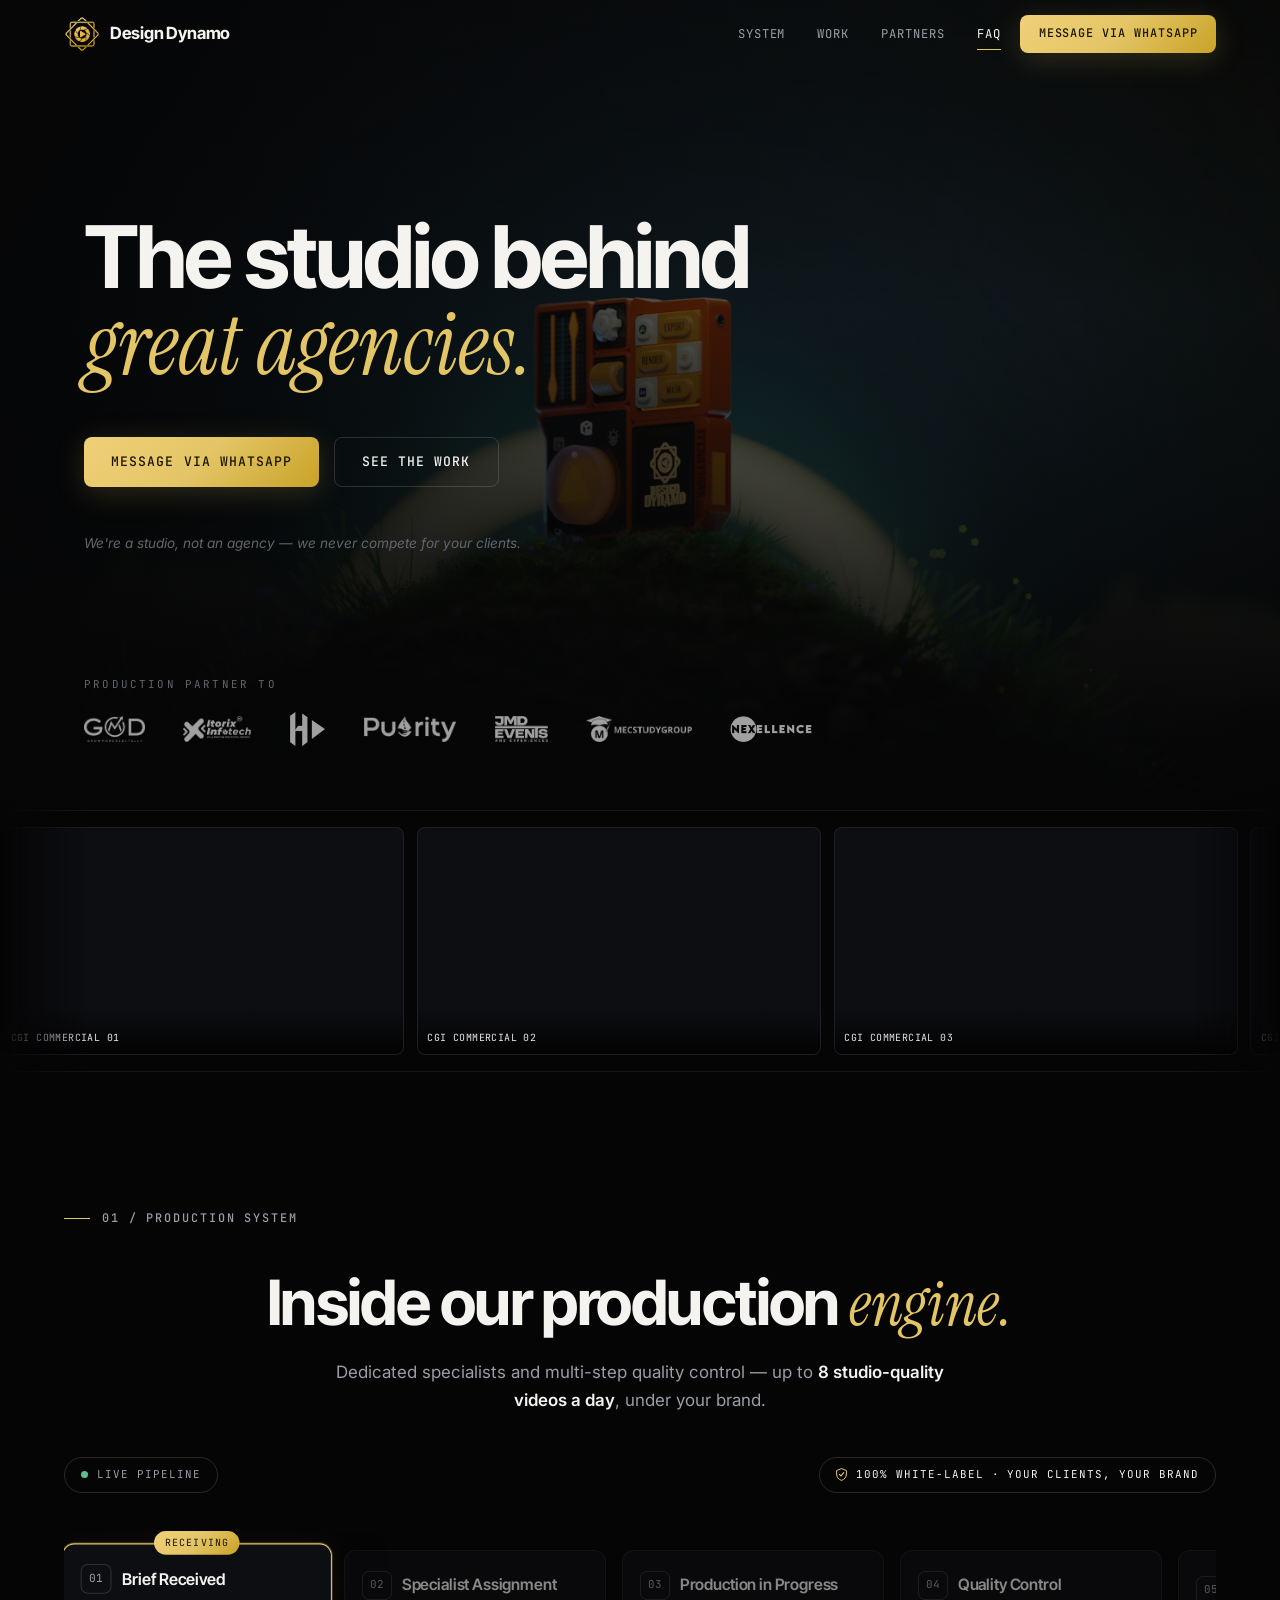
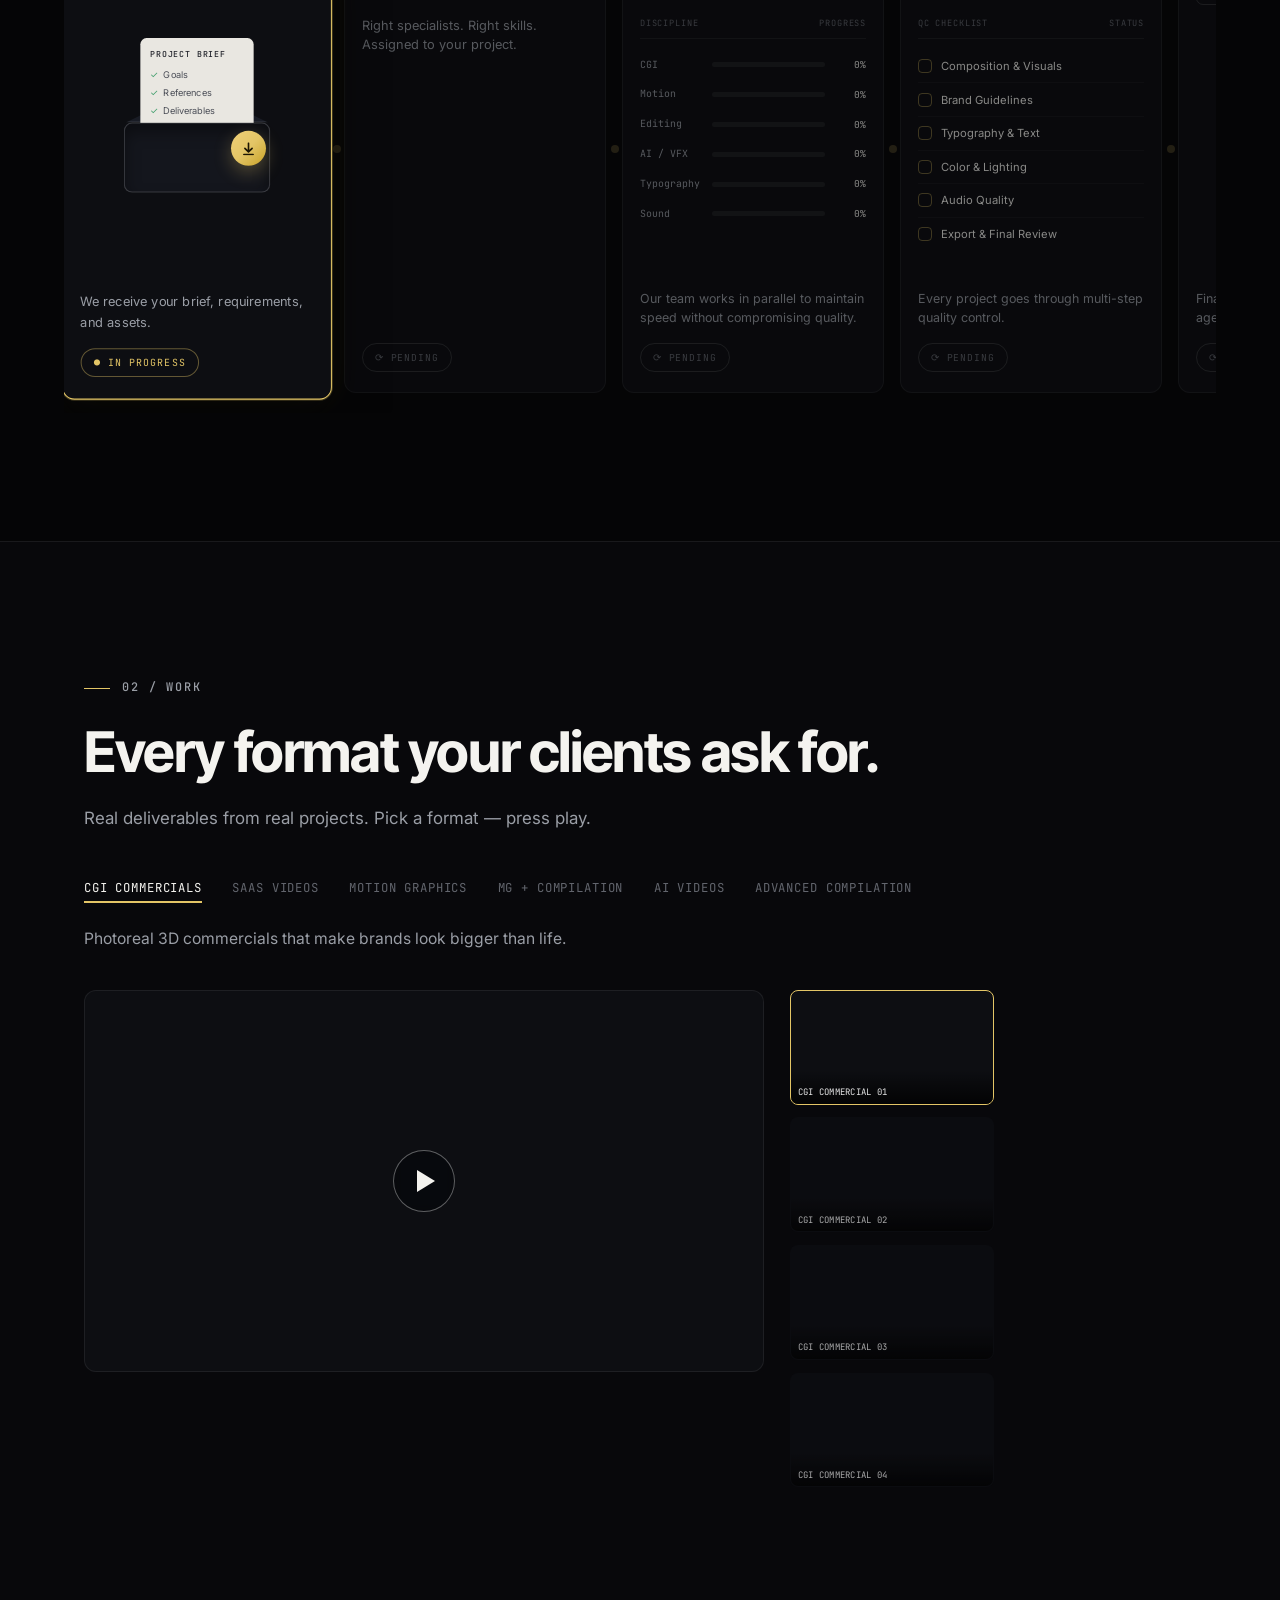
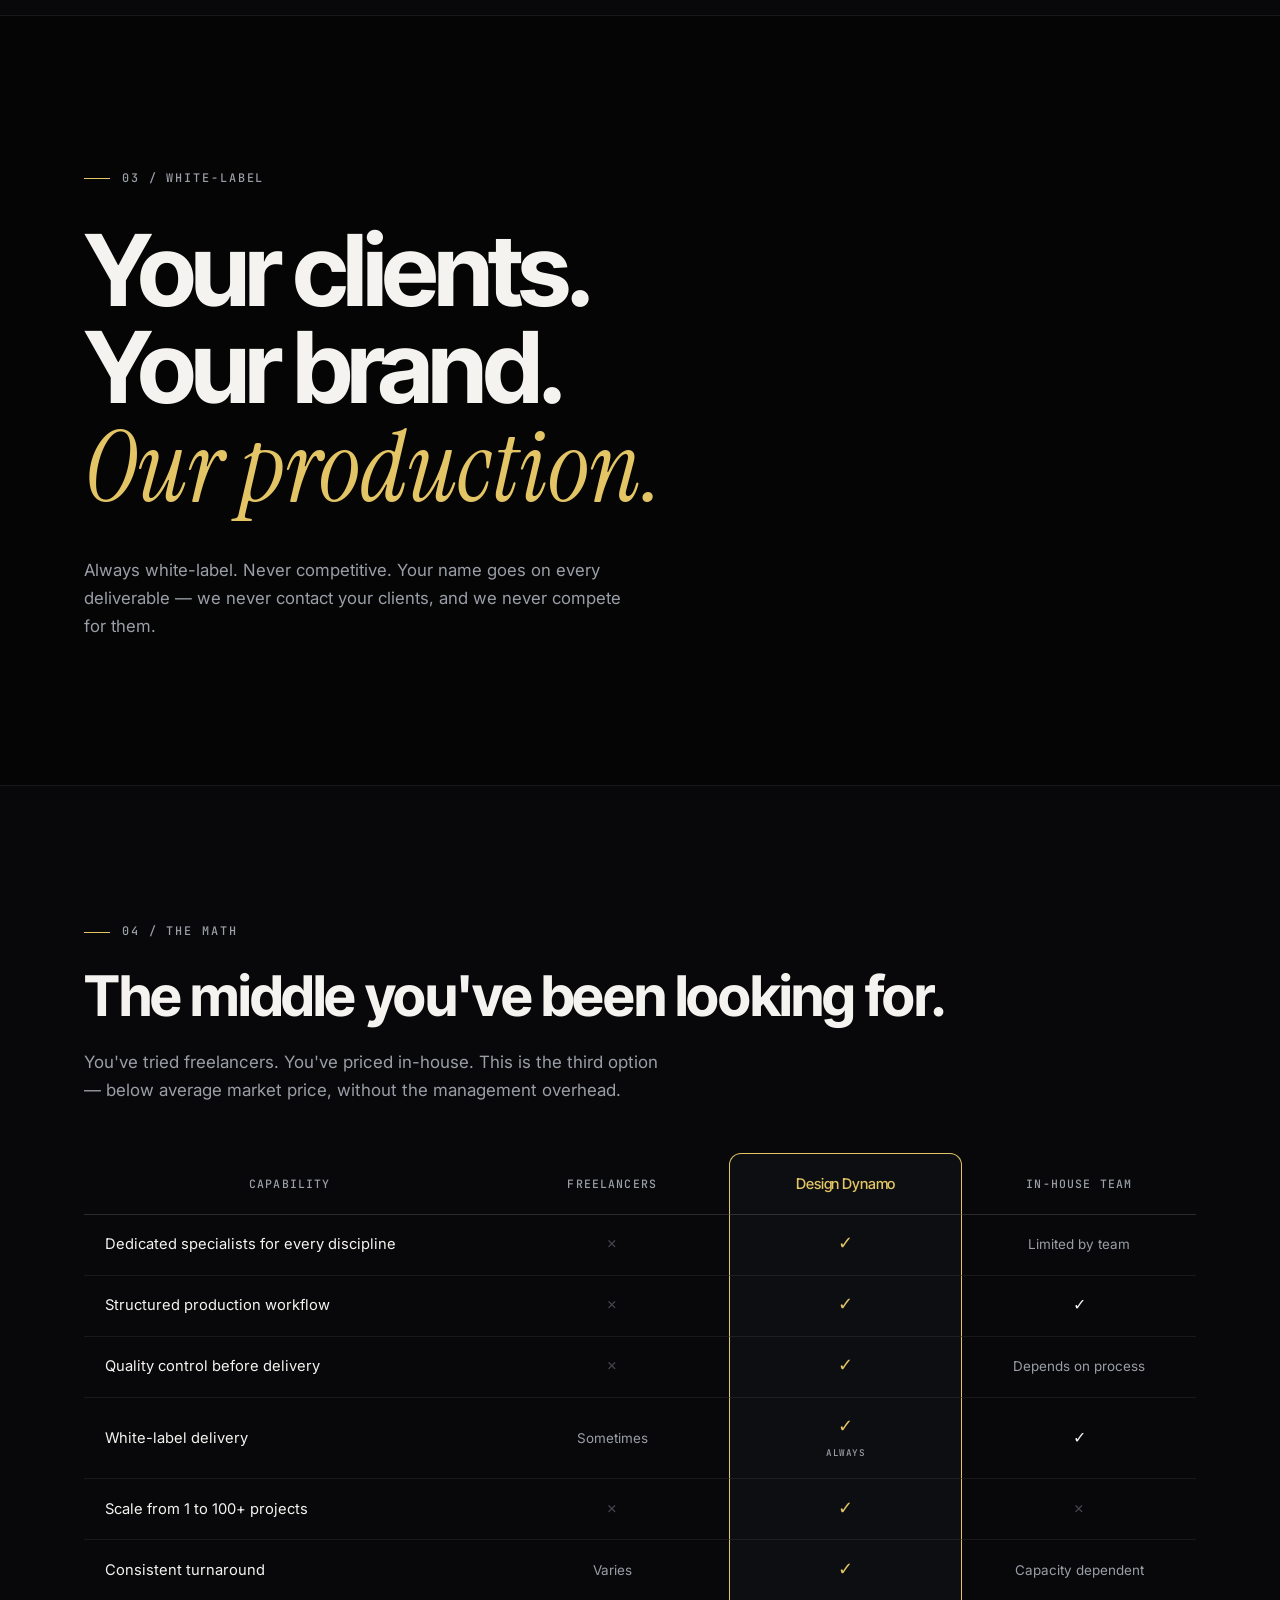
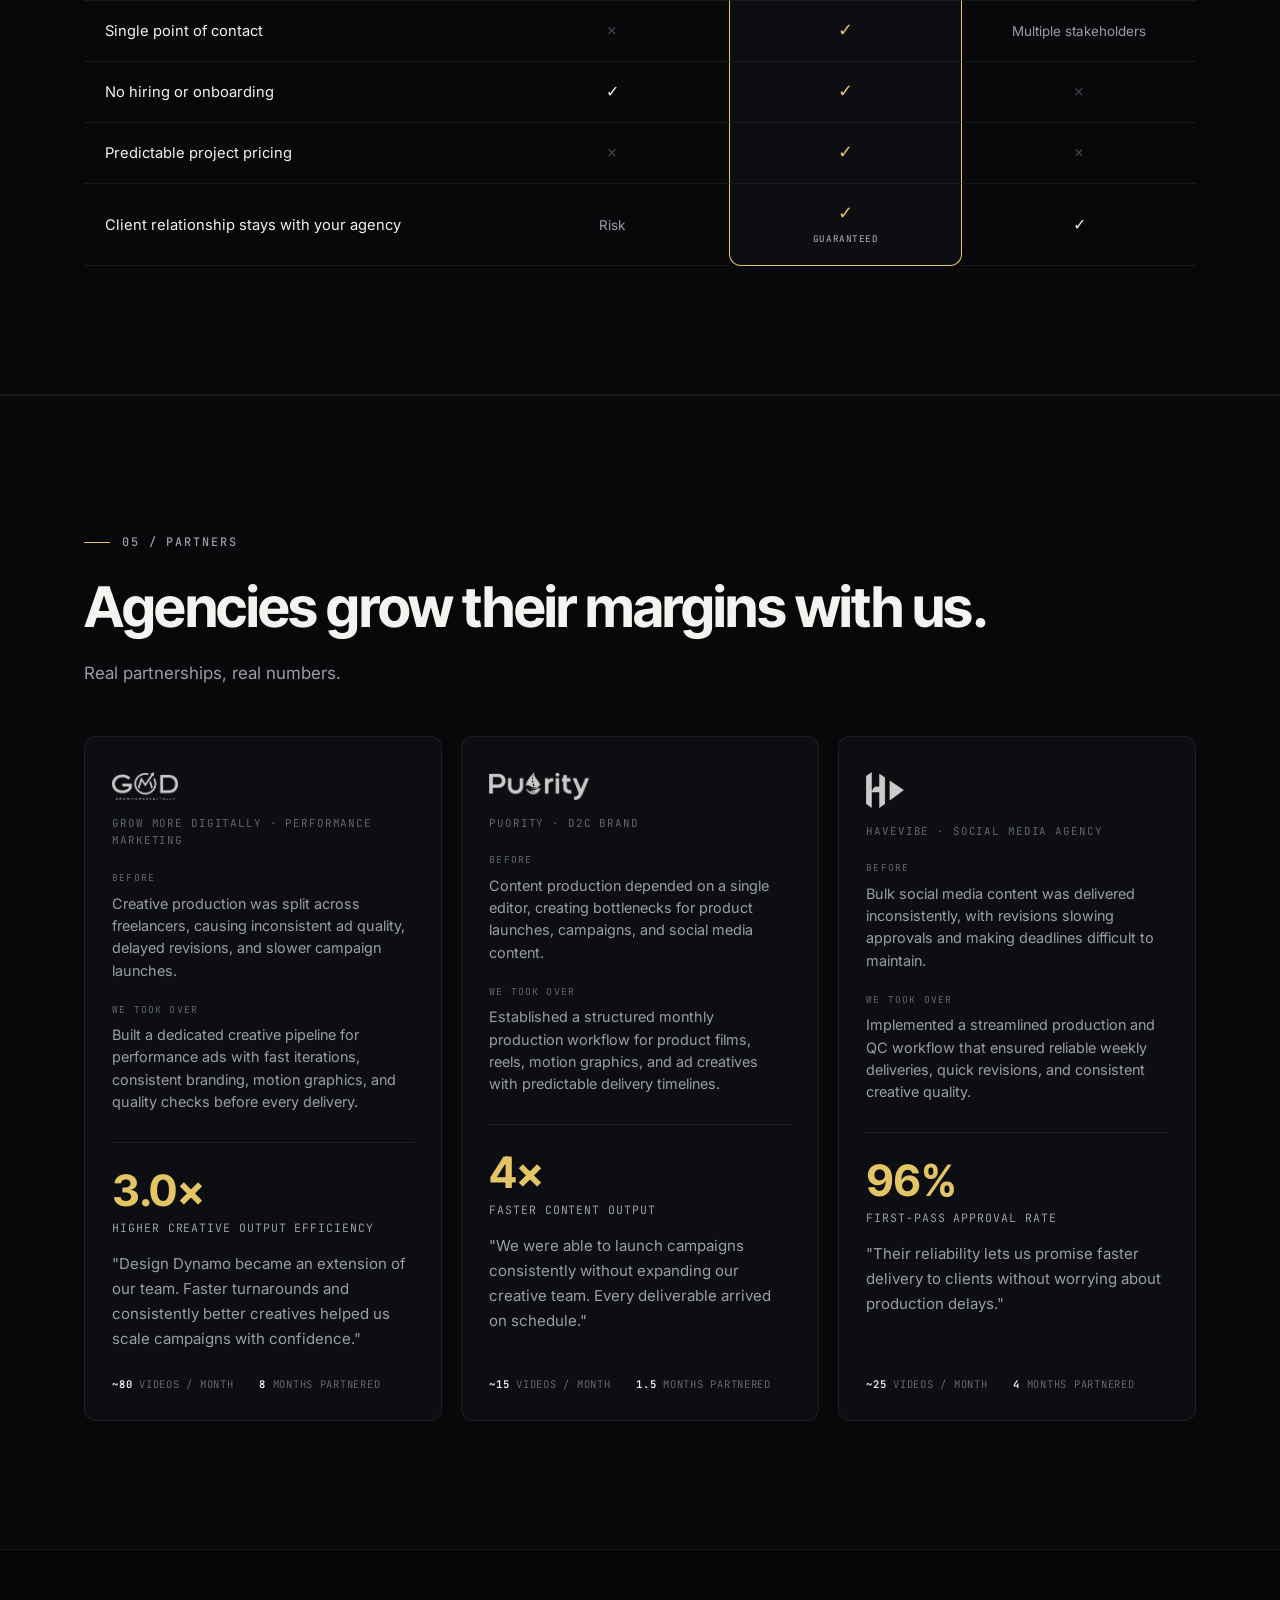
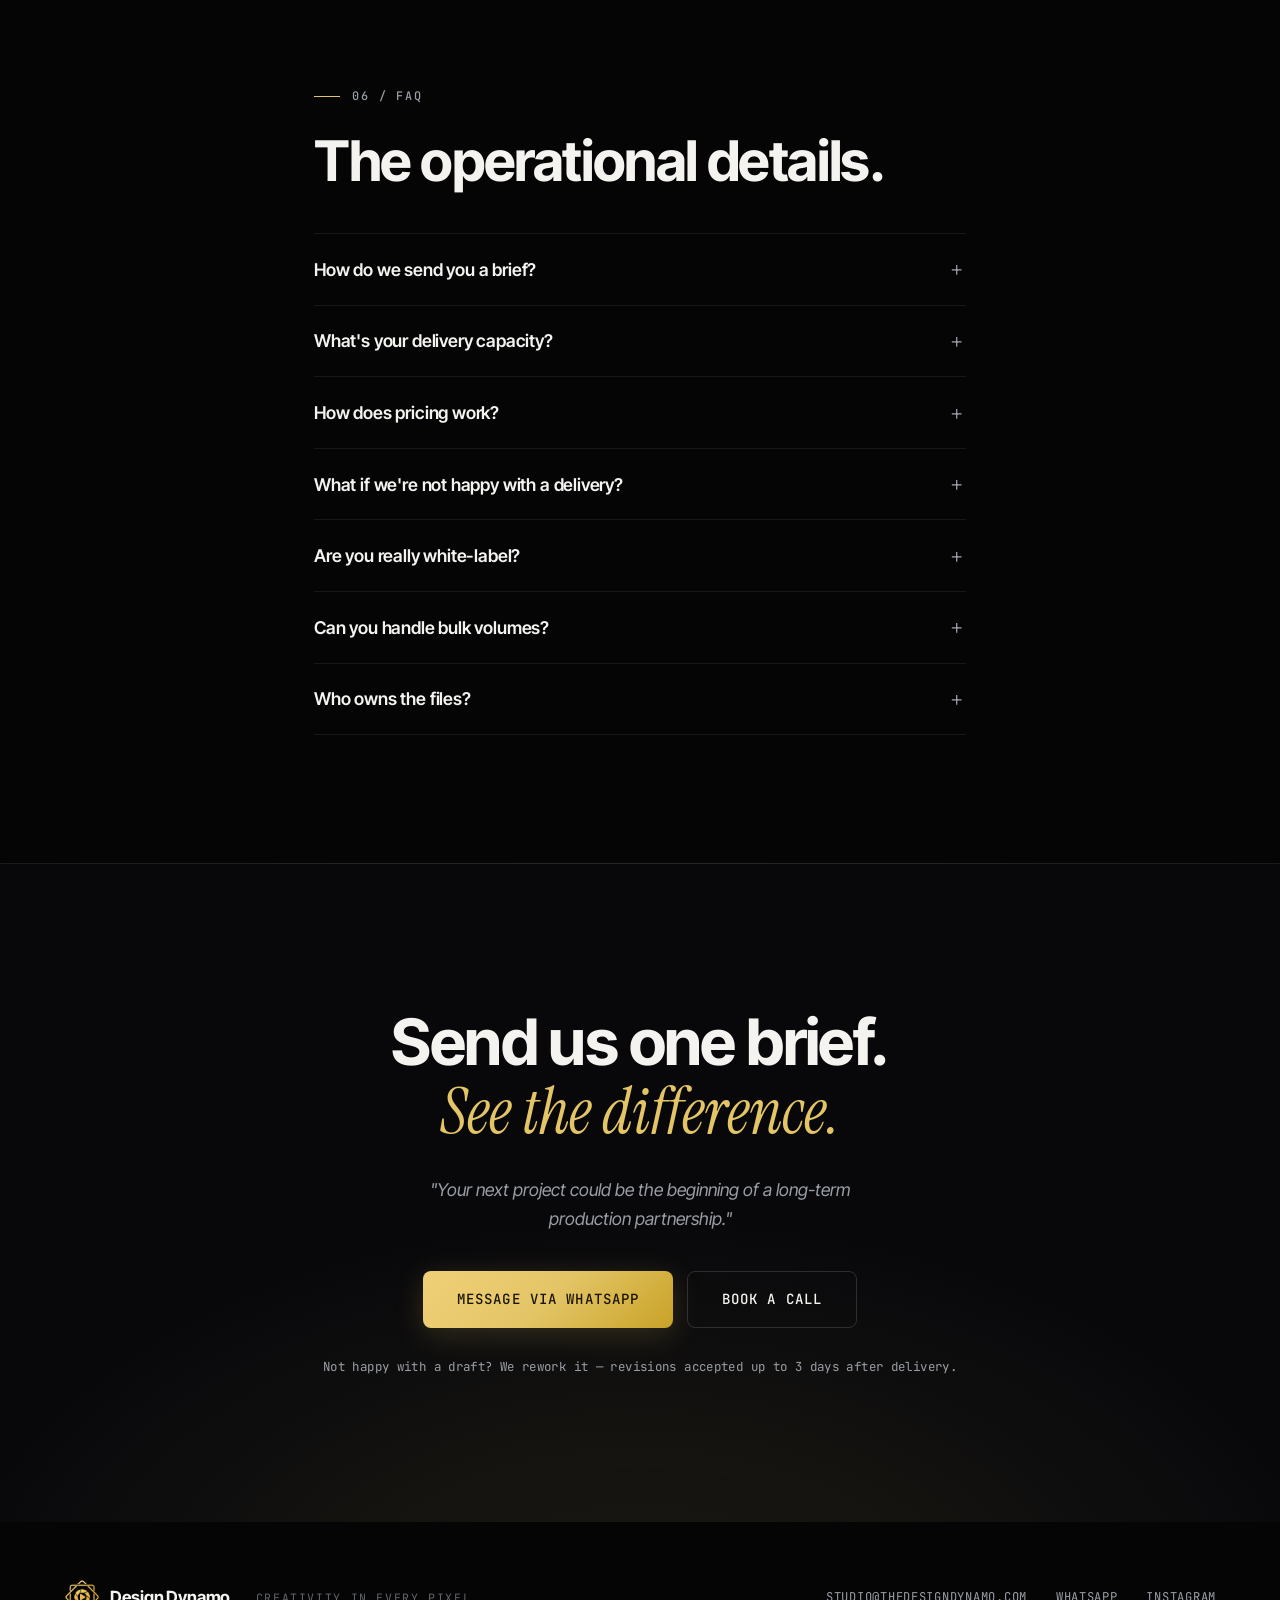
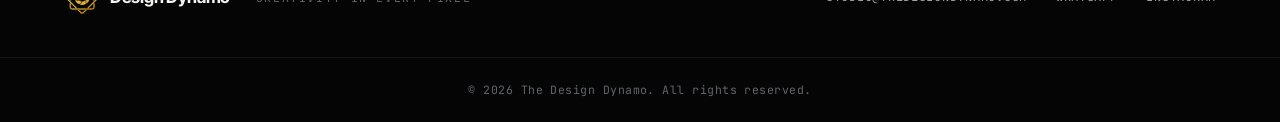
==== commit a6dece61: "Deter casual downloading of the hero/work videos Add controlsList="nodownload noremoteplayback" and " ====
--- a/index.html
+++ b/index.html
@@ -99,7 +99,7 @@
              A `media` attribute on <source> works in <picture> but is not honoured
              inside <video>, so this has to be done in script. With JS off the
              poster stands in — it is the same frame. -->
-        <video class="hero-video" autoplay muted loop playsinline poster="assets/bg.webp"></video>
+        <video class="hero-video" autoplay muted loop playsinline poster="assets/bg.webp" controlslist="nodownload noremoteplayback" disablepictureinpicture></video>
         <div class="hero-shade"></div>
         <div class="hero-inner">
         <p class="kicker reveal">White-label video production for marketing agencies</p>
@@ -387,7 +387,7 @@
         <!-- Desktop: featured player + thumbnail column. Hidden ≤900px. -->
         <div class="showcase reveal desktop-only">
             <div class="player-frame" id="player-frame">
-                <video id="featured" preload="metadata" playsinline></video>
+                <video id="featured" preload="metadata" playsinline controlslist="nodownload noremoteplayback" disablepictureinpicture></video>
                 <button class="player-play" id="player-play" aria-label="Play video">
                     <svg width="18" height="22" viewBox="0 0 18 22" fill="none"><path d="M0 0L18 11L0 22V0Z" fill="currentColor"/></svg>
                 </button>
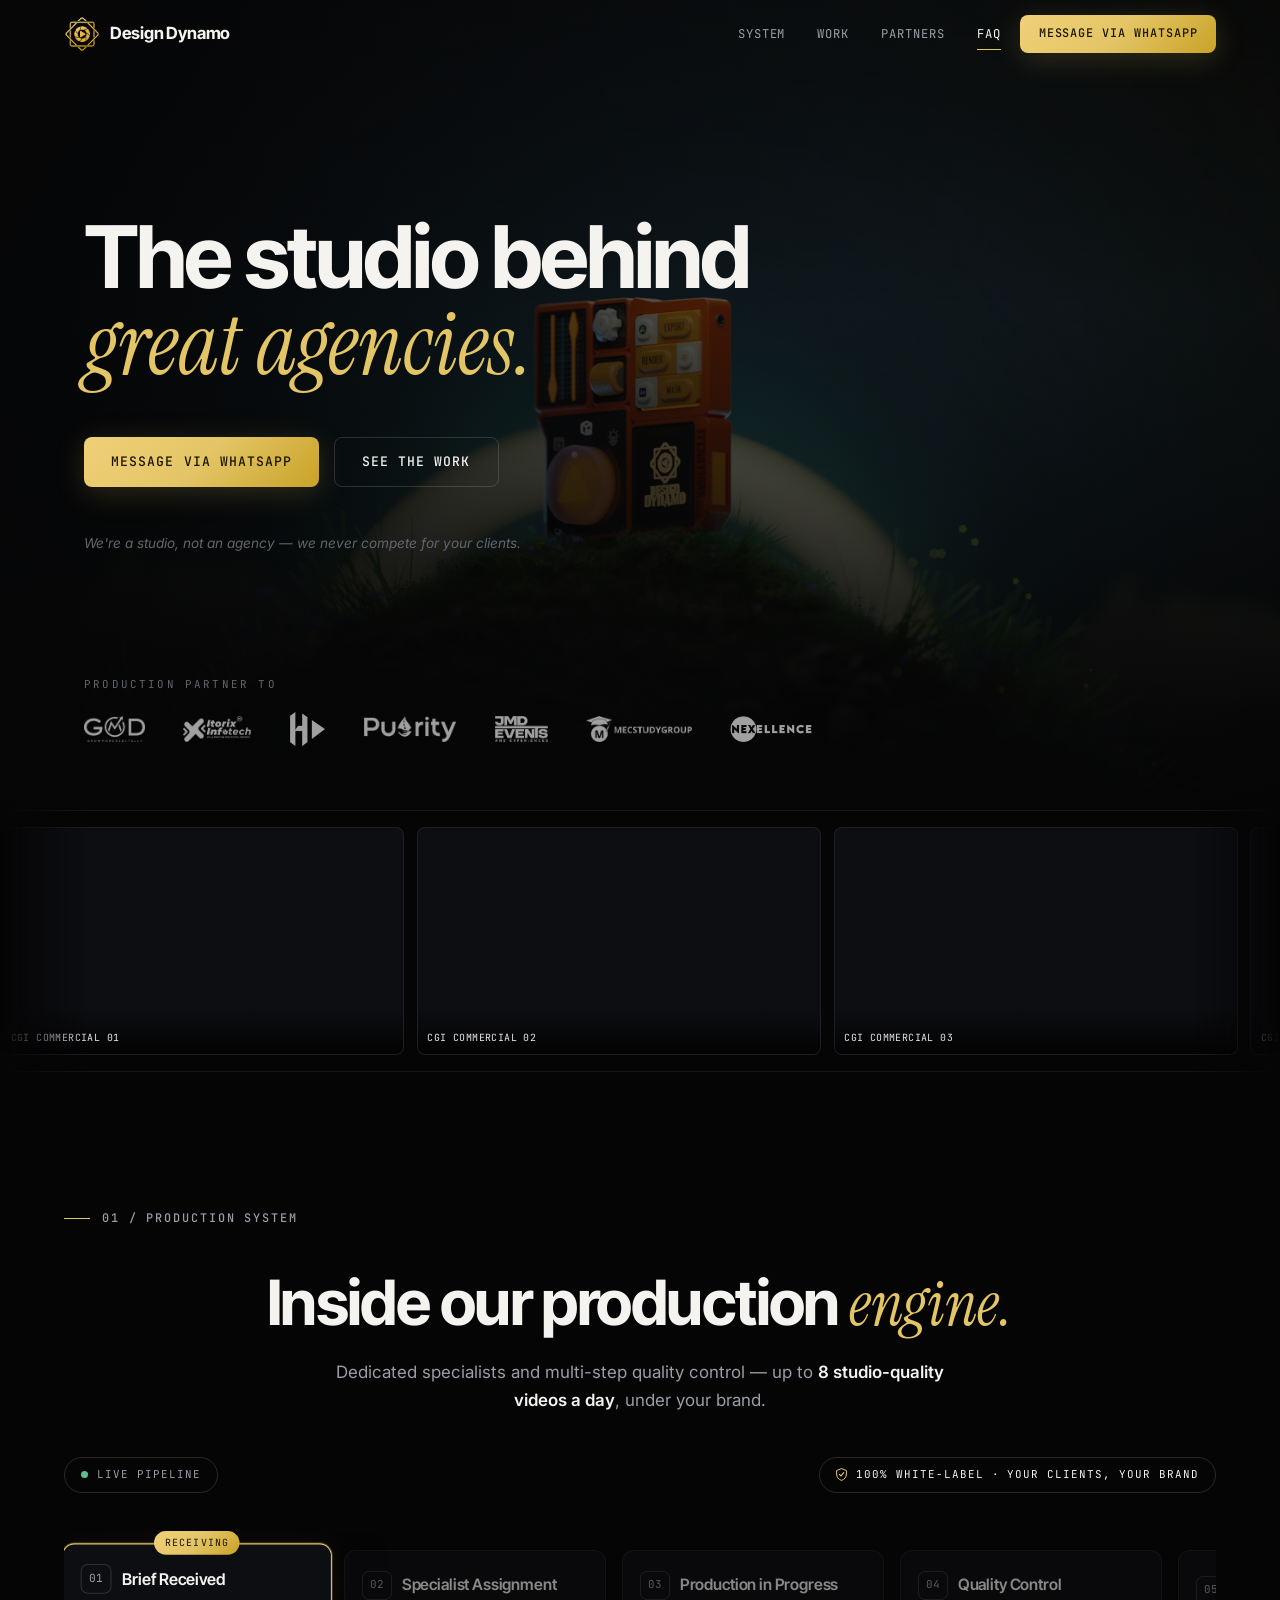
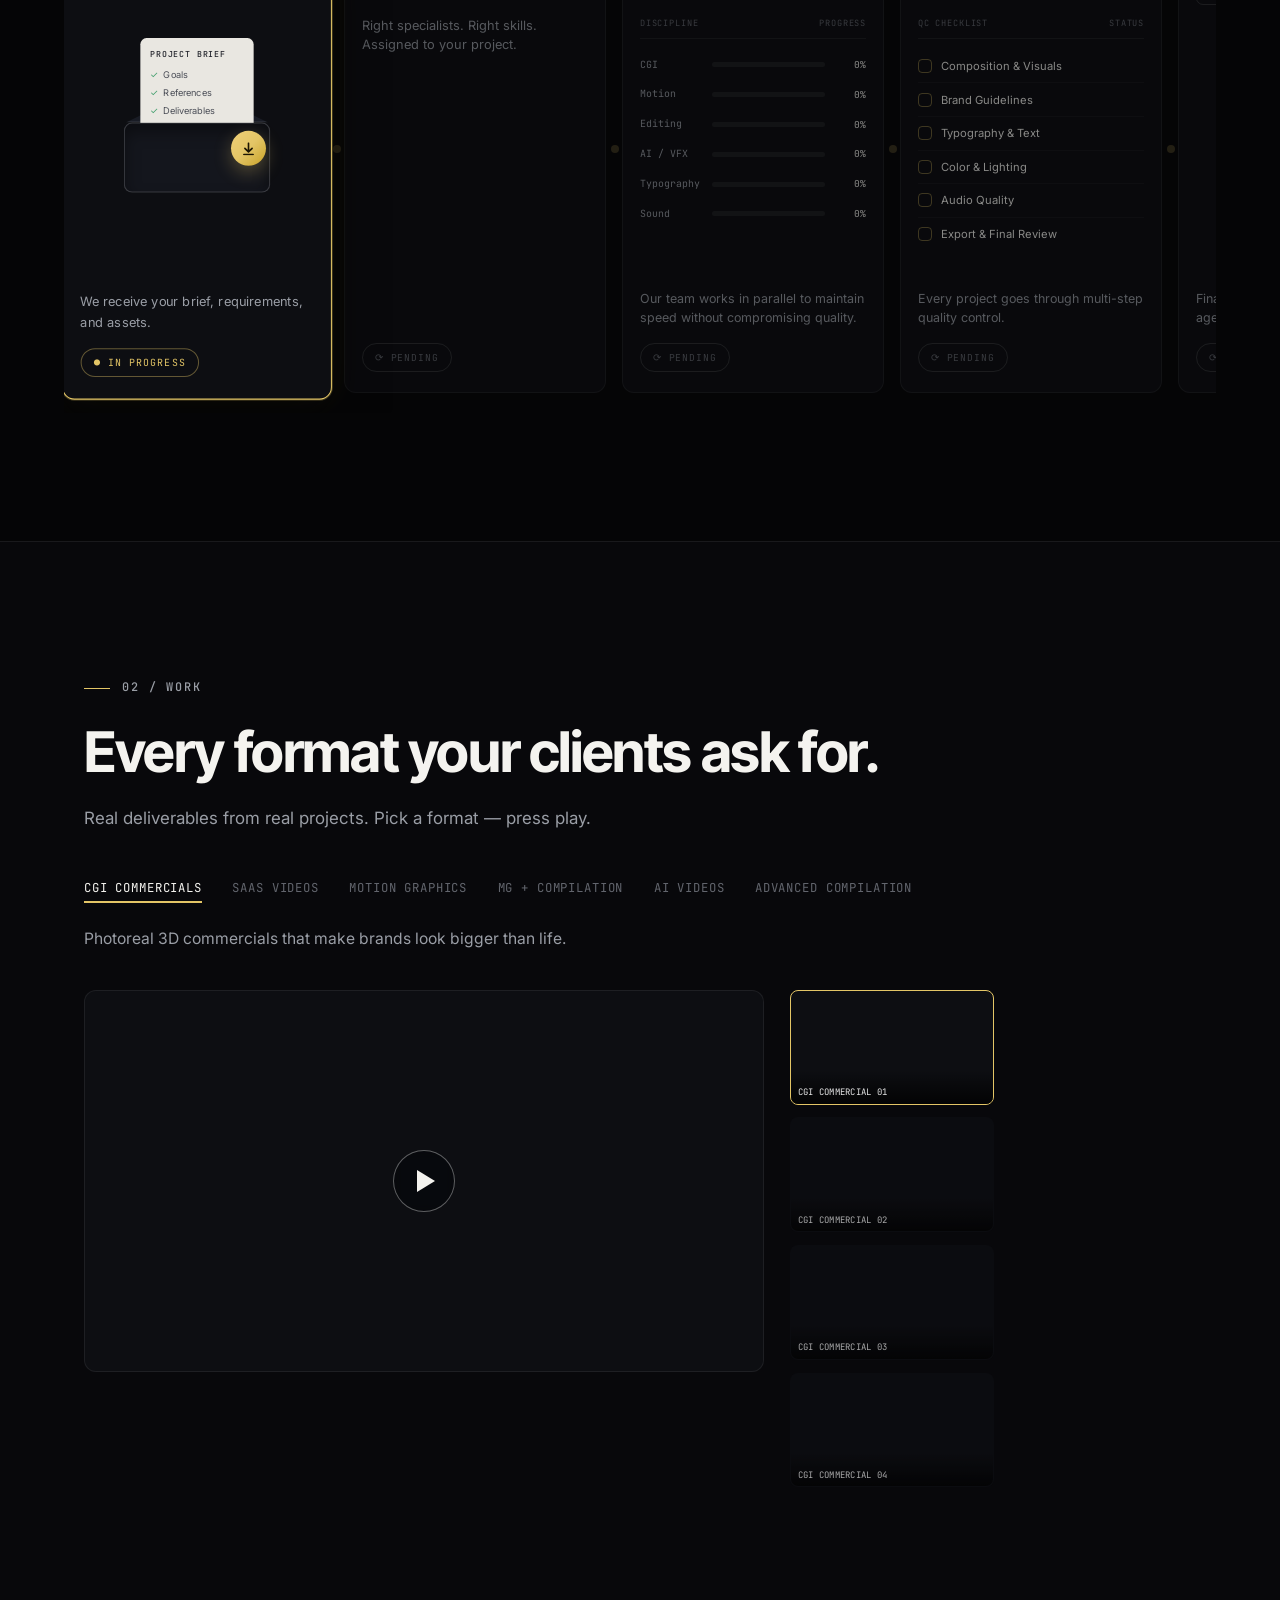
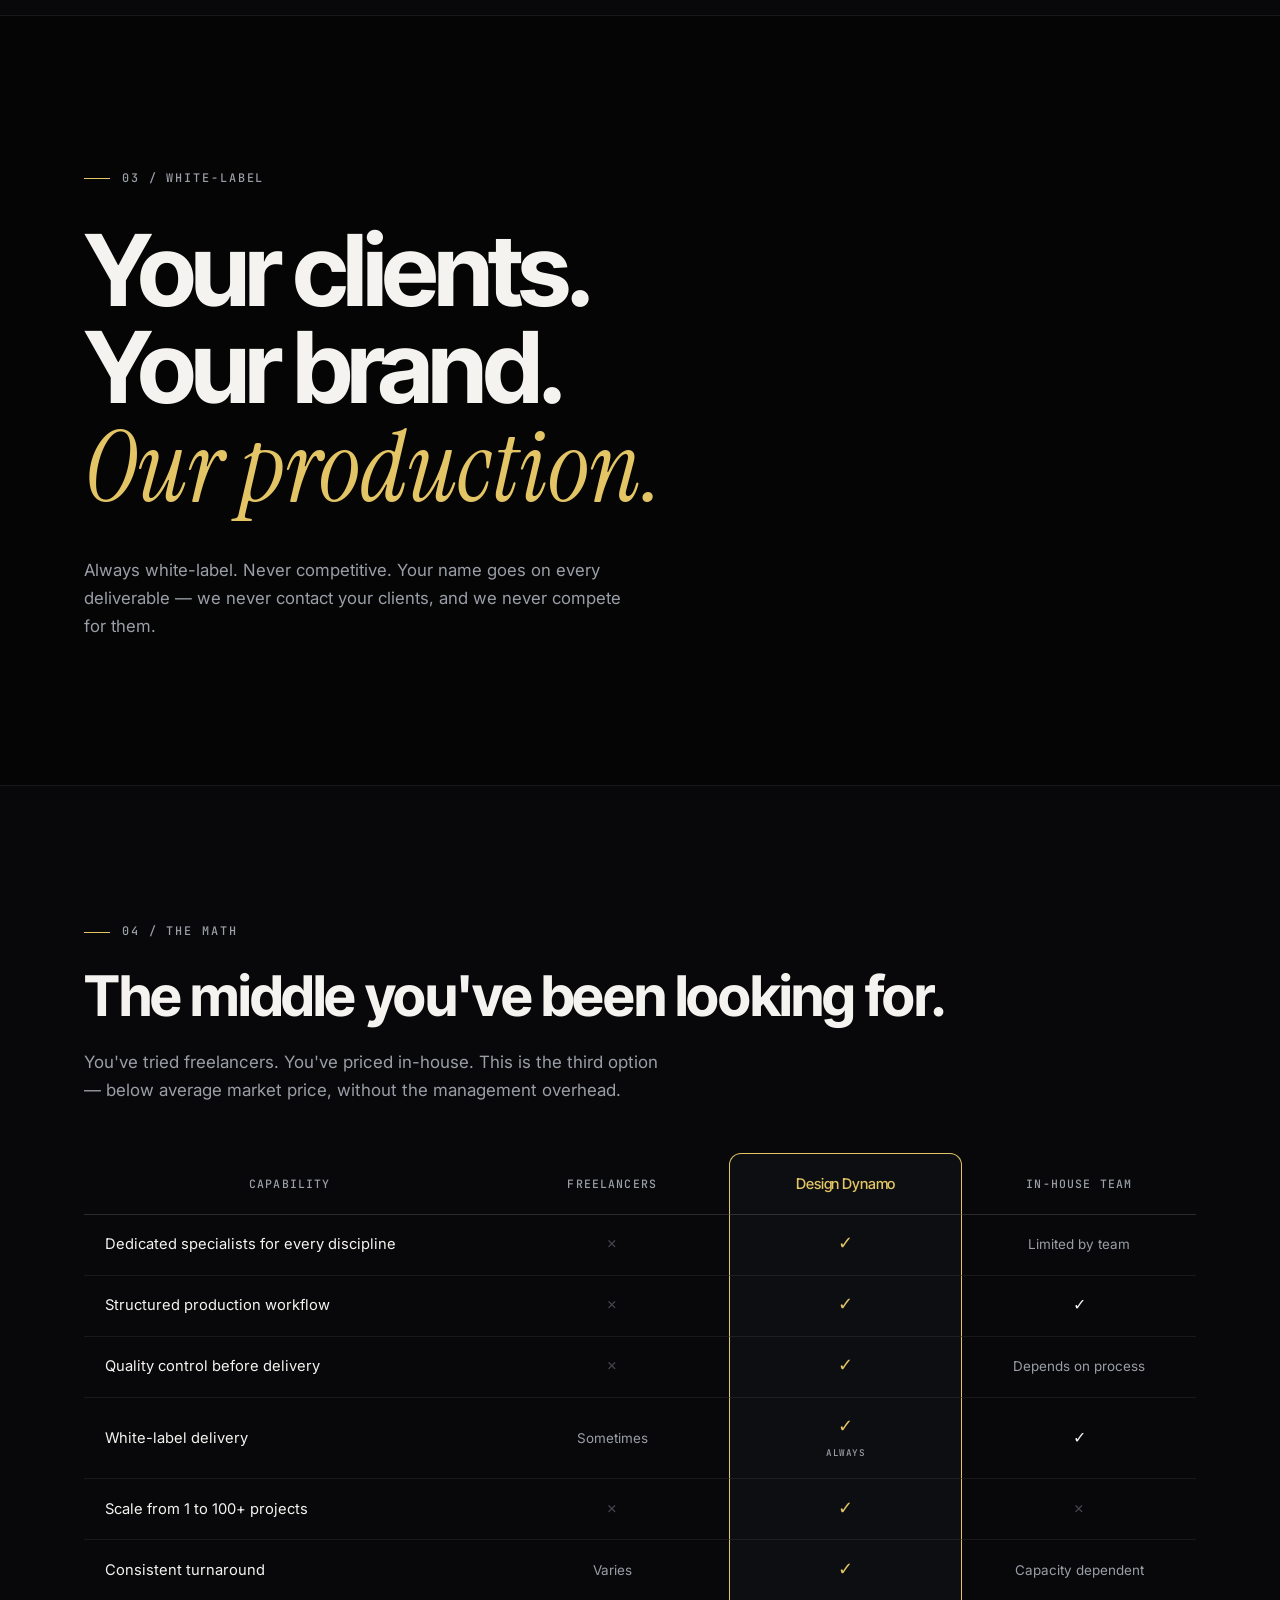
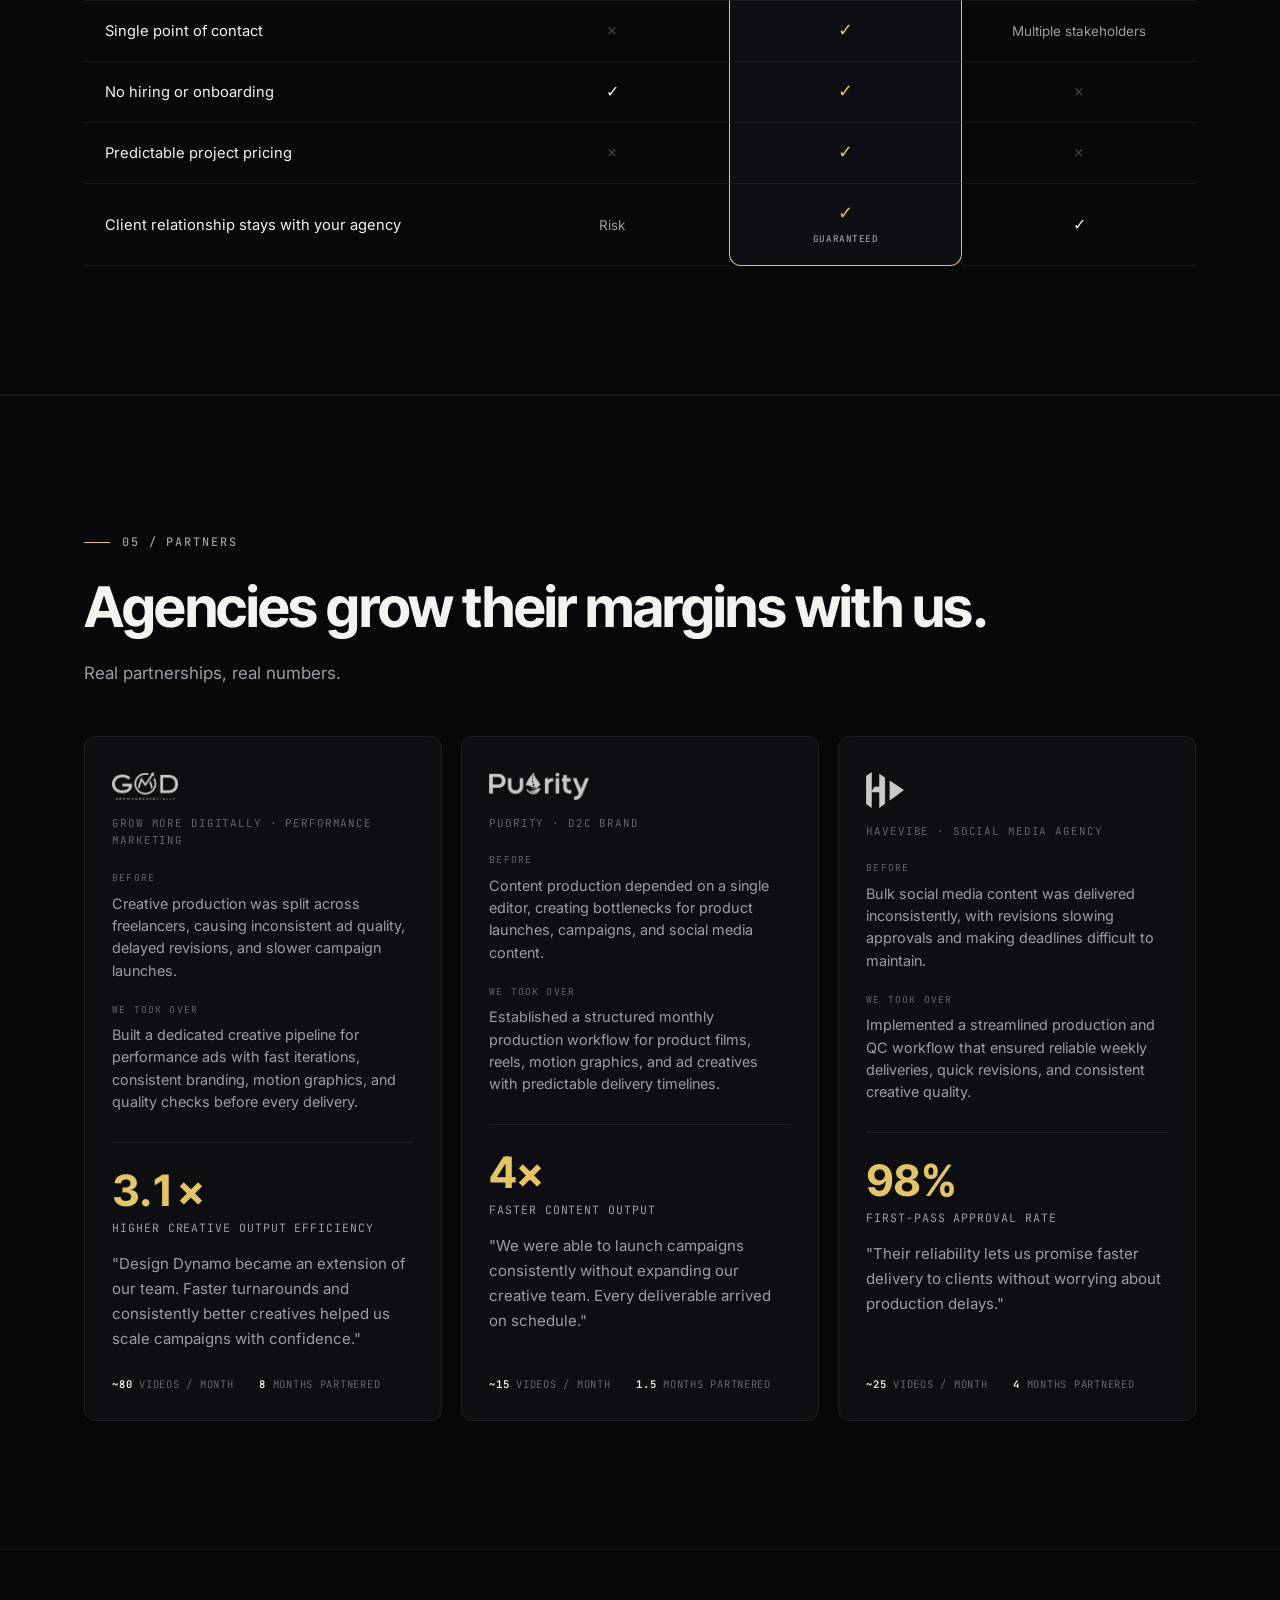
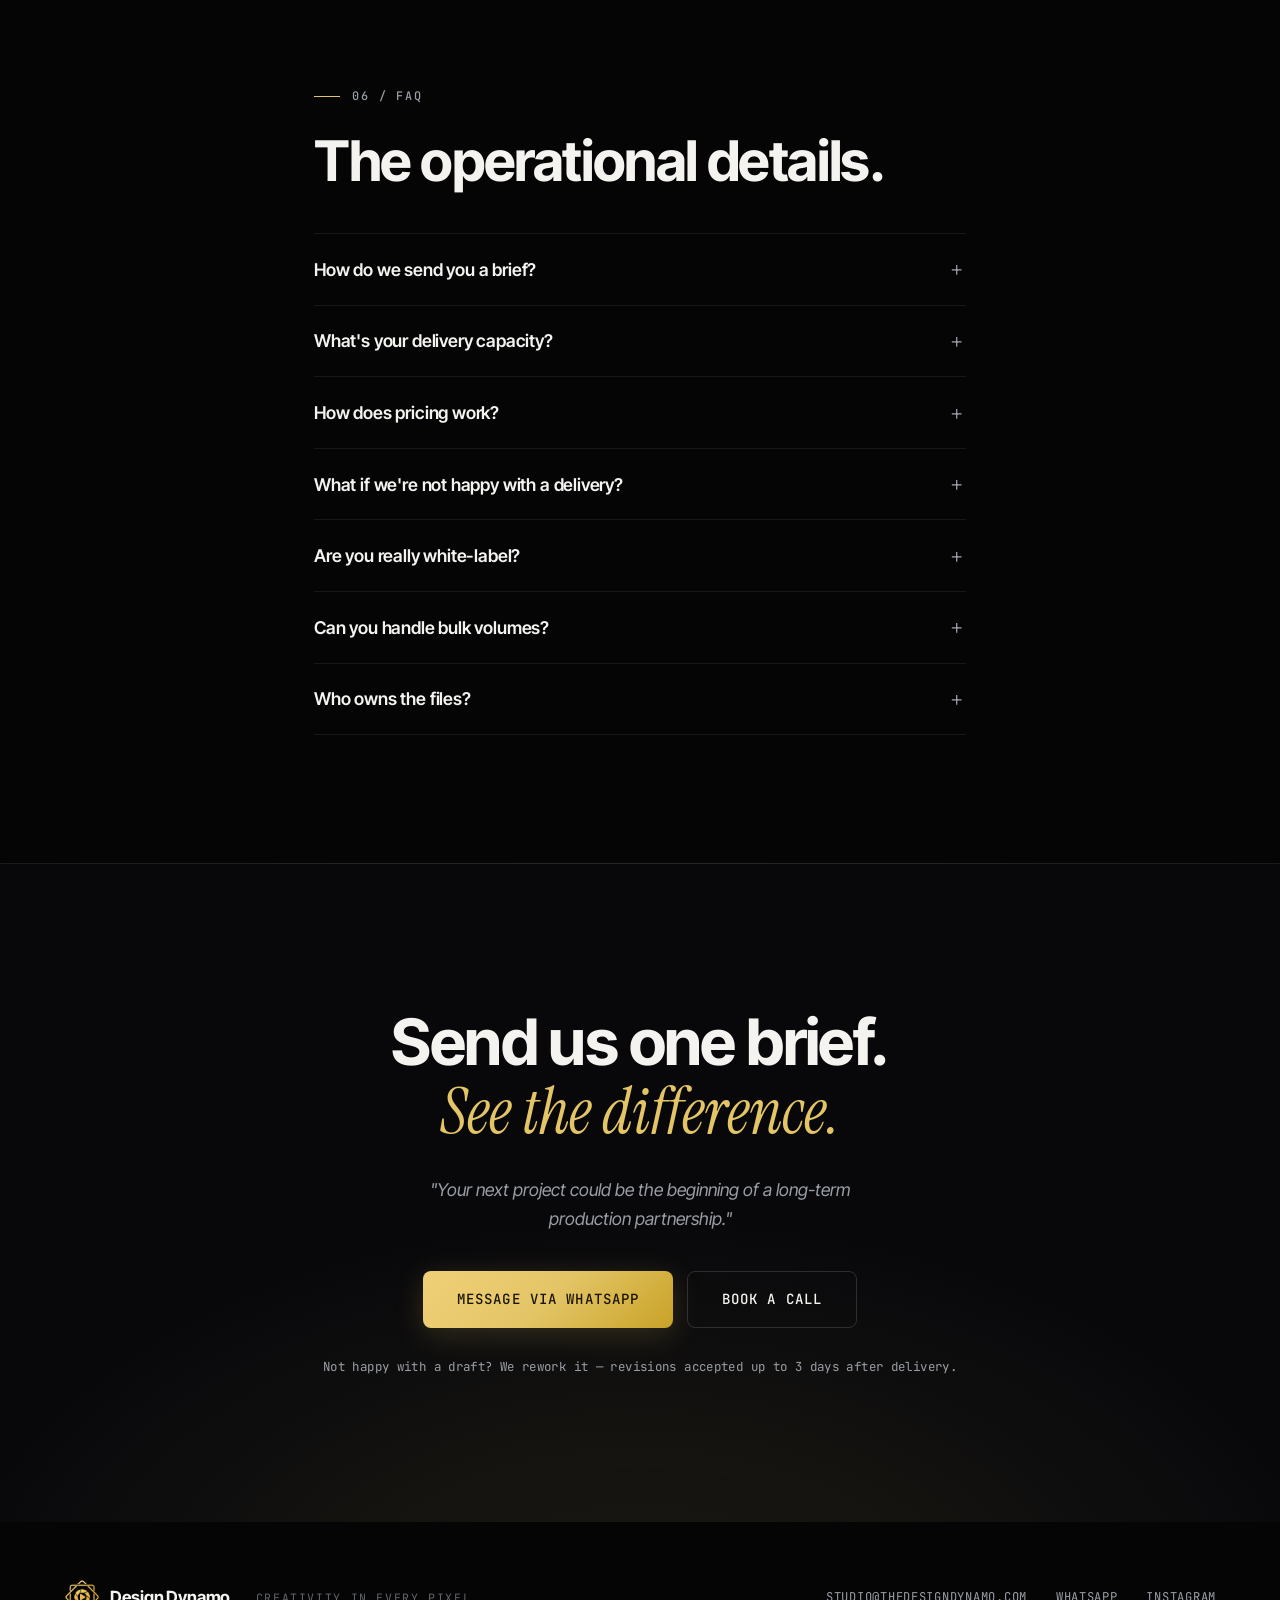
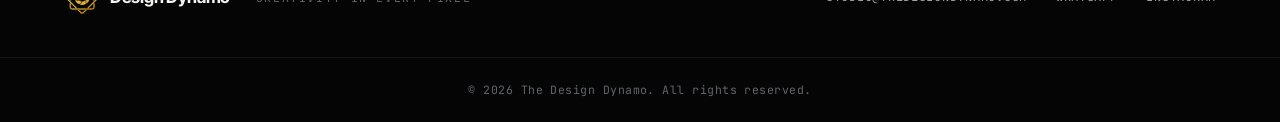
==== commit e16e3d16: "Fix mobile drawer collapsing to the nav's height The hamburger appeared unresponsive after scrolling" ====
--- a/index.html
+++ b/index.html
@@ -68,9 +68,14 @@
         <a class="btn btn-gold btn-sm nav-cta" href="https://wa.me/919116538867?text=Hi%2C%20Design%20Dynamo%2C" target="_blank" rel="noopener">Message via WhatsApp</a>
         <button class="nav-burger" id="nav-burger" aria-label="Menu" aria-expanded="false"><span></span><span></span><span></span></button>
     </div>
-    <!-- Full-screen mobile drawer (wireframe A). display:none on desktop via .nav-mobile;
-         the burger toggles .open. Restructured internals are mobile-only by construction. -->
-    <nav class="nav-mobile" id="nav-mobile" aria-label="Mobile">
+</header>
+
+<!-- Full-screen mobile drawer (wireframe A). display:none on desktop; the burger
+     toggles .open. MUST stay outside <header class="nav">: that element gets
+     backdrop-filter when scrolled, which makes it the containing block for
+     position:fixed descendants, collapsing this drawer to the 68px nav height.
+     At body level it also layers above the sticky dock. -->
+<nav class="nav-mobile" id="nav-mobile" aria-label="Mobile">
         <div class="nav-mobile-head">
             <span class="nav-mobile-brand"><img src="assets/Logo.webp" alt="" width="200" height="200" decoding="async" />Design Dynamo</span>
             <button class="nav-mobile-close" id="nav-close" aria-label="Close menu">✕</button>
@@ -88,8 +93,7 @@
                 <a href="https://www.instagram.com/the_design_dynamo/" target="_blank" rel="noopener">Instagram</a>
             </p>
         </div>
-    </nav>
-</header>
+</nav>
 
 <!-- ============ 2 · HERO ============ -->
 <section class="hero" id="top">
--- a/css/design.css
+++ b/css/design.css
@@ -1362,8 +1362,51 @@
     .wthumb { position: relative; width: 100%; aspect-ratio: 9 / 16; border-radius: 14px; overflow: hidden; border: 1px solid var(--border); background: var(--surface); }
     .wthumb.landscape { aspect-ratio: 16 / 9; }
     .wthumb video { width: 100%; height: 100%; object-fit: cover; }
-    .wplay { position: absolute; inset: 0; margin: auto; width: 46px; height: 46px; border-radius: 50%; background: rgba(201, 162, 75, 0.18); border: 1px solid var(--gold); color: var(--gold); display: flex; align-items: center; justify-content: center; font-size: 0.9rem; padding-left: 3px; transition: opacity 0.2s ease; }
+    .wplay { position: absolute; inset: 0; margin: auto; width: 46px; height: 46px; border-radius: 50%; background: rgba(201, 162, 75, 0.18); backdrop-filter: blur(3px); -webkit-backdrop-filter: blur(3px); border: 1px solid var(--gold); color: var(--gold); display: flex; align-items: center; justify-content: center; padding-left: 3px; transition: opacity 0.2s ease; }
     .wthumb.playing .wplay { opacity: 0; pointer-events: none; }
+
+    /* ----- custom video controls (replaces the native white control bar) -----
+       Only mute · scrubber · fullscreen. Hidden until playback starts, so a
+       resting card shows just artwork + the centre play button. */
+    .vctrl {
+        position: absolute;
+        left: 0; right: 0; bottom: 0;
+        display: flex; align-items: center; gap: 0.6rem;
+        padding: 0.7rem 0.7rem 0.6rem;
+        background: linear-gradient(to top, rgba(5, 5, 6, 0.82), rgba(5, 5, 6, 0));
+        opacity: 0; pointer-events: none;
+        transition: opacity 0.25s ease;
+    }
+    .wthumb.playing .vctrl { opacity: 1; pointer-events: auto; }
+    .vbtn {
+        flex: 0 0 auto;
+        display: grid; place-items: center;
+        width: 30px; height: 30px;
+        padding: 0;
+        background: none; border: 0; border-radius: 8px;
+        color: #fff; cursor: pointer;
+        -webkit-tap-highlight-color: transparent;
+    }
+    .vbtn:active { transform: scale(0.92); }
+    /* one icon per state — the muted glyph shows only while muted */
+    .v-mute .ic-loud { display: none; }
+    .wthumb.muted .v-mute .ic-muted { display: block; }
+    .wthumb.muted .v-mute .ic-loud { display: none; }
+    .wthumb:not(.muted) .v-mute .ic-muted { display: none; }
+    .wthumb:not(.muted) .v-mute .ic-loud { display: block; }
+    /* generous vertical padding = comfortable drag target around a 3px rail */
+    .vbar {
+        flex: 1; position: relative;
+        height: 3px; border-radius: 3px;
+        background: rgba(255, 255, 255, 0.28);
+        cursor: pointer; touch-action: none;
+    }
+    .vbar::before { content: ""; position: absolute; inset: -11px 0; }   /* hit area */
+    /* no knob at the fill's end — the gold bar alone reads the position */
+    .vbar i { display: block; height: 100%; width: 0; border-radius: 3px; background: var(--gold); }
+    /* fullscreen: the card fills the screen and letterboxes the video */
+    .wthumb:fullscreen { aspect-ratio: auto; width: 100vw; height: 100vh; border: 0; border-radius: 0; background: #000; }
+    .wthumb:fullscreen video { object-fit: contain; }
     .wtitle { font-size: 0.82rem; font-weight: 600; margin-top: 0.6rem; }
     .wsub { font-size: 0.72rem; color: var(--muted); margin-top: 0.15rem; }
     .reel-cap { display: flex; align-items: center; gap: 0.5rem; font-size: 0.74rem; color: var(--muted); margin-top: 0.4rem; }
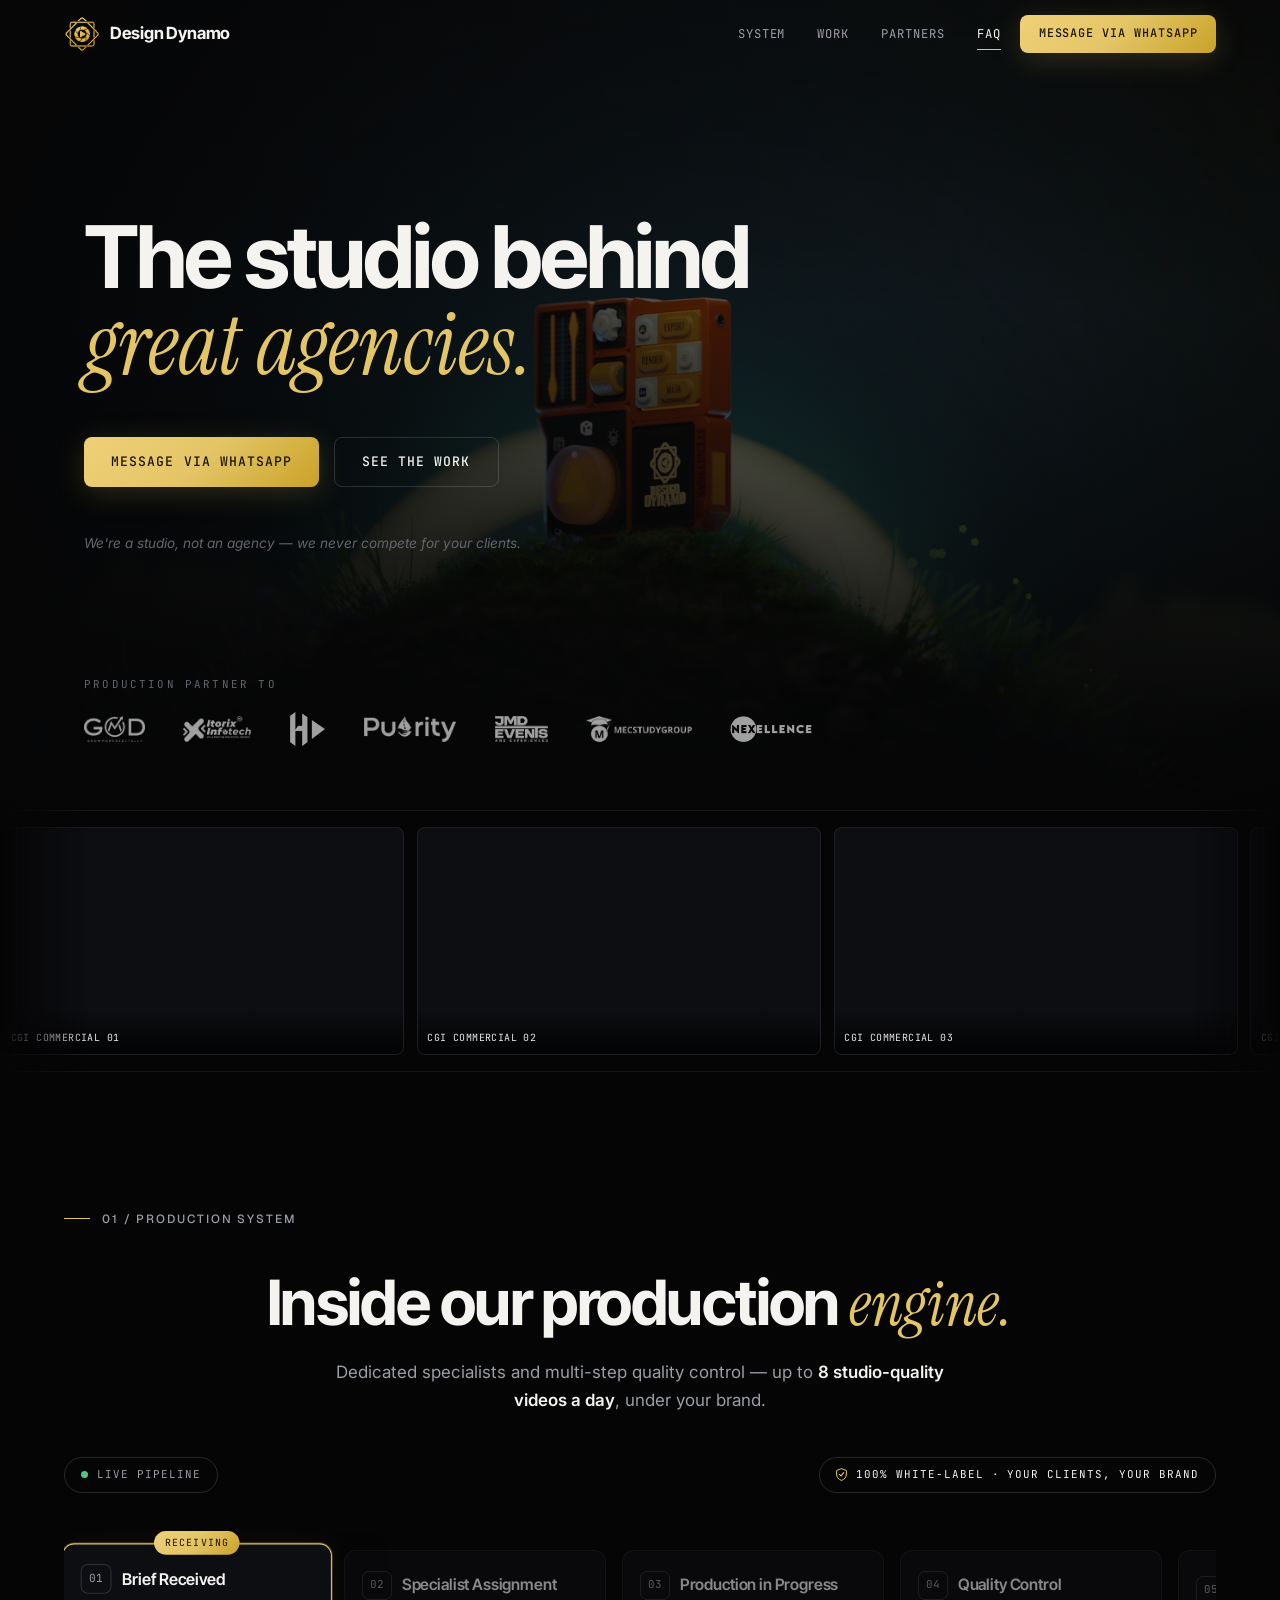
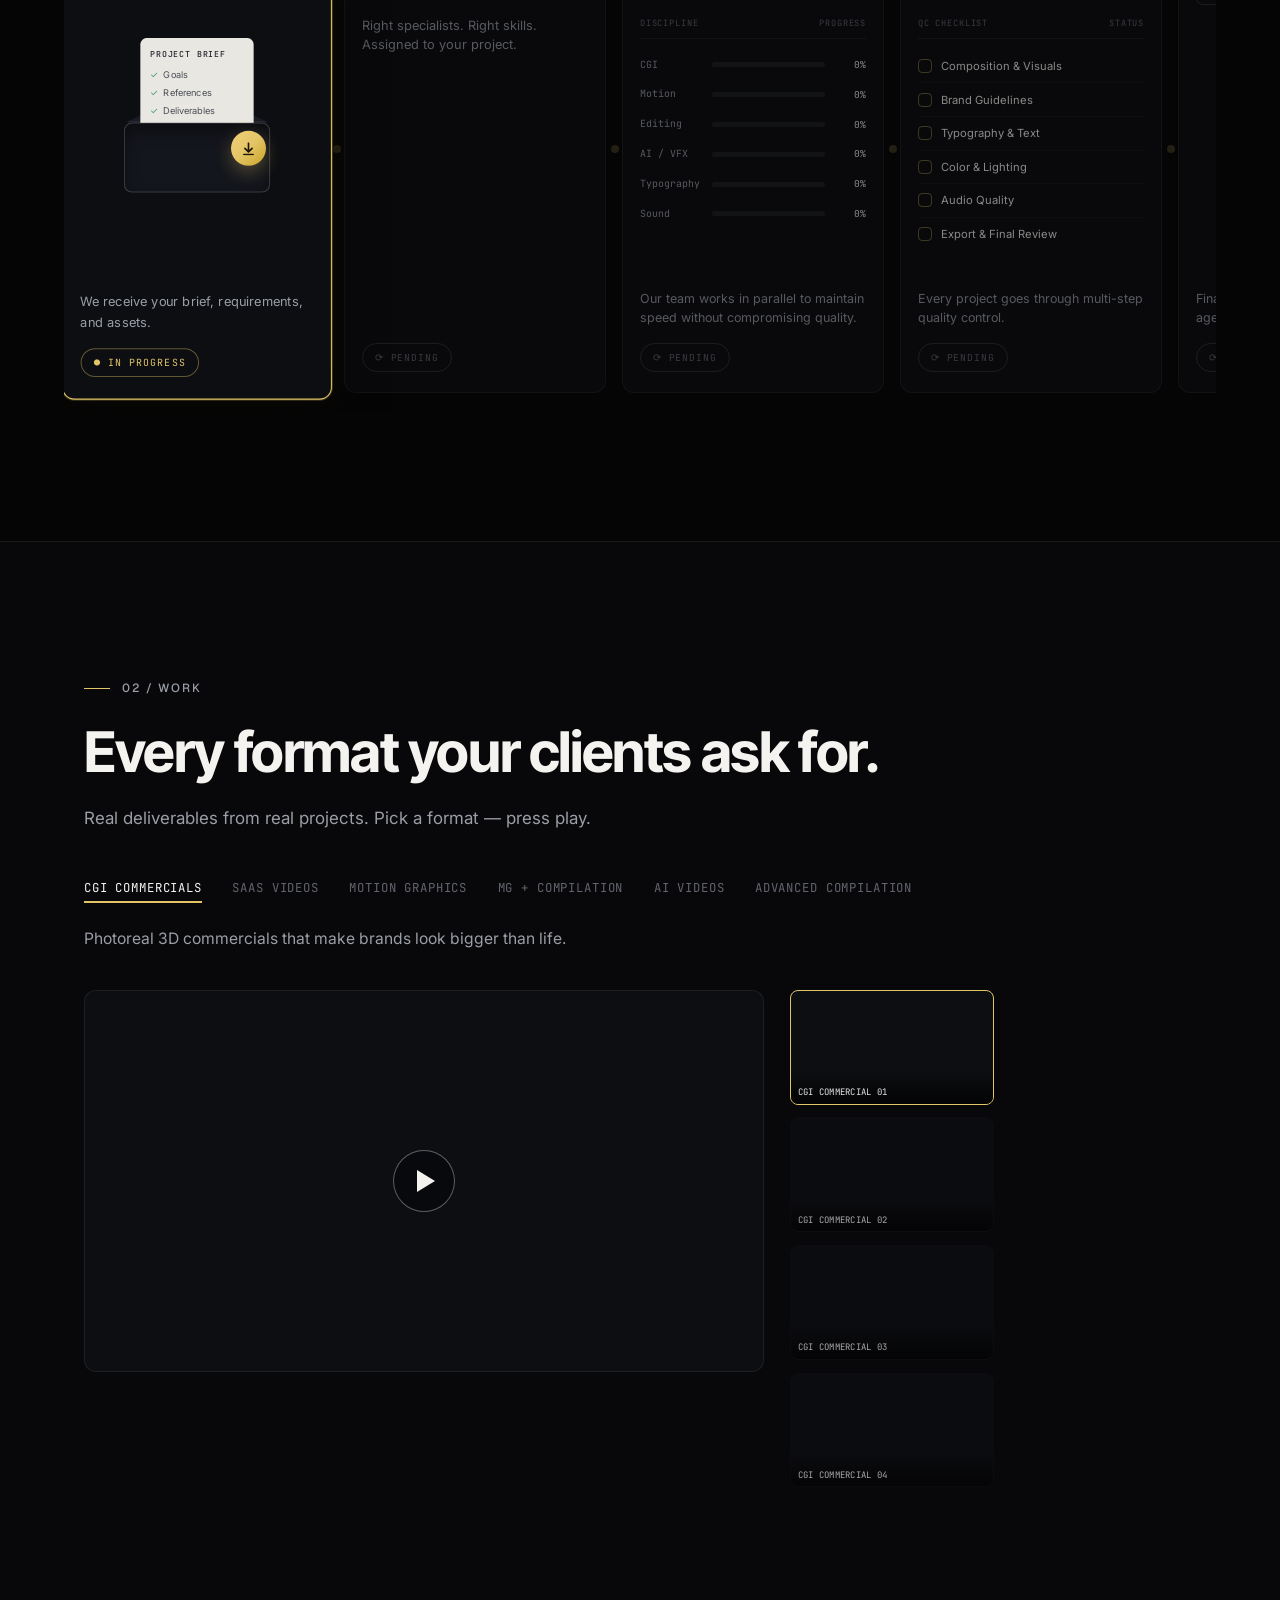
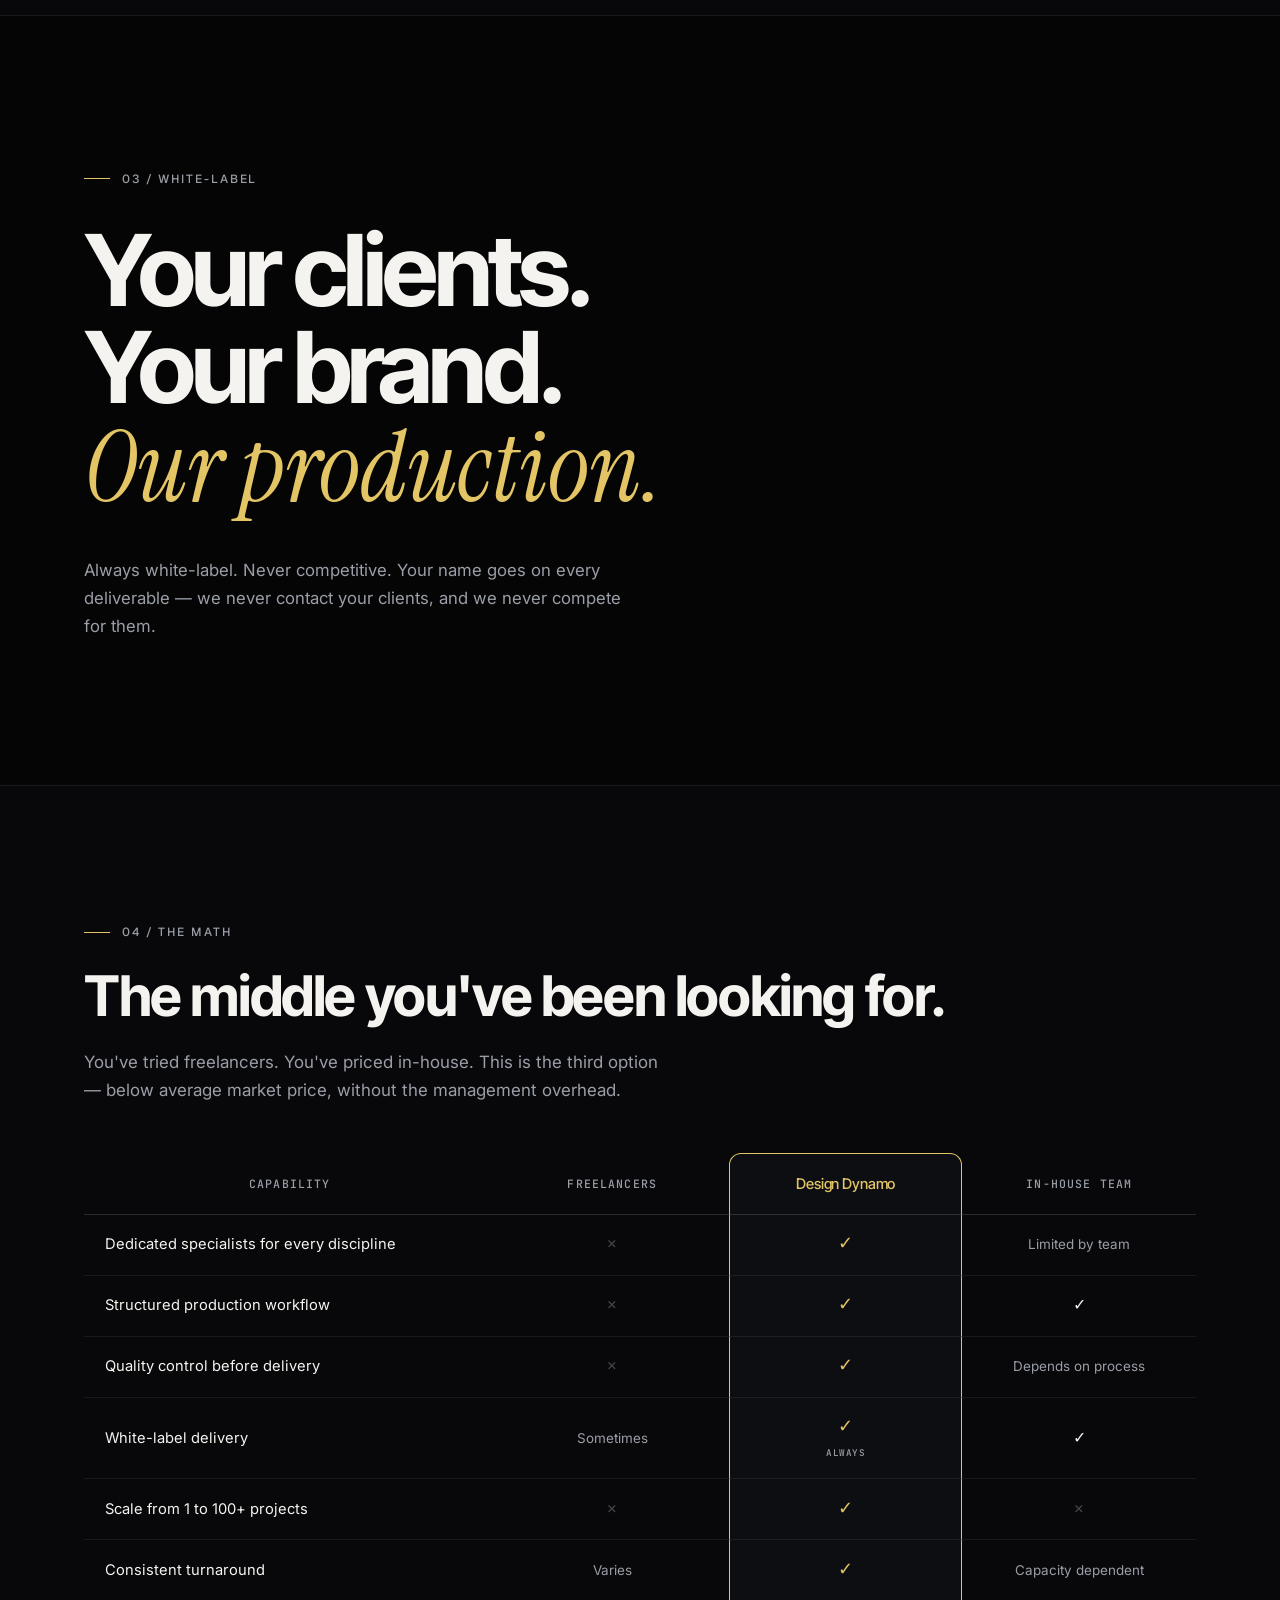
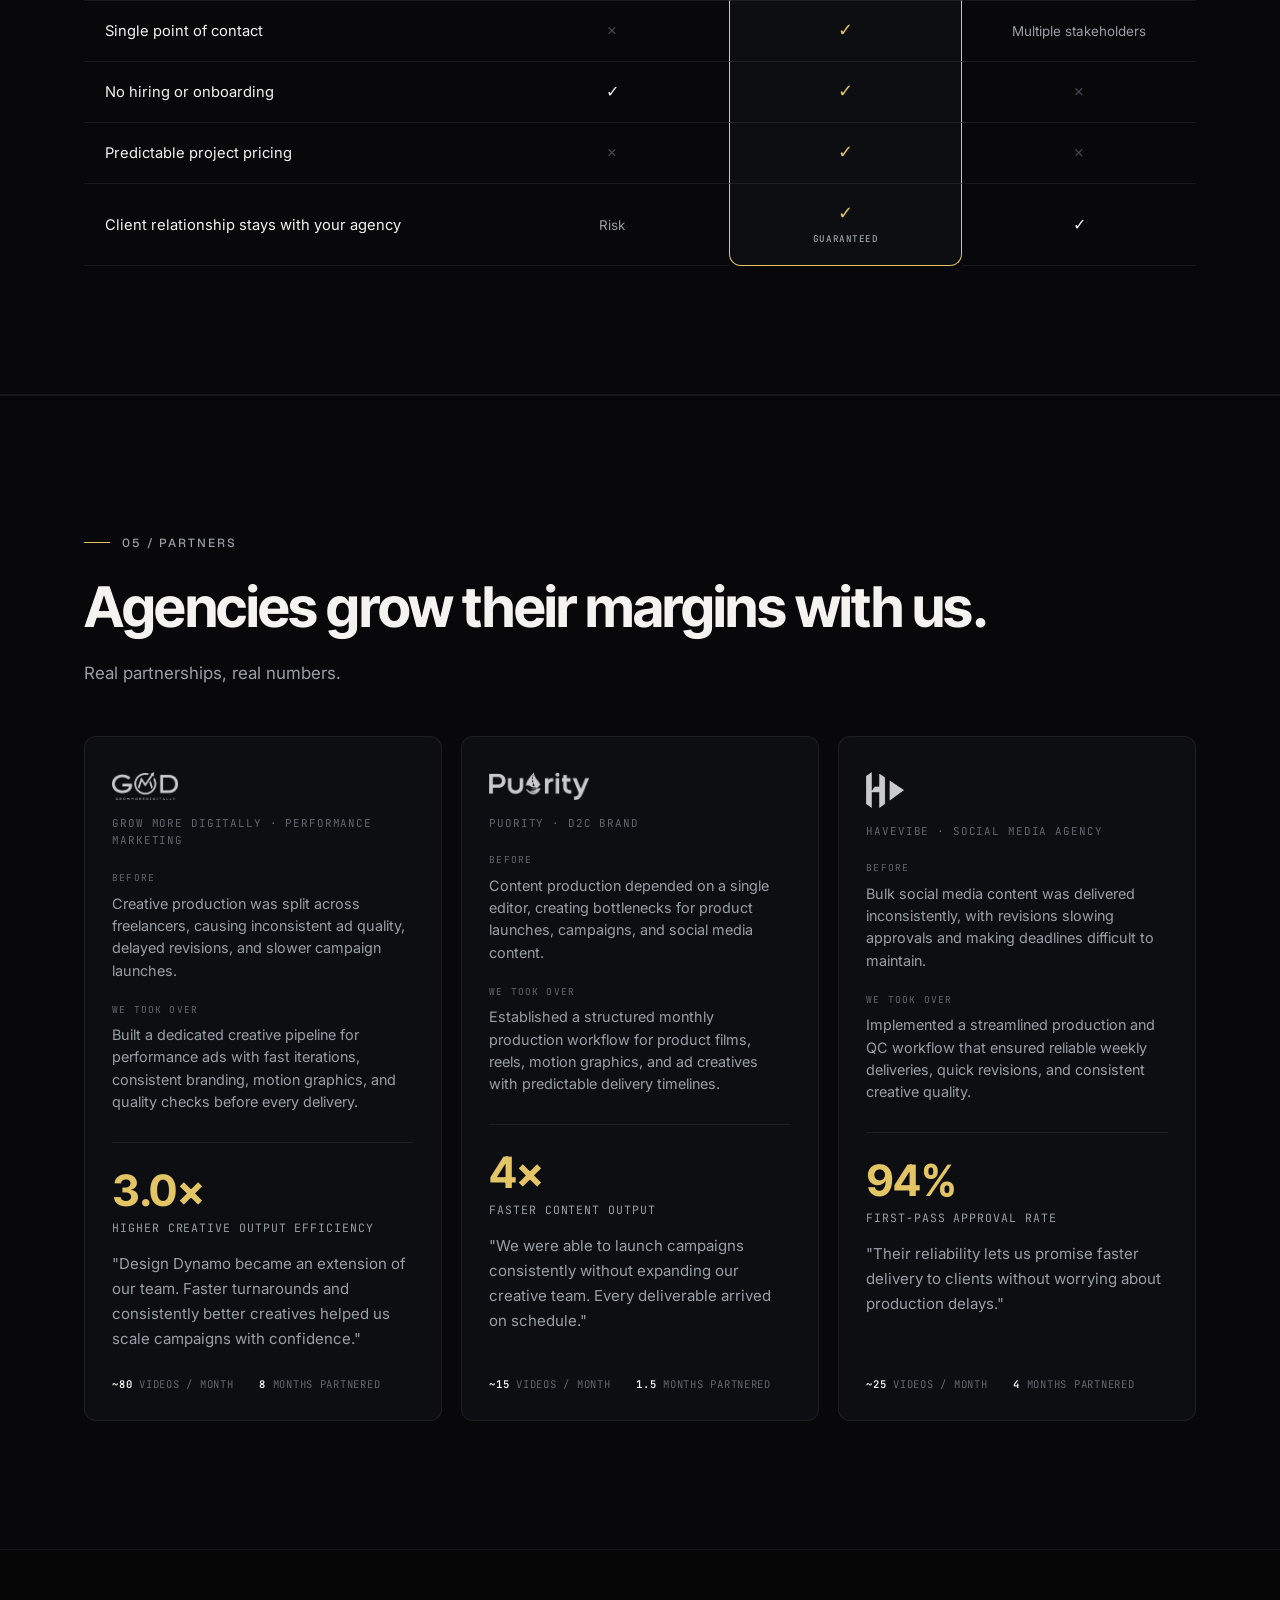
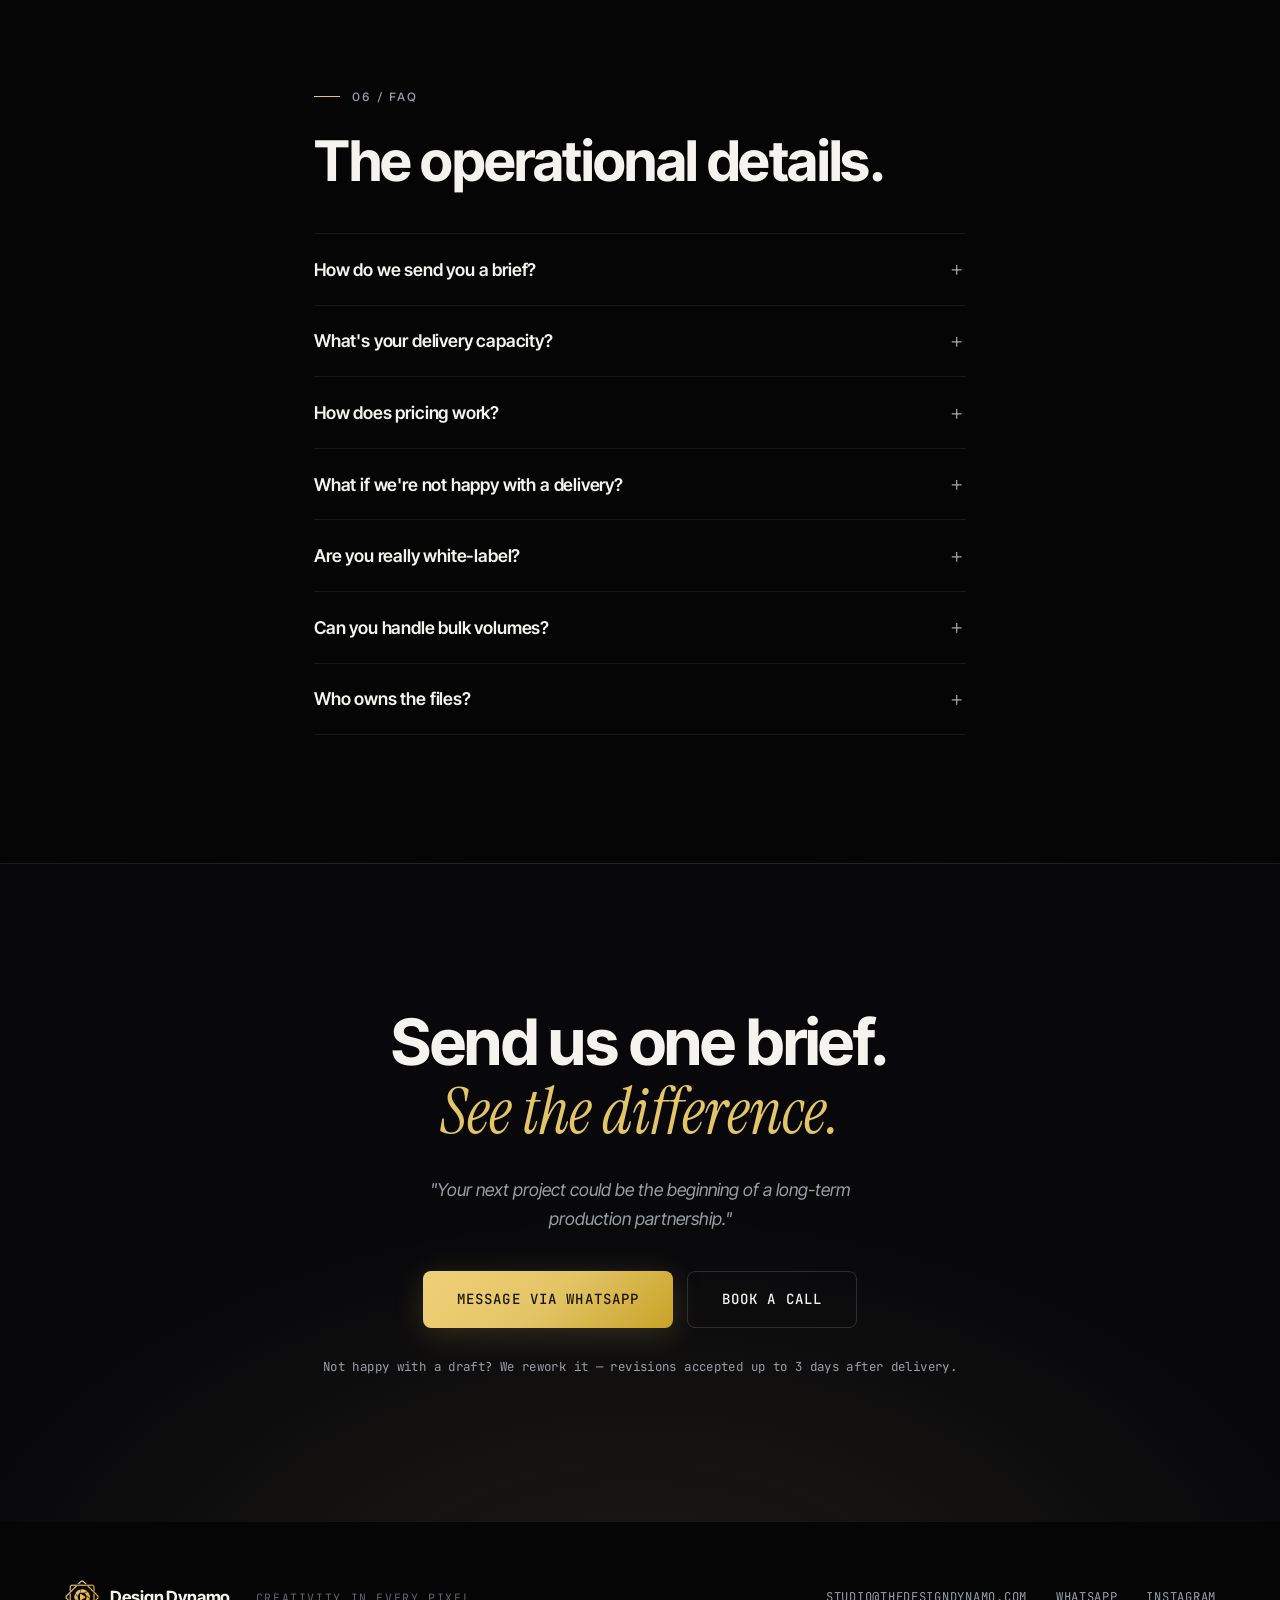
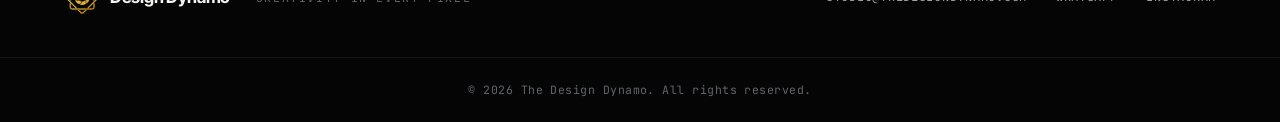
==== commit 168ff73d: "Use Geist for the numbered section labels The section eyebrows ("01 / Production System", "02 / Work" ====
--- a/index.html
+++ b/index.html
@@ -25,7 +25,7 @@
 <link rel="icon" type="image/png" href="assets/favicon.png" />
 <link rel="preconnect" href="https://fonts.googleapis.com" />
 <link rel="preconnect" href="https://fonts.gstatic.com" crossorigin />
-<link href="https://fonts.googleapis.com/css2?family=Inter+Tight:wght@500;600;700&family=Inter:wght@400;500;600&family=JetBrains+Mono:wght@400;500&family=Instrument+Serif:ital@1&display=swap" rel="stylesheet" />
+<link href="https://fonts.googleapis.com/css2?family=Geist:wght@400;500;600&family=Inter+Tight:wght@500;600;700&family=Inter:wght@400;500;600&family=JetBrains+Mono:wght@400;500&family=Instrument+Serif:ital@1&display=swap" rel="stylesheet" />
 <link rel="stylesheet" href="css/design.css" />
 
 <!-- Structured data: helps search engines understand the business -->
--- a/css/design.css
+++ b/css/design.css
@@ -25,6 +25,7 @@
     --font-display: "Inter Tight", "Inter", sans-serif;
     --font-body: "Inter", sans-serif;
     --font-mono: "JetBrains Mono", ui-monospace, monospace;
+    --font-geist: "Geist", "Inter", sans-serif;   /* numbered section labels */
     --nav-h: 68px;
     --edge: clamp(1.25rem, 5vw, 4rem);   /* page side gutter */
 }
@@ -69,7 +70,7 @@
     display: inline-flex;
     align-items: center;
     gap: 0.75rem;
-    font-family: var(--font-mono);
+    font-family: var(--font-geist);
     font-size: 0.74rem;
     font-weight: 500;
     text-transform: uppercase;
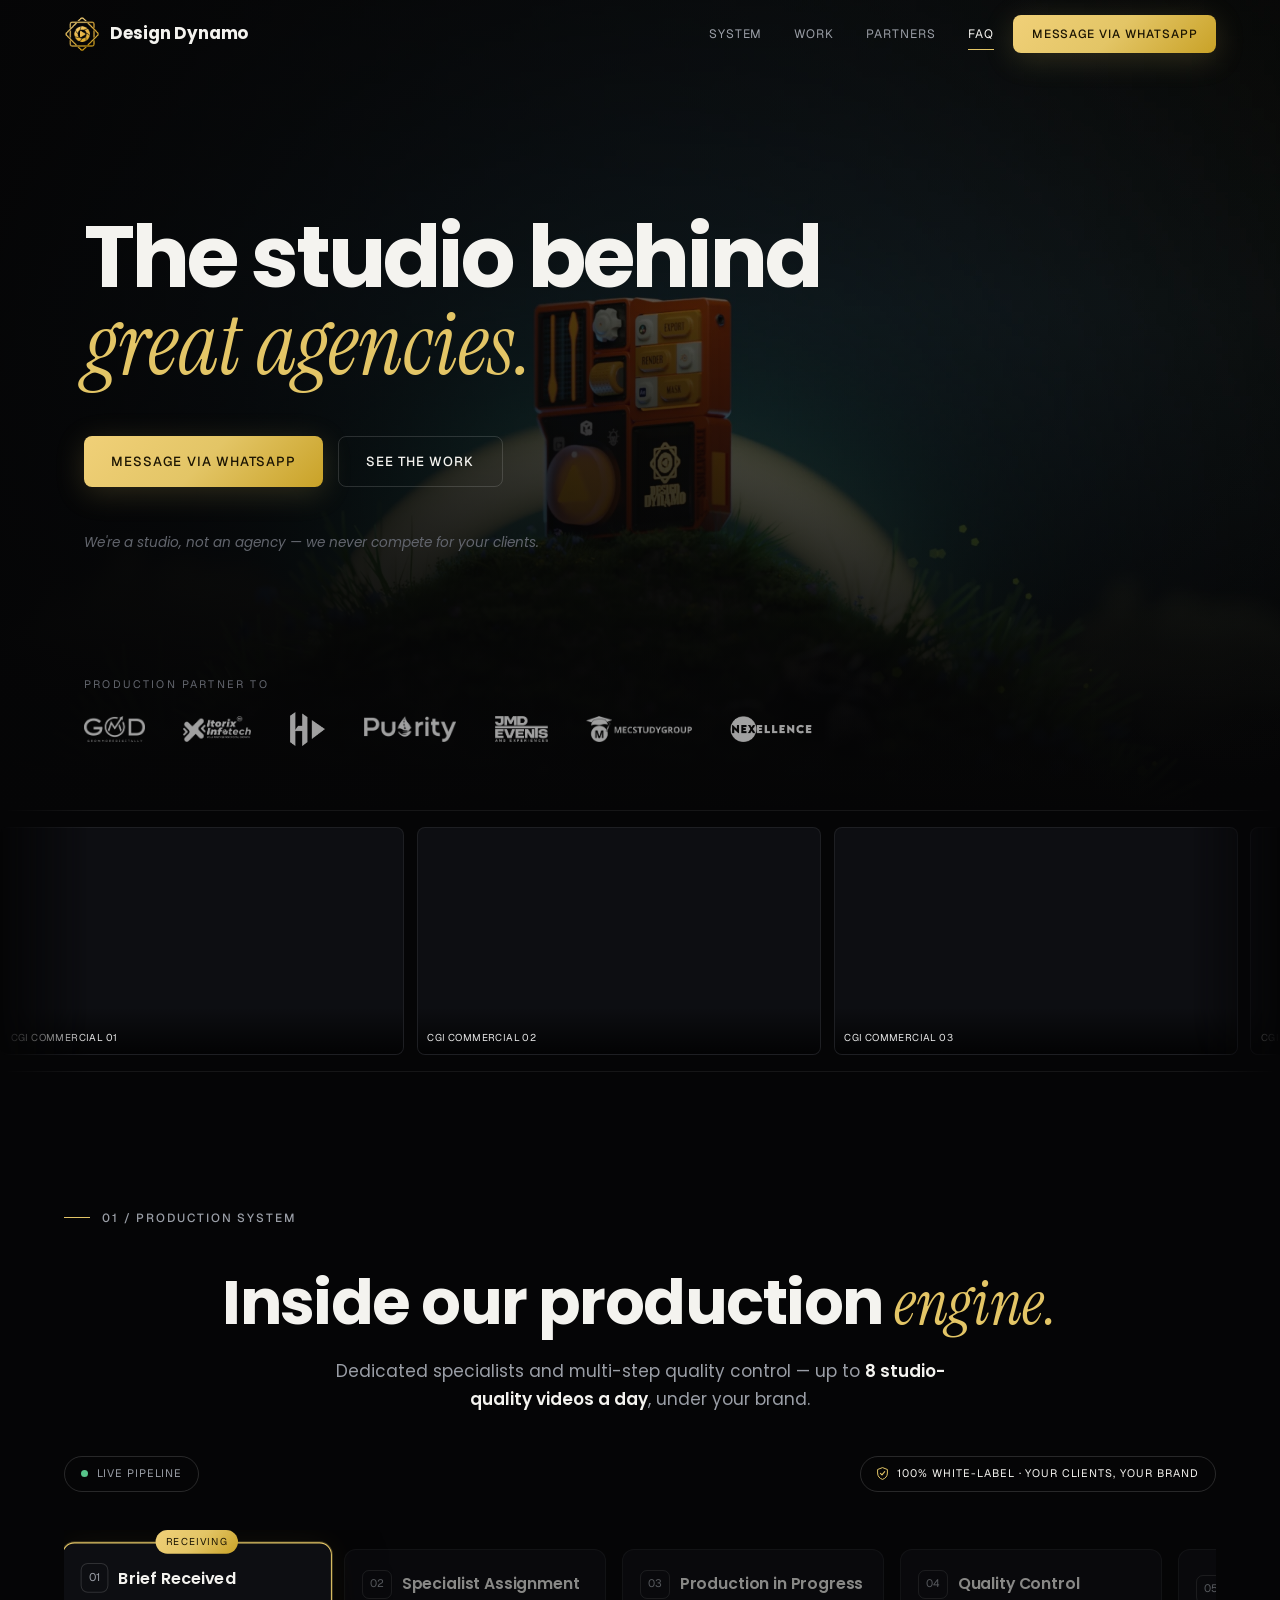
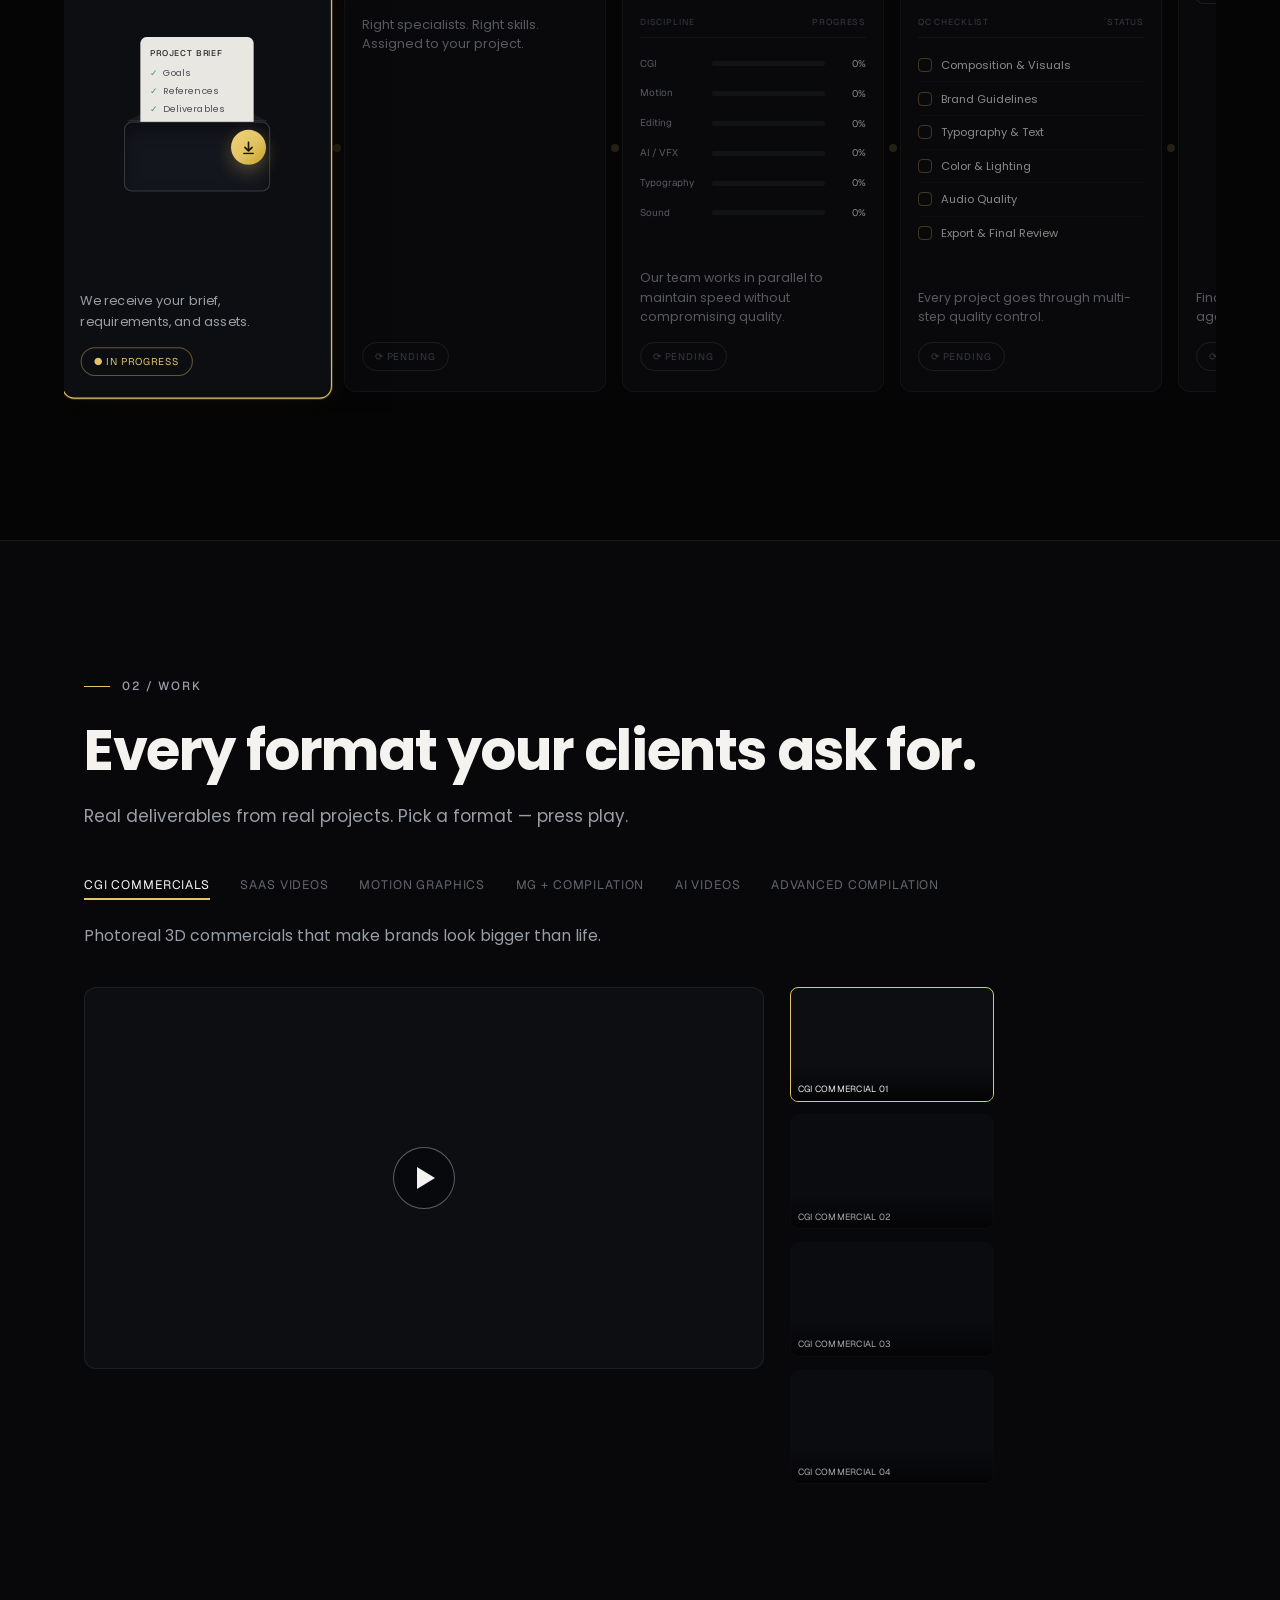
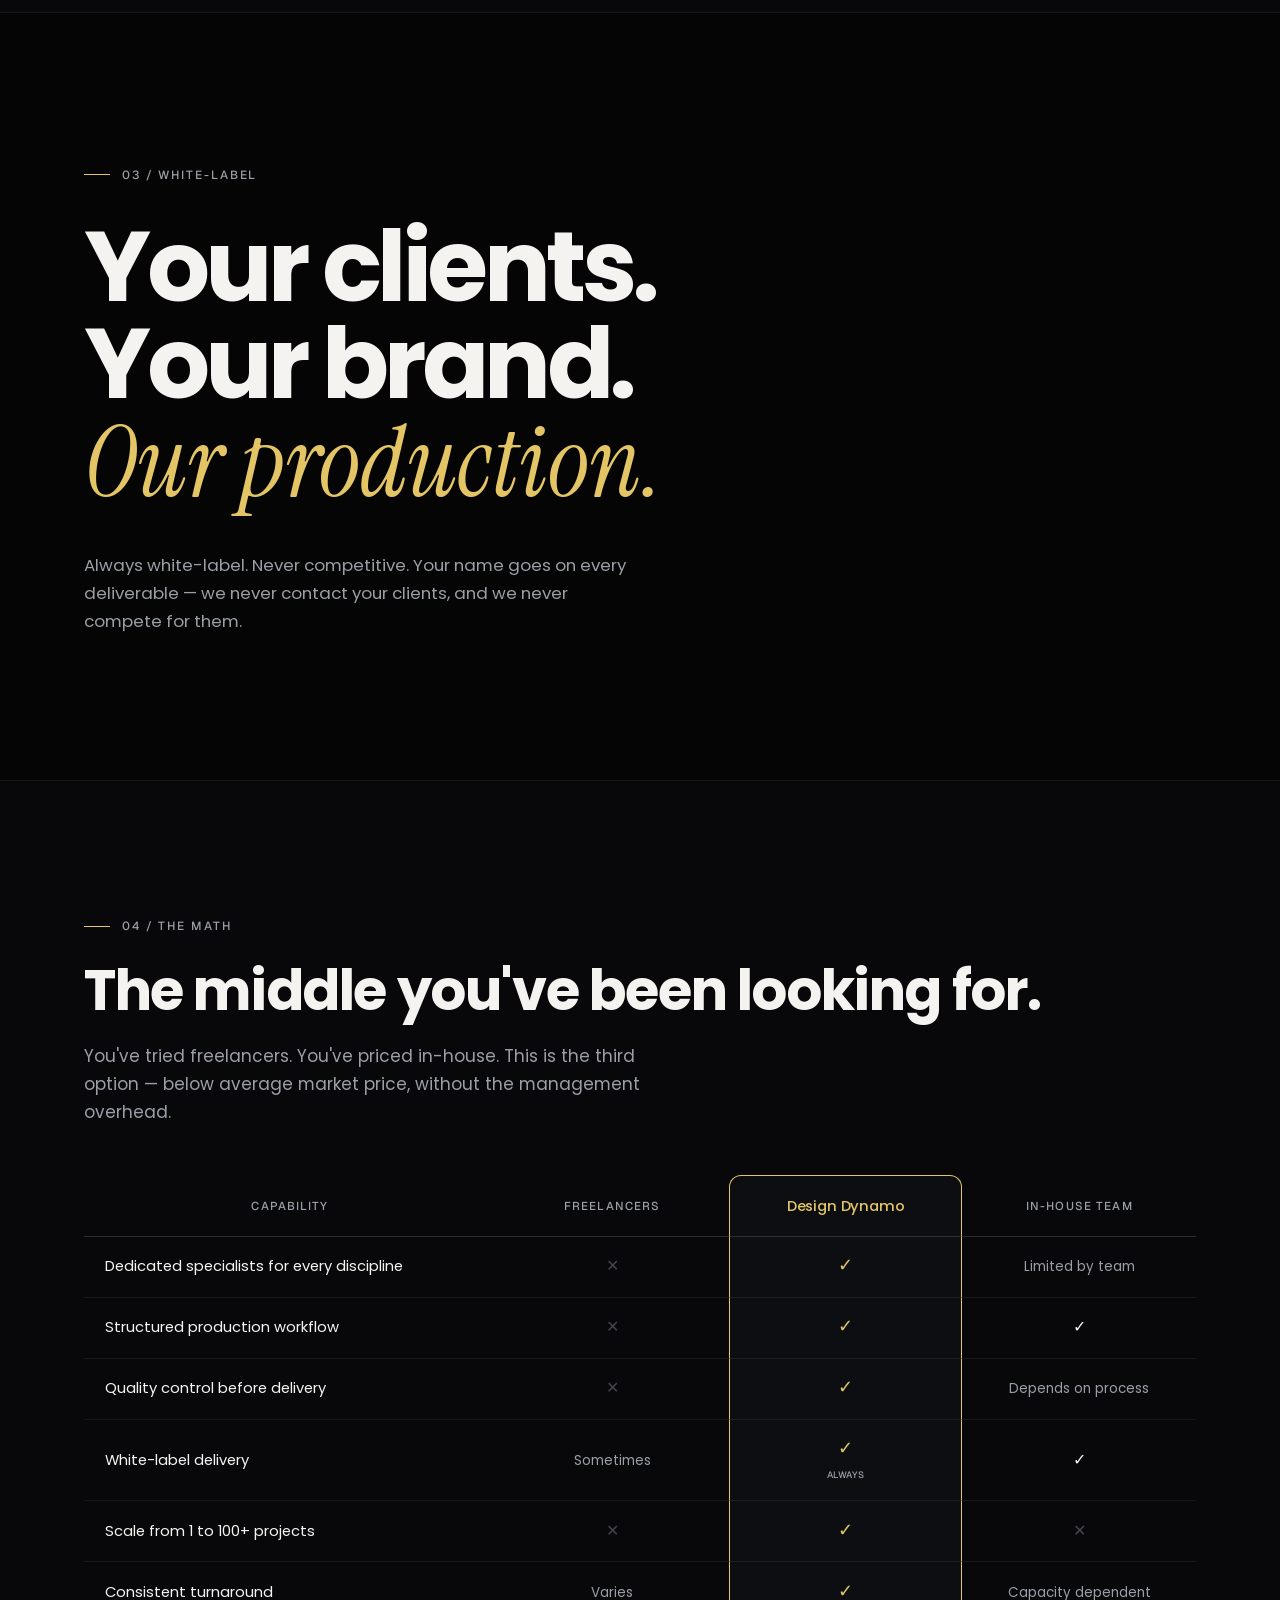
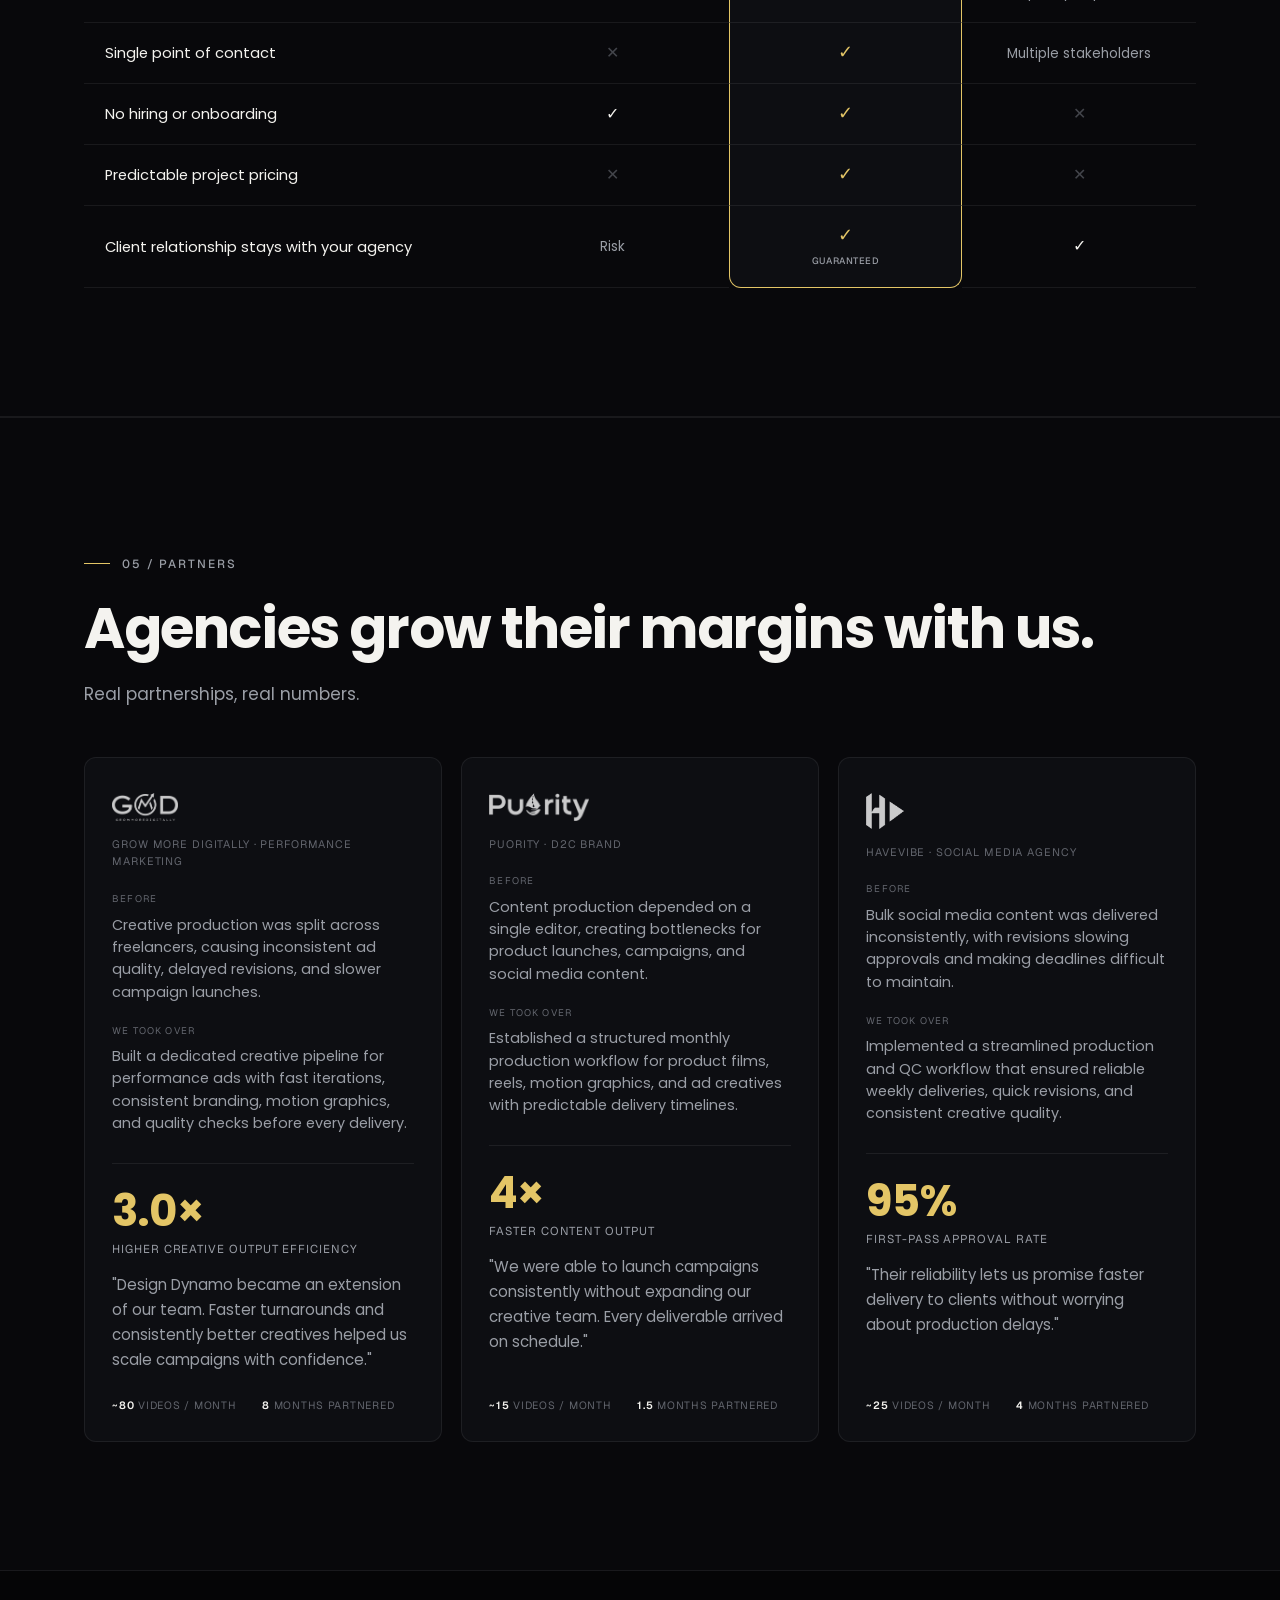
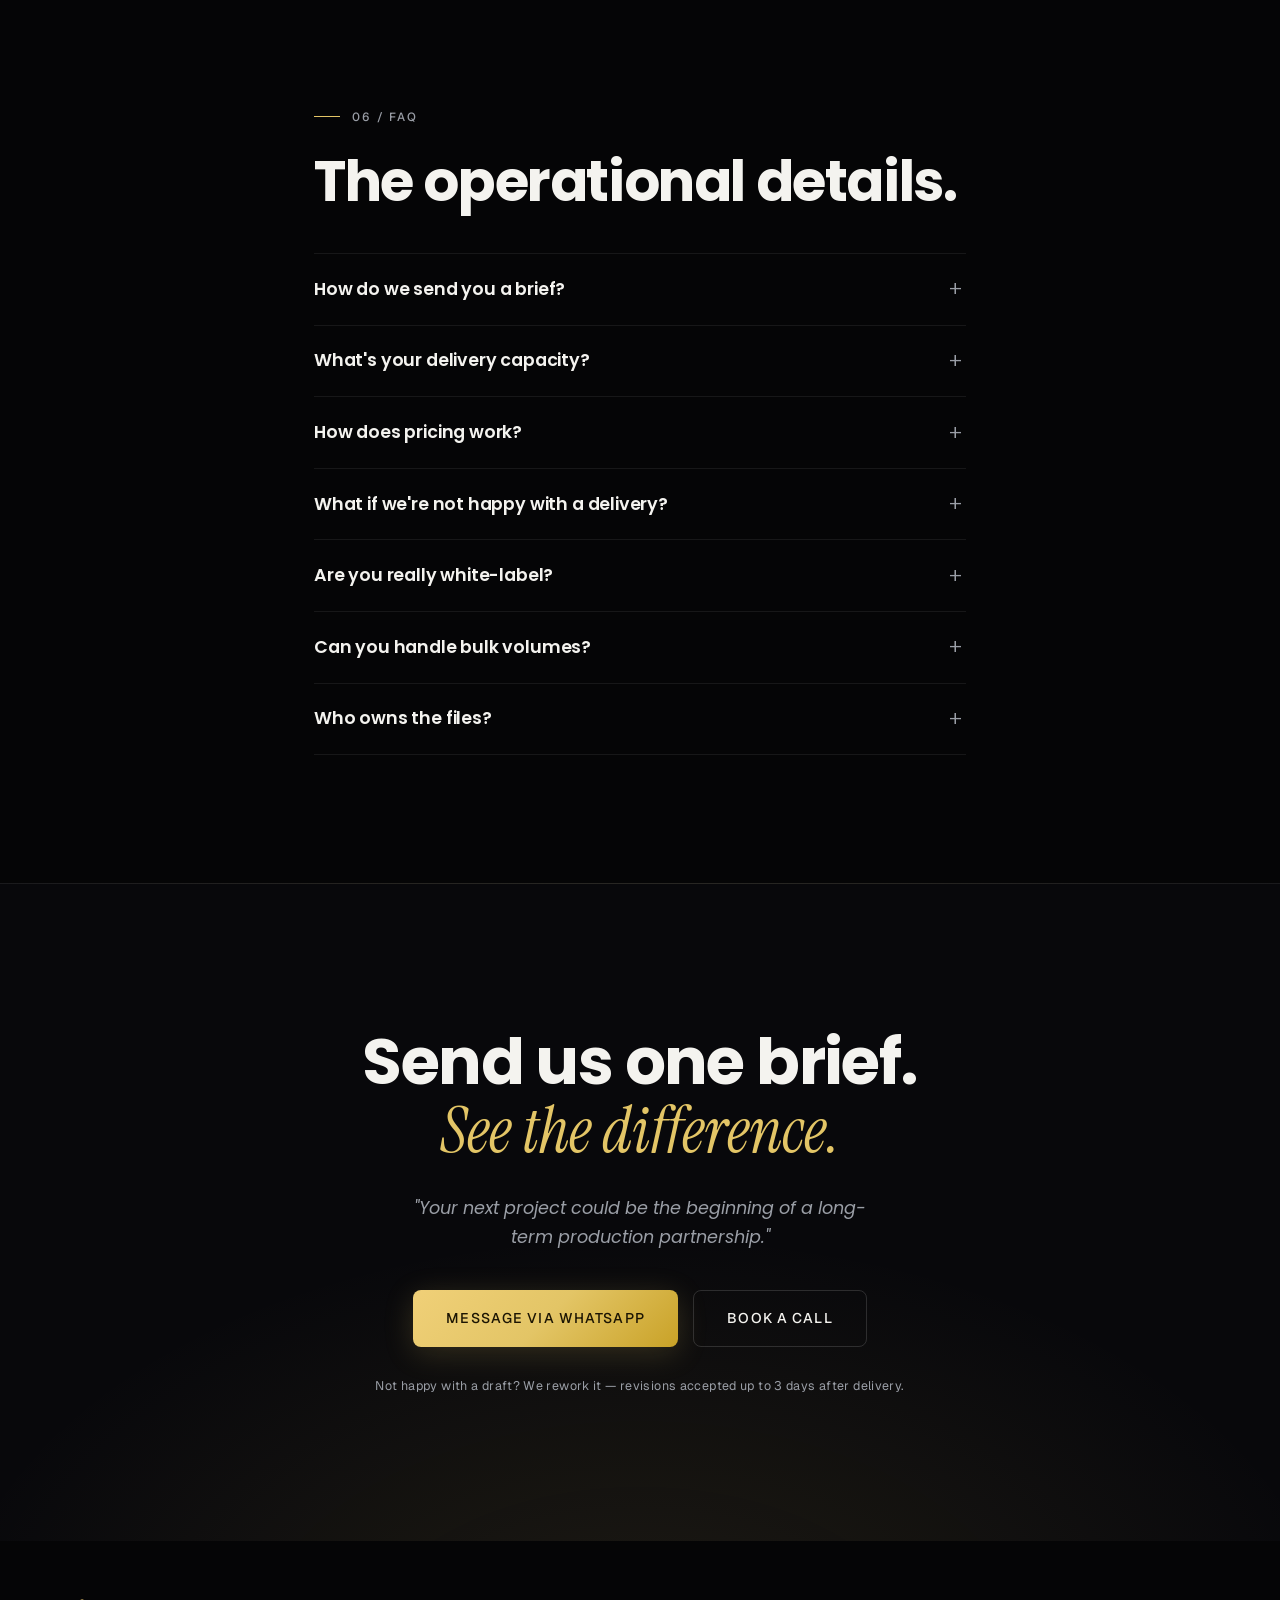
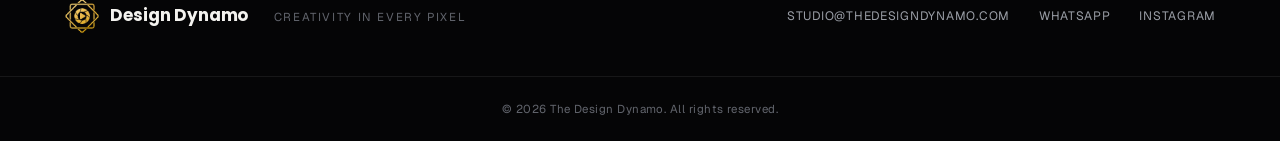
==== commit ebc7fc85: "Switch site typography to Poppins + Geist Replace the two remaining typefaces site-wide: - JetBrains" ====
--- a/index.html
+++ b/index.html
@@ -25,7 +25,7 @@
 <link rel="icon" type="image/png" href="assets/favicon.png" />
 <link rel="preconnect" href="https://fonts.googleapis.com" />
 <link rel="preconnect" href="https://fonts.gstatic.com" crossorigin />
-<link href="https://fonts.googleapis.com/css2?family=Geist:wght@400;500;600&family=Inter+Tight:wght@500;600;700&family=Inter:wght@400;500;600&family=JetBrains+Mono:wght@400;500&family=Instrument+Serif:ital@1&display=swap" rel="stylesheet" />
+<link href="https://fonts.googleapis.com/css2?family=Geist:wght@400;500;600;700&family=Poppins:wght@400;500;600;700&family=Instrument+Serif:ital@1&display=swap" rel="stylesheet" />
 <link rel="stylesheet" href="css/design.css" />
 
 <!-- Structured data: helps search engines understand the business -->
--- a/css/design.css
+++ b/css/design.css
@@ -1,10 +1,11 @@
 /* ============================================================
    Design Dynamo — design.css · "Cinematic Editorial"
    Flat filmic black · one champagne-gold accent.
-   Type system — "Precision System" (Apple scale + Linear neutrality):
-     · Display  → Inter Tight (oversized, tight tracking — premium via scale, not personality)
-     · Body     → Inter
-     · Meta     → JetBrains Mono (numbers, labels, kickers)
+   Type system:
+     · Display  → Poppins (headings — premium via scale, tight tracking)
+     · Body     → Poppins
+     · Labels   → Geist (numbers, labels, kickers, buttons, chips)
+     · Accent   → Instrument Serif (italic emphasis words)
    Layout: left-aligned, numbered sections, work bleeds to the edge,
    rhythm contrast between dense and spacious. No centered templates.
    ============================================================ */
@@ -22,10 +23,11 @@
     --gold-grad: linear-gradient(135deg, #f0d078 0%, #e3c566 50%, #c9a227 100%);
     --gold-ink: #1c1503;
     --r: 12px;
-    --font-display: "Inter Tight", "Inter", sans-serif;
-    --font-body: "Inter", sans-serif;
-    --font-mono: "JetBrains Mono", ui-monospace, monospace;
-    --font-geist: "Geist", "Inter", sans-serif;   /* numbered section labels */
+    --font-display: "Poppins", sans-serif;
+    --font-body: "Poppins", sans-serif;
+    /* --font-mono kept as a token name for the label/button text, now Geist (not monospace) */
+    --font-mono: "Geist", "Poppins", sans-serif;
+    --font-geist: "Geist", "Poppins", sans-serif;
     --nav-h: 68px;
     --edge: clamp(1.25rem, 5vw, 4rem);   /* page side gutter */
 }
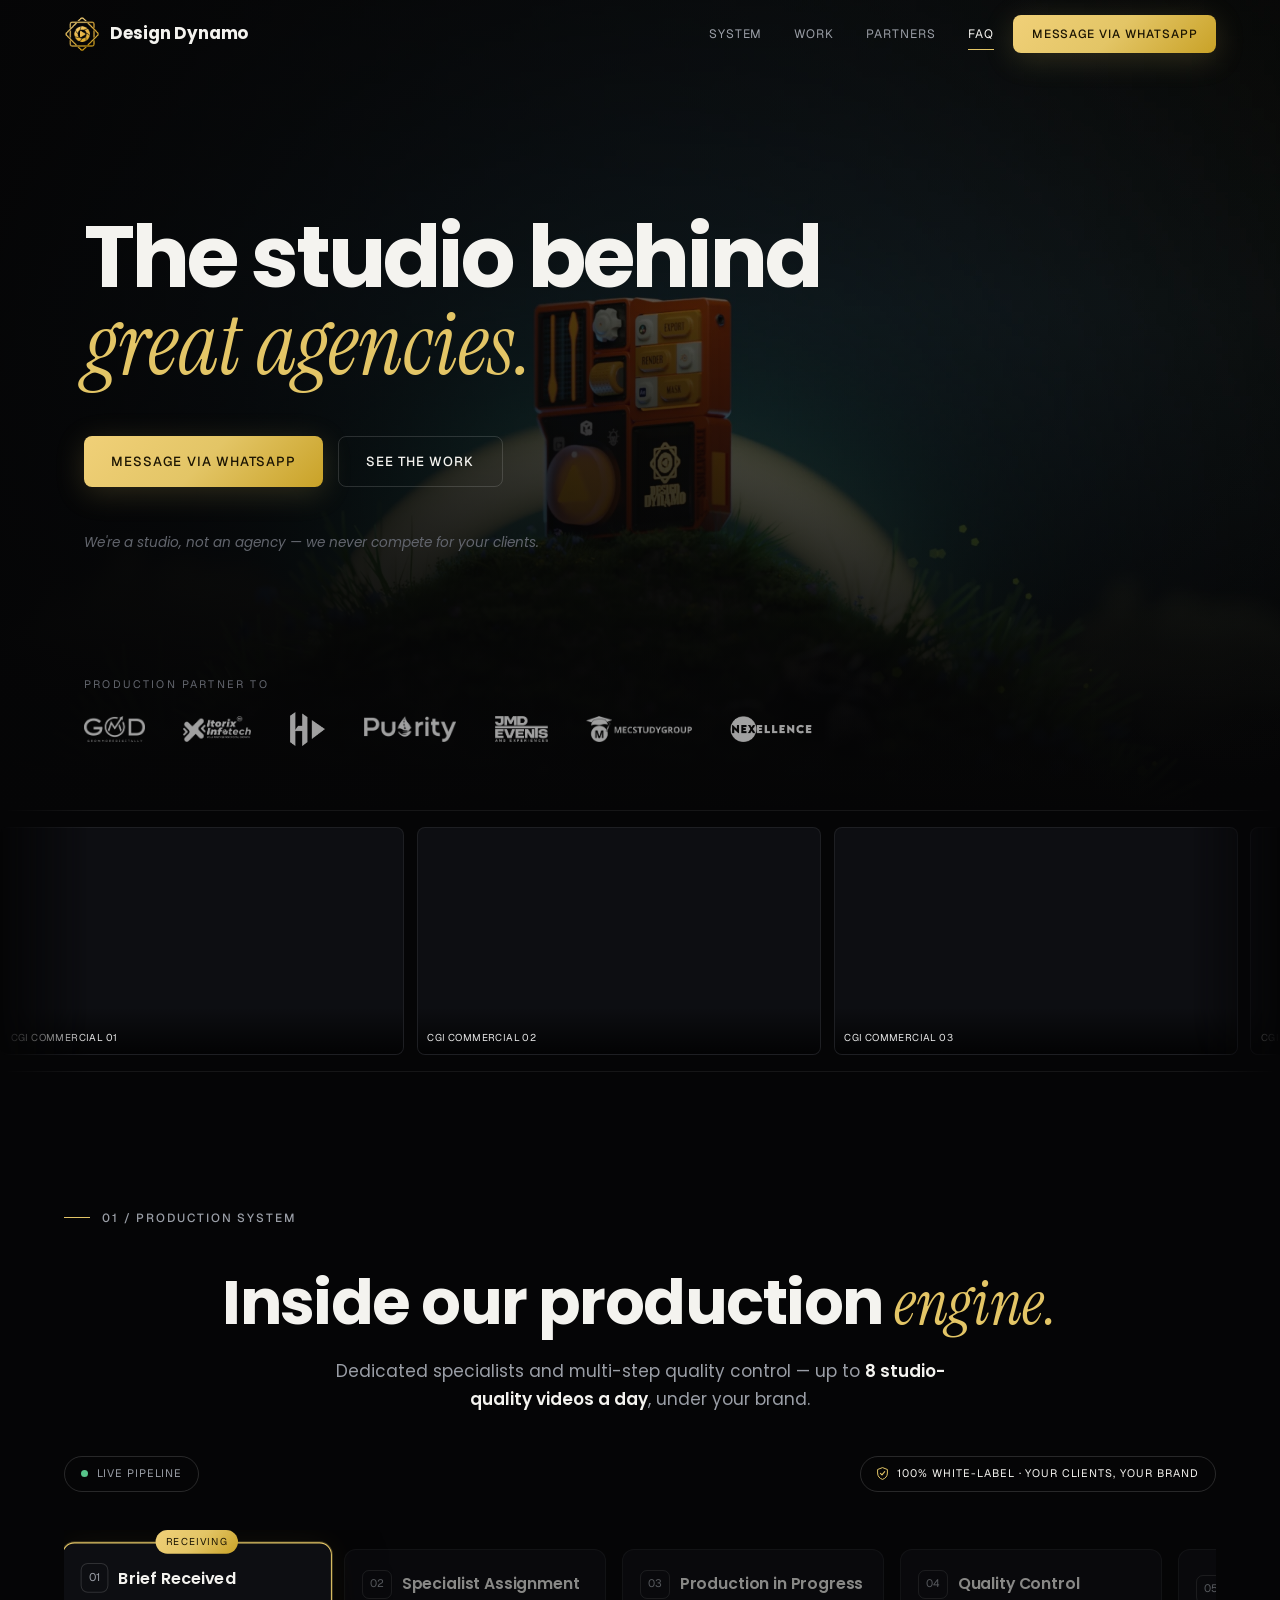
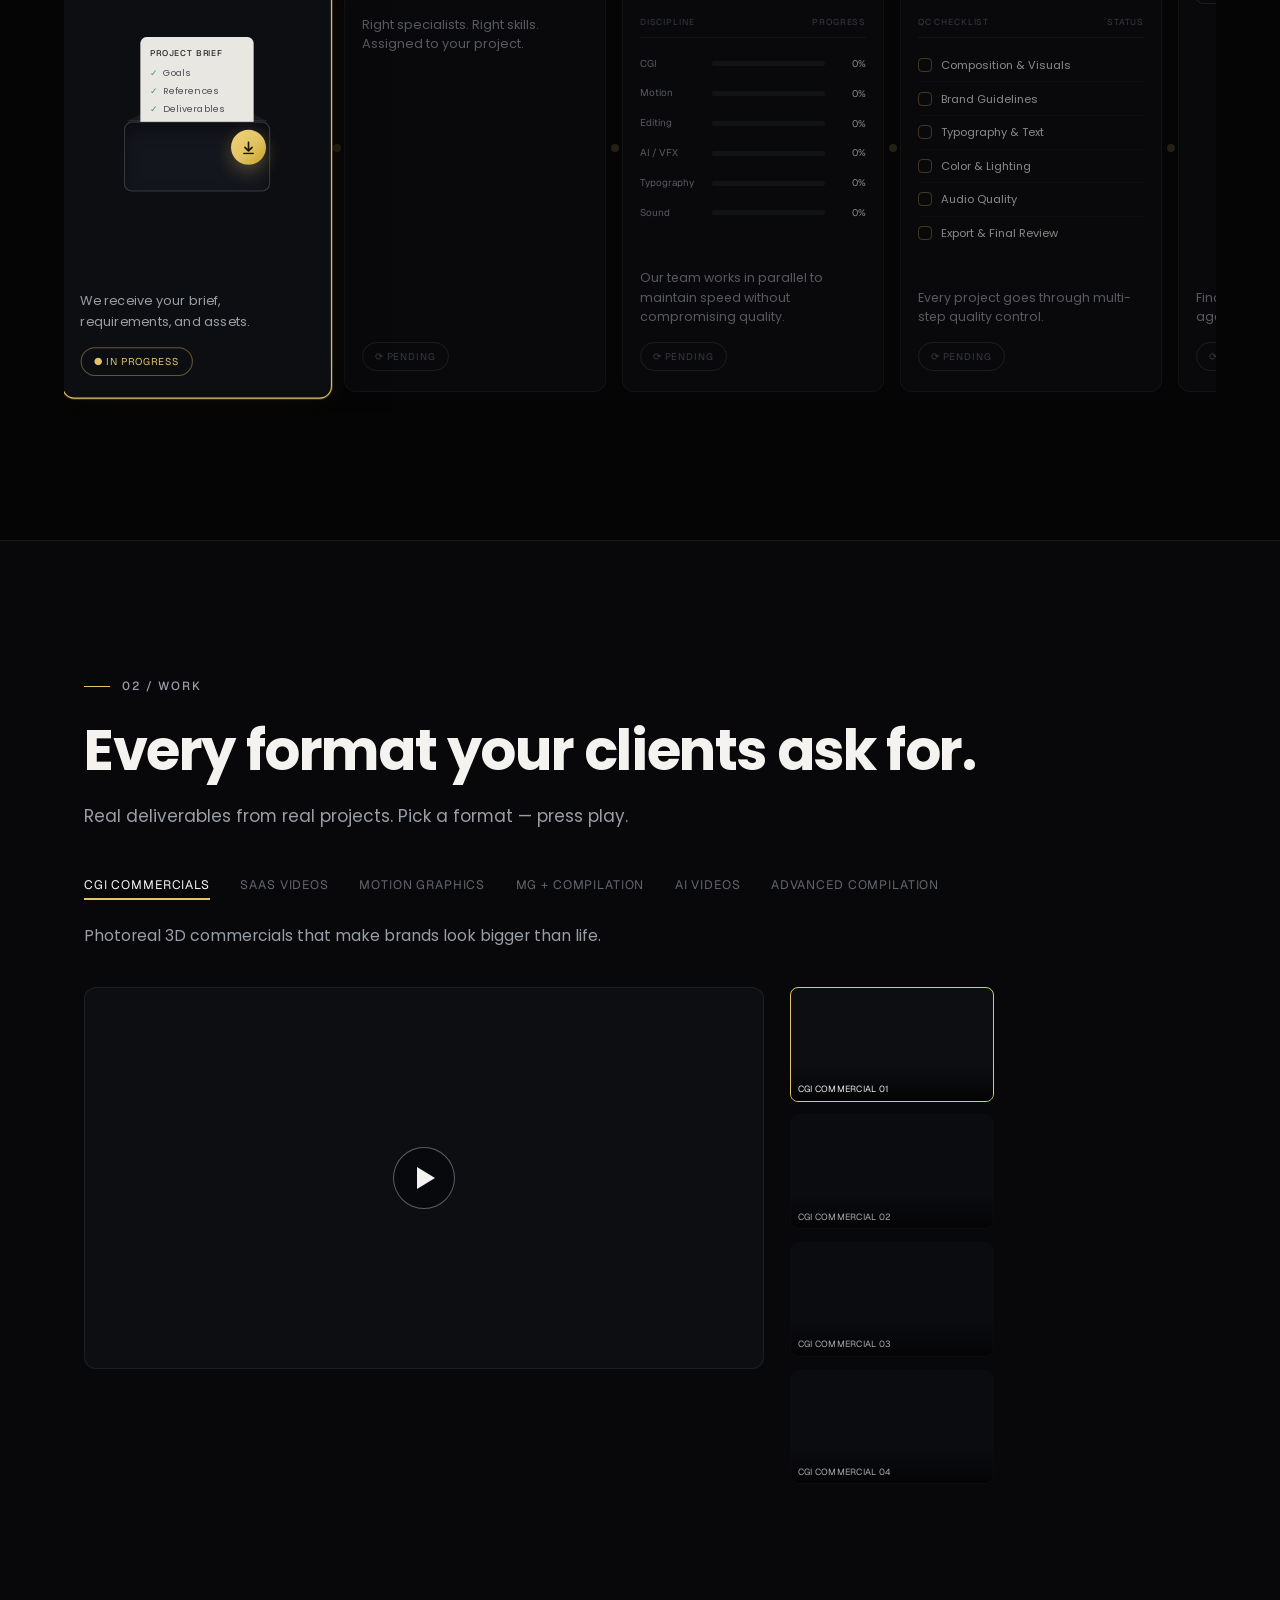
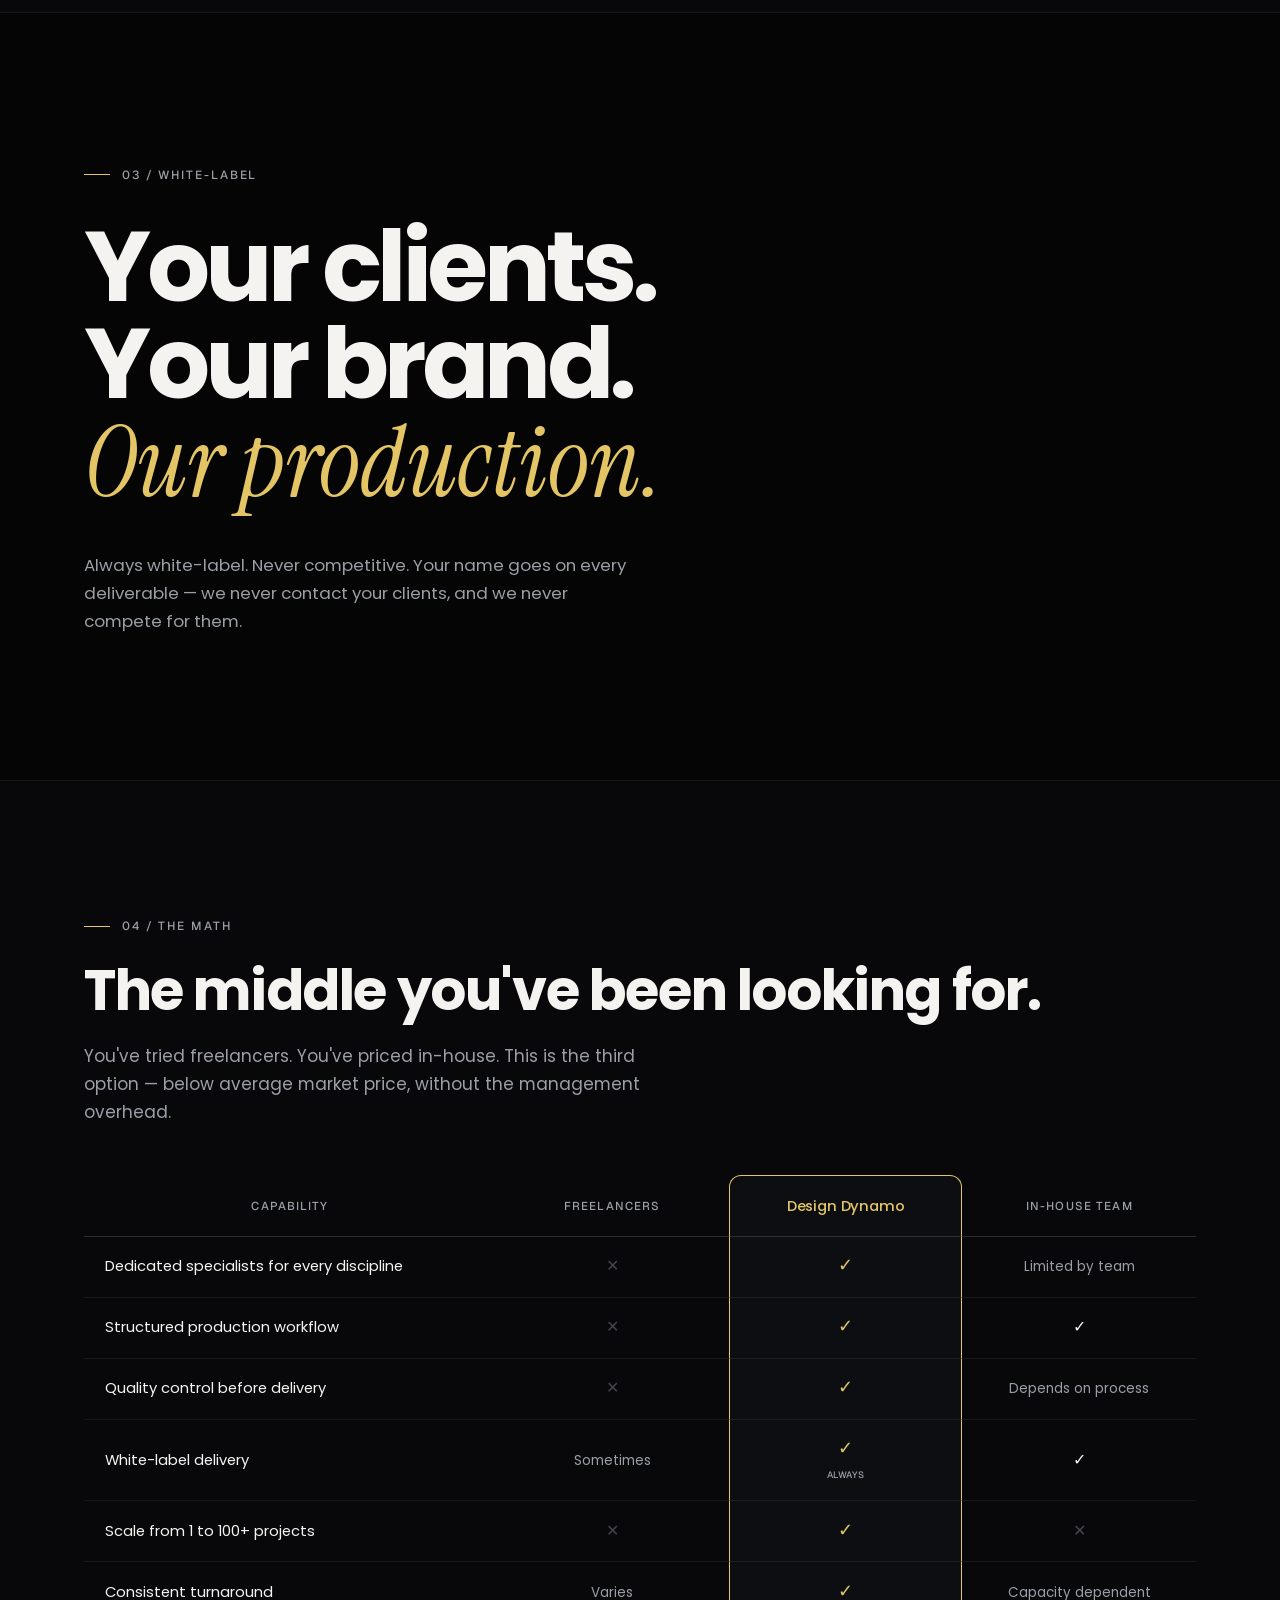
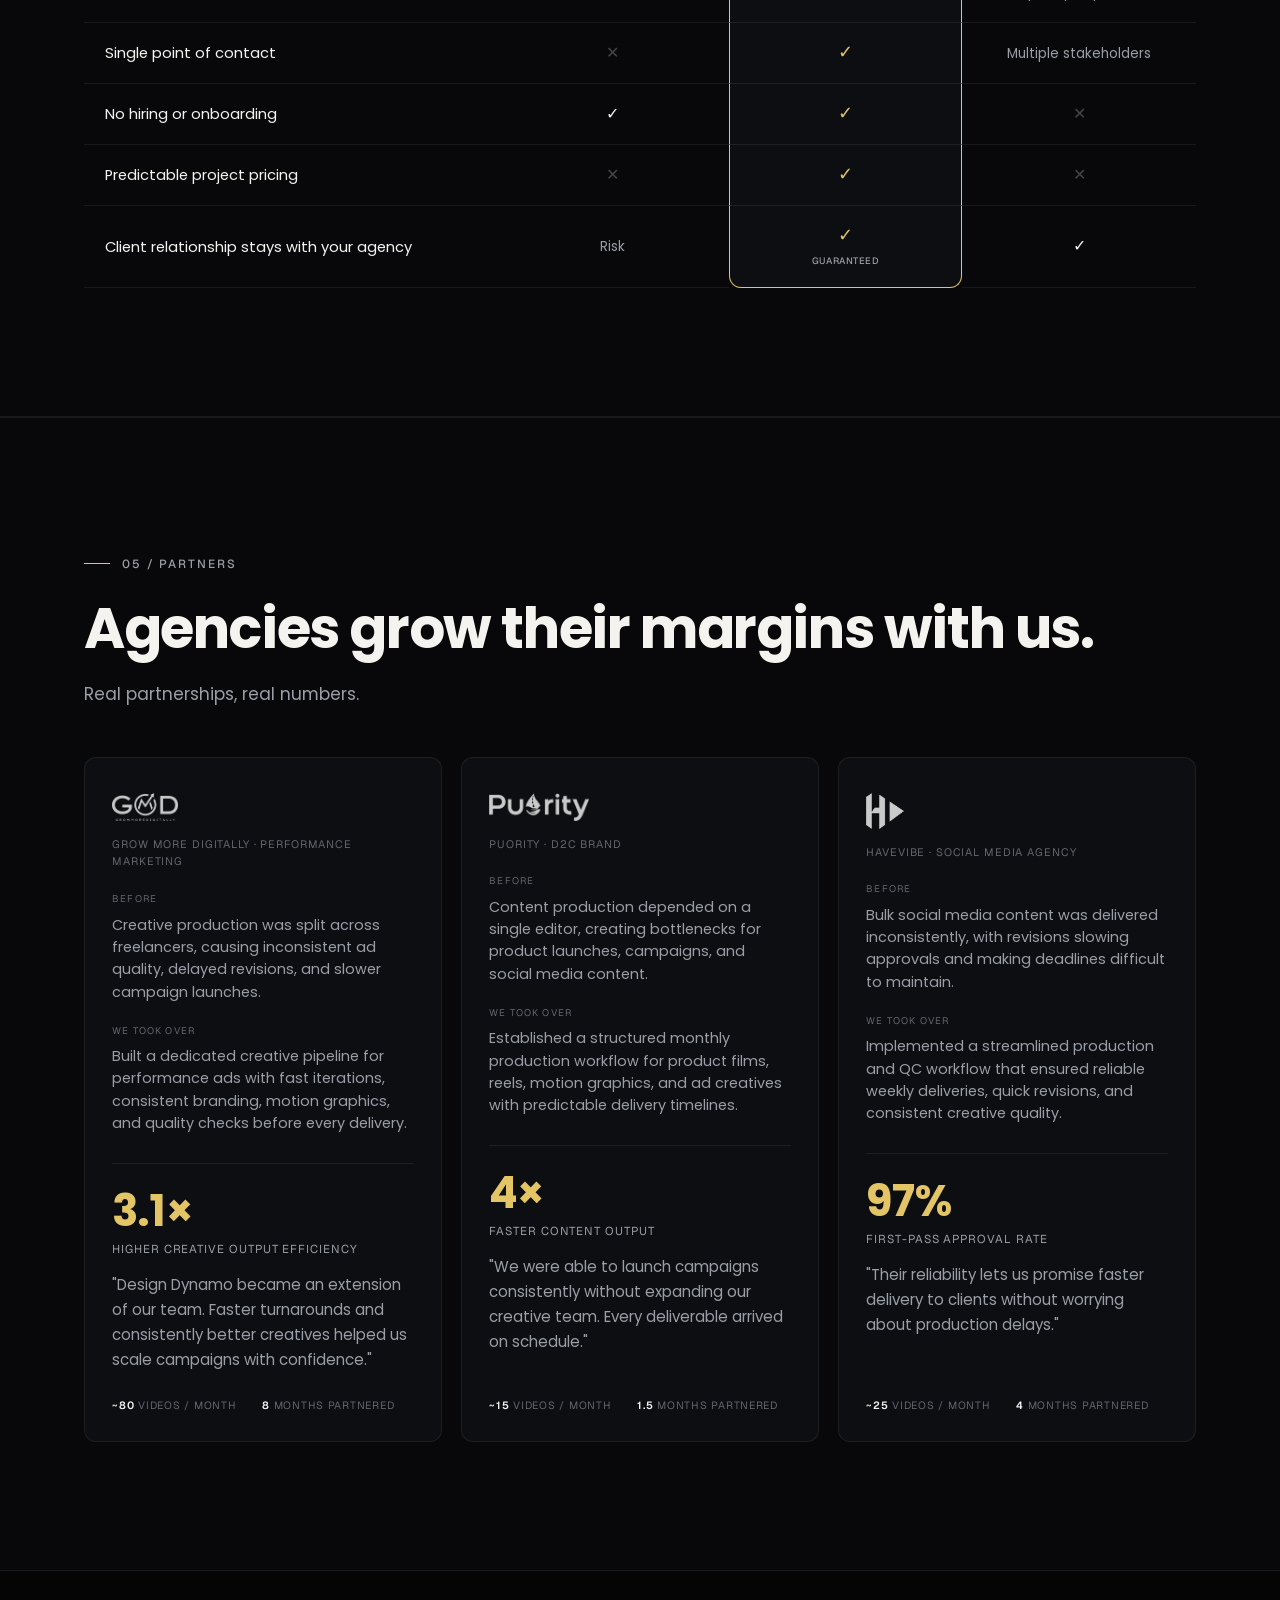
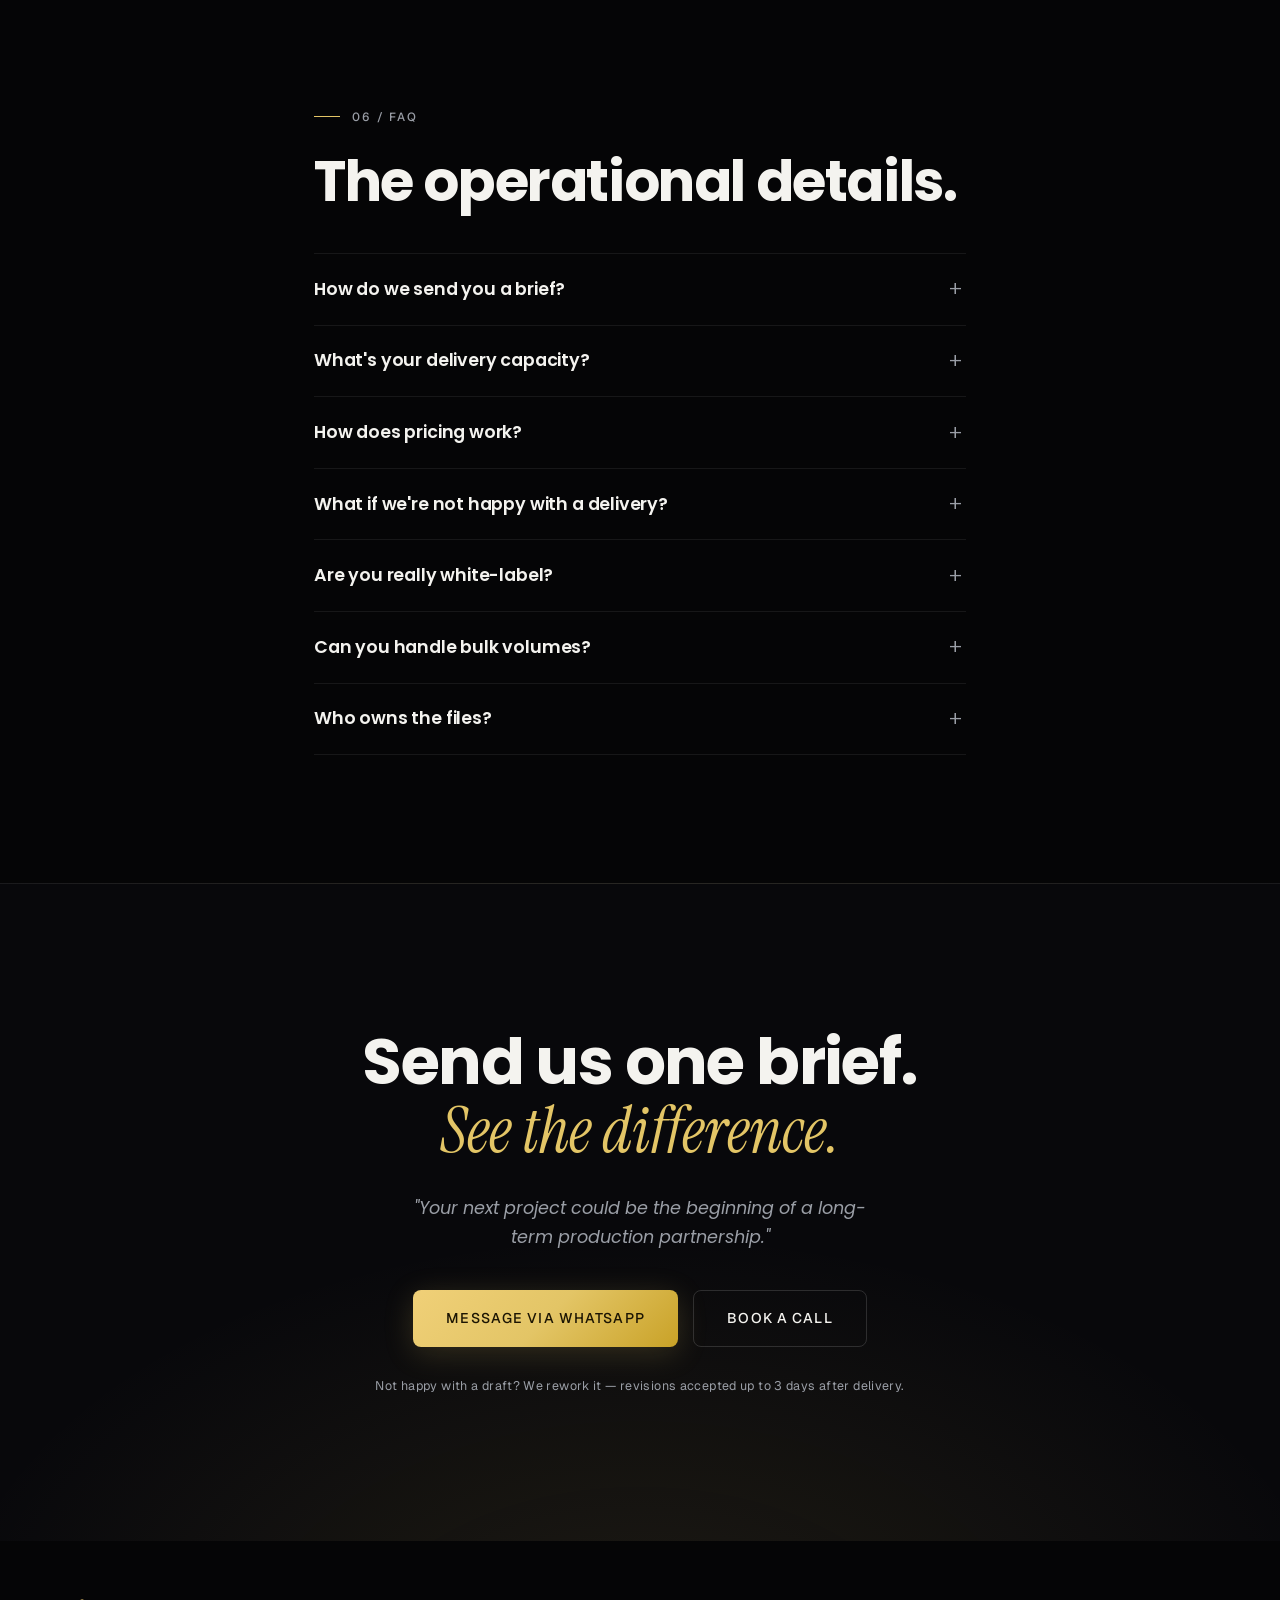
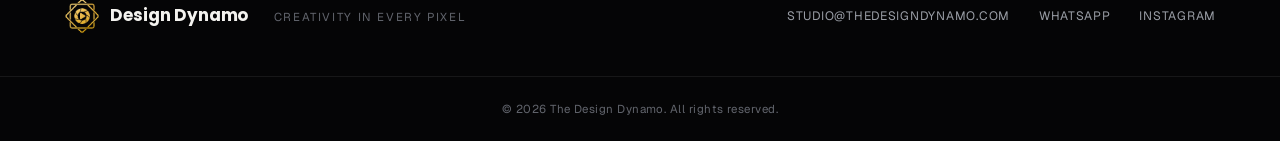
==== commit 786d4c9a: "Add FAQ + WebSite schema, enrich org schema, drop meta keywords Do-now SEO wins on the existing home" ====
--- a/index.html
+++ b/index.html
@@ -5,7 +5,6 @@
 <meta name="viewport" content="width=device-width, initial-scale=1" />
 <title>Design Dynamo — White-Label Video Production Studio for Marketing Agencies</title>
 <meta name="description" content="Design Dynamo is a white-label video production studio for marketing agencies: motion graphics, CGI commercials, AI videos and edits. Below-market pricing, dedicated QC, up to 8 videos shipped daily — under your agency's name." />
-<meta name="keywords" content="white-label video production, video editing for agencies, motion graphics studio, CGI commercials, AI video, outsource video editing, agency video partner" />
 <meta name="author" content="Design Dynamo" />
 <meta name="robots" content="index, follow" />
 <link rel="canonical" href="https://thedesigndynamo.com/" />
@@ -28,24 +27,82 @@
 <link href="https://fonts.googleapis.com/css2?family=Geist:wght@400;500;600;700&family=Poppins:wght@400;500;600;700&family=Instrument+Serif:ital@1&display=swap" rel="stylesheet" />
 <link rel="stylesheet" href="css/design.css" />
 
-<!-- Structured data: helps search engines understand the business -->
+<!-- Structured data: business entity + website + FAQ (mirrors the on-page FAQ,
+     which Google requires to match). Update the FAQ node if the FAQ copy changes. -->
 <script type="application/ld+json">
 {
   "@context": "https://schema.org",
-  "@type": "ProfessionalService",
-  "name": "Design Dynamo",
-  "description": "White-label video production studio for marketing agencies — motion graphics, CGI commercials, AI videos and edits with dedicated quality control.",
-  "url": "https://thedesigndynamo.com/",
-  "email": "studio@thedesigndynamo.com",
-  "sameAs": ["https://www.instagram.com/the_design_dynamo/"],
-  "slogan": "The studio behind great agencies.",
-  "areaServed": "Worldwide",
-  "serviceType": [
-    "White-label video production",
-    "Motion graphics",
-    "CGI commercials",
-    "AI video production",
-    "Video editing for marketing agencies"
+  "@graph": [
+    {
+      "@type": "ProfessionalService",
+      "@id": "https://thedesigndynamo.com/#studio",
+      "name": "Design Dynamo",
+      "description": "White-label video production studio for marketing agencies — motion graphics, CGI commercials, AI videos and edits with dedicated quality control.",
+      "url": "https://thedesigndynamo.com/",
+      "email": "studio@thedesigndynamo.com",
+      "telephone": "+91-91165-38867",
+      "logo": "https://thedesigndynamo.com/assets/Logo.webp",
+      "image": "https://thedesigndynamo.com/assets/bg.webp",
+      "priceRange": "$$",
+      "sameAs": ["https://www.instagram.com/the_design_dynamo/"],
+      "slogan": "The studio behind great agencies.",
+      "areaServed": "Worldwide",
+      "serviceType": [
+        "White-label video production",
+        "Motion graphics",
+        "CGI commercials",
+        "AI video production",
+        "Video editing for marketing agencies"
+      ]
+    },
+    {
+      "@type": "WebSite",
+      "@id": "https://thedesigndynamo.com/#website",
+      "url": "https://thedesigndynamo.com/",
+      "name": "Design Dynamo",
+      "publisher": { "@id": "https://thedesigndynamo.com/#studio" }
+    },
+    {
+      "@type": "FAQPage",
+      "@id": "https://thedesigndynamo.com/#faq",
+      "mainEntity": [
+        {
+          "@type": "Question",
+          "name": "How do we send you a brief?",
+          "acceptedAnswer": { "@type": "Answer", "text": "Through WhatsApp or Notion — whichever fits your team's workflow." }
+        },
+        {
+          "@type": "Question",
+          "name": "What's your delivery capacity?",
+          "acceptedAnswer": { "@type": "Answer", "text": "Up to 3 high-end motion graphics and 5 basic ad videos — every single day." }
+        },
+        {
+          "@type": "Question",
+          "name": "How does pricing work?",
+          "acceptedAnswer": { "@type": "Answer", "text": "Per-project — every job gets a mutually agreed quote before work starts. No retainers, no minimums." }
+        },
+        {
+          "@type": "Question",
+          "name": "What if we're not happy with a delivery?",
+          "acceptedAnswer": { "@type": "Answer", "text": "We rework it. Revision requests are accepted up to 3 days after the first draft is delivered." }
+        },
+        {
+          "@type": "Question",
+          "name": "Are you really white-label?",
+          "acceptedAnswer": { "@type": "Answer", "text": "Yes. Your name goes on the work, and we never contact your clients — we're a studio, not a competing agency." }
+        },
+        {
+          "@type": "Question",
+          "name": "Can you handle bulk volumes?",
+          "acceptedAnswer": { "@type": "Answer", "text": "That's what the pipeline is built for — specialized creatives per format plus a QC layer that doesn't slip when volume grows." }
+        },
+        {
+          "@type": "Question",
+          "name": "Who owns the files?",
+          "acceptedAnswer": { "@type": "Answer", "text": "The final deliverables are fully yours. The working project files stay with Design Dynamo." }
+        }
+      ]
+    }
   ]
 }
 </script>
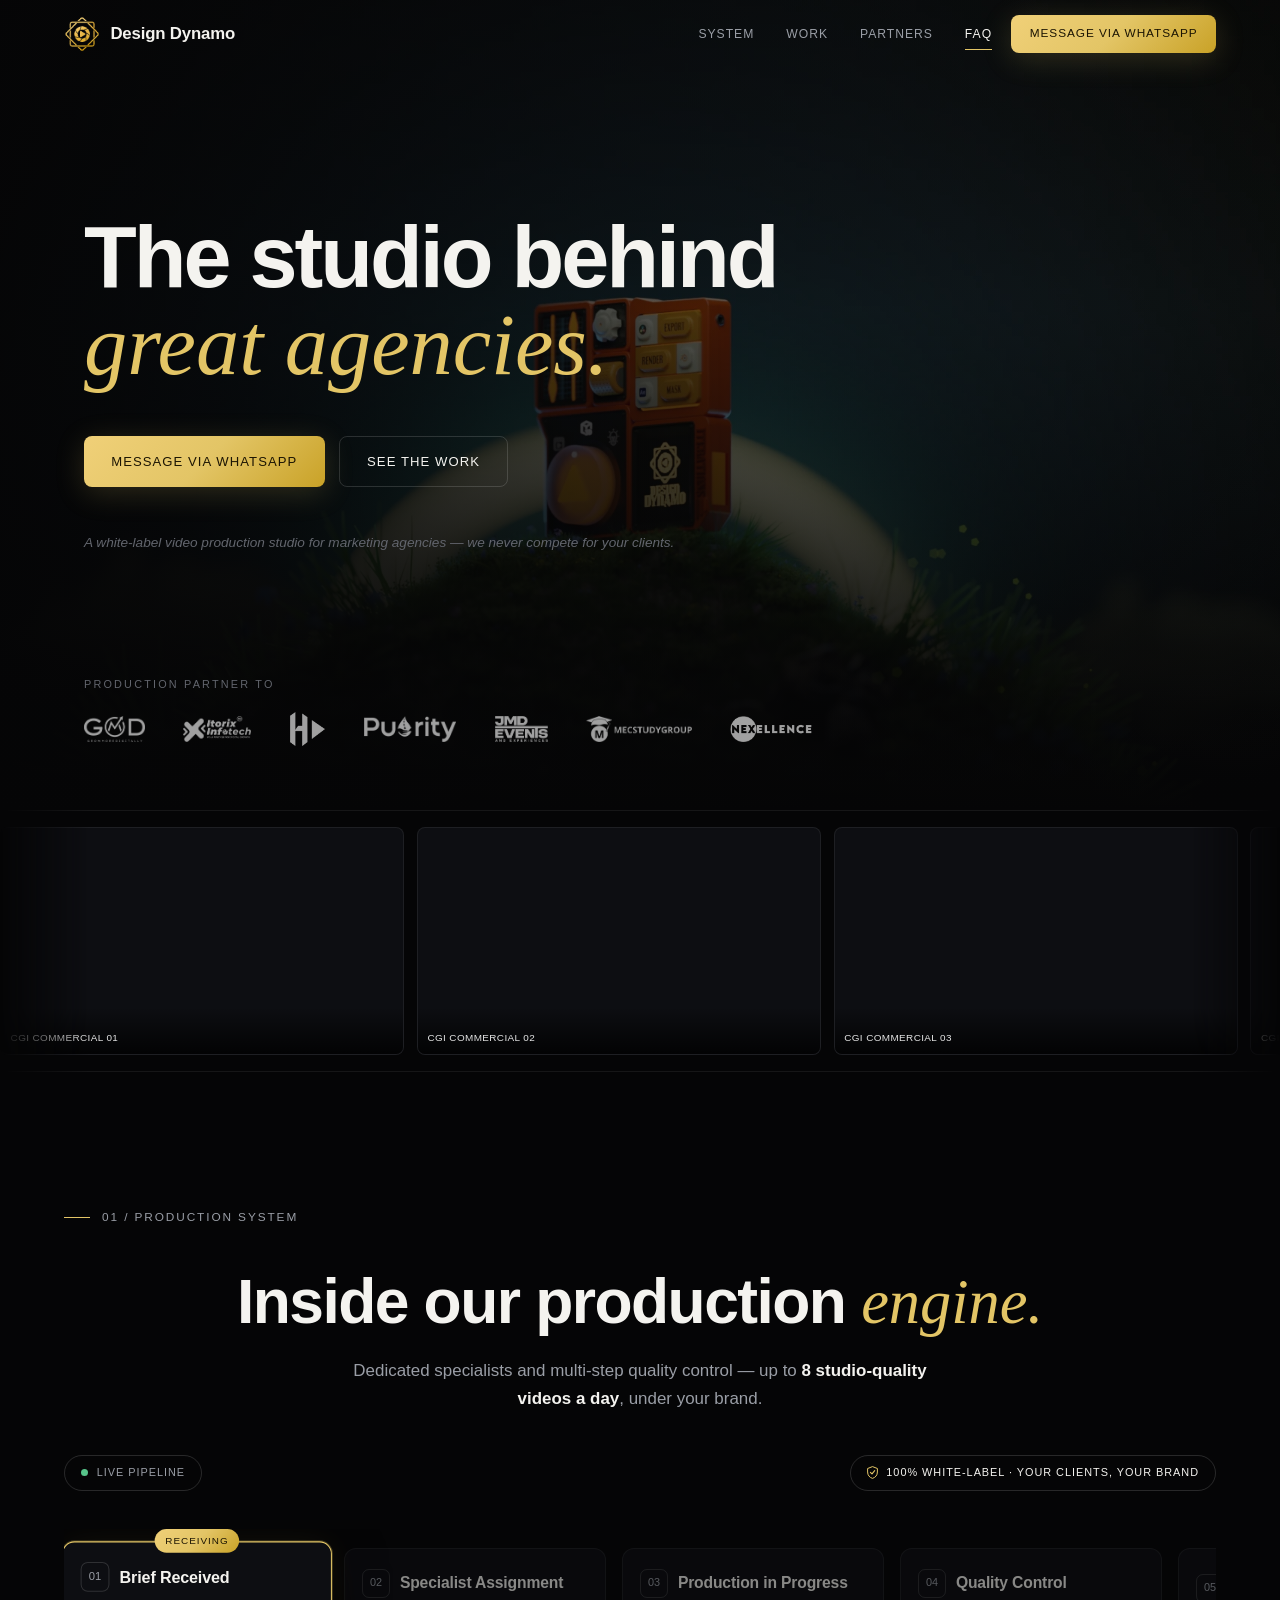
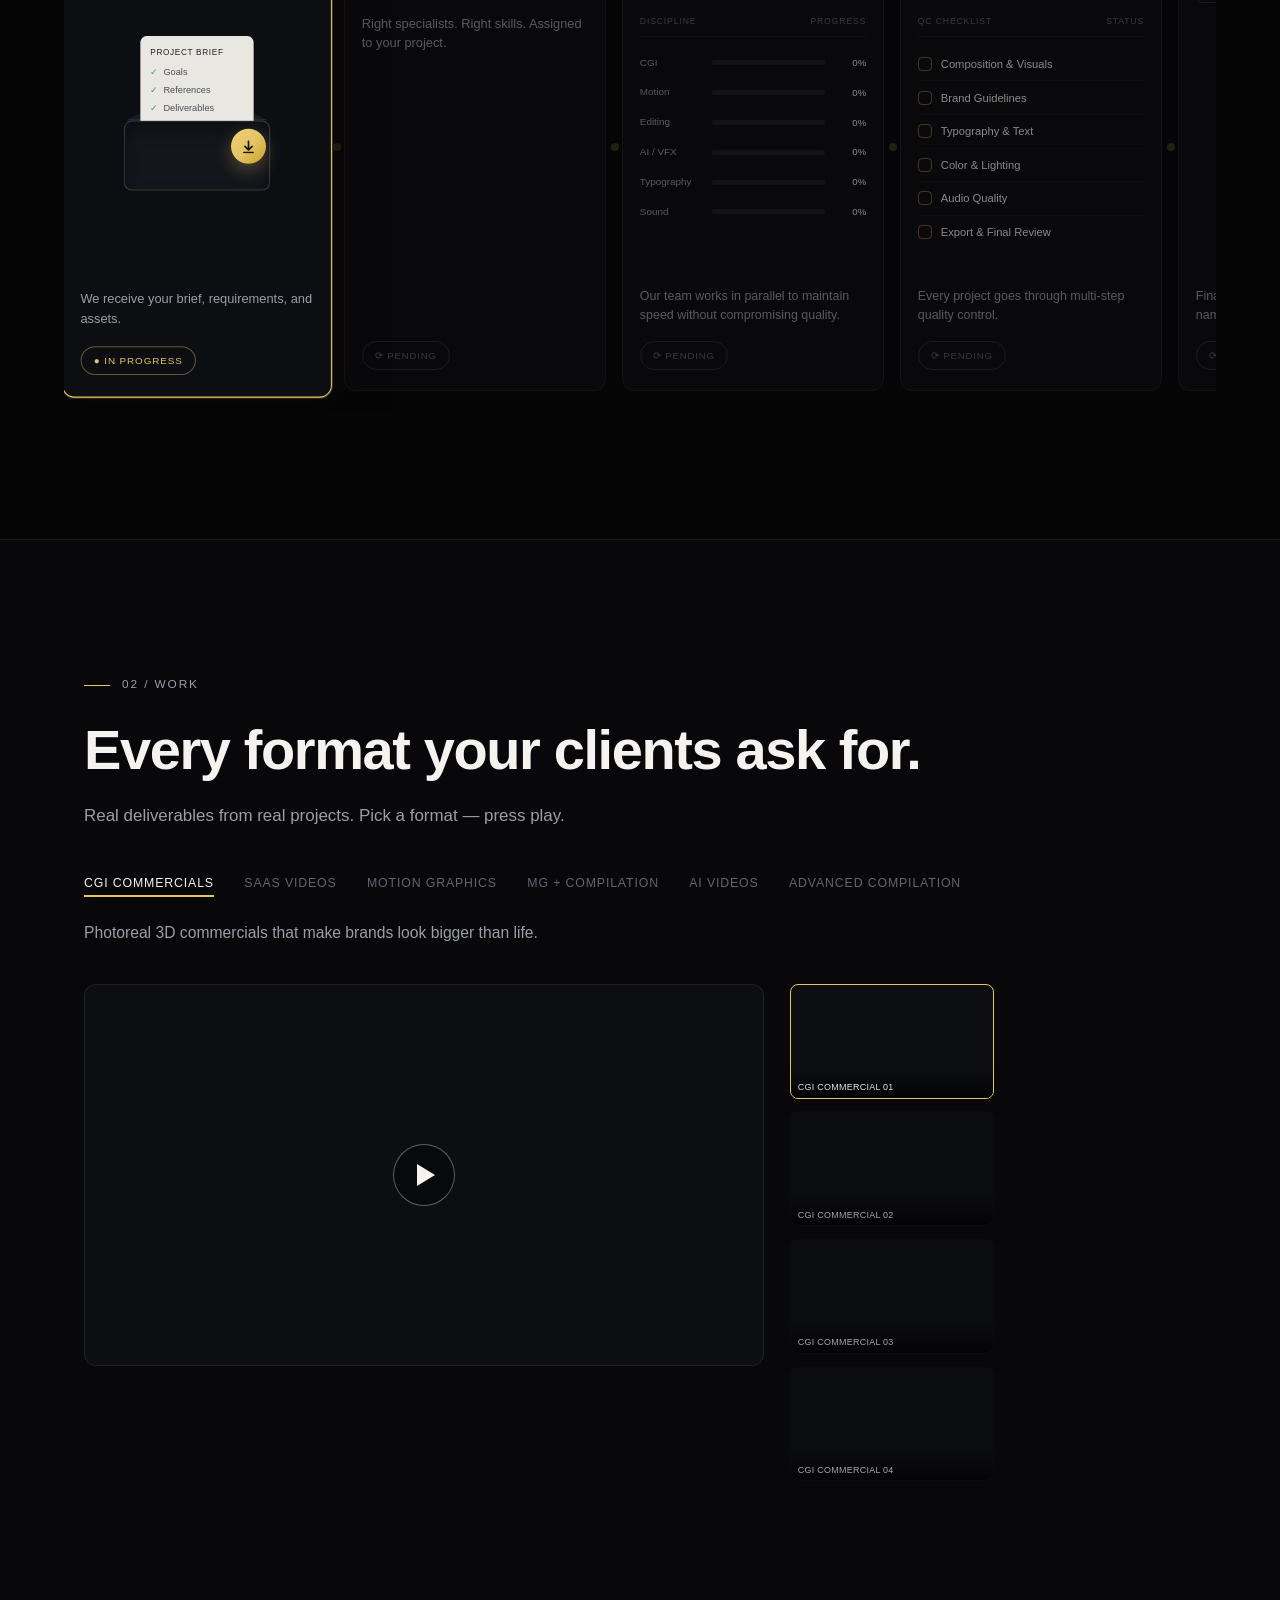
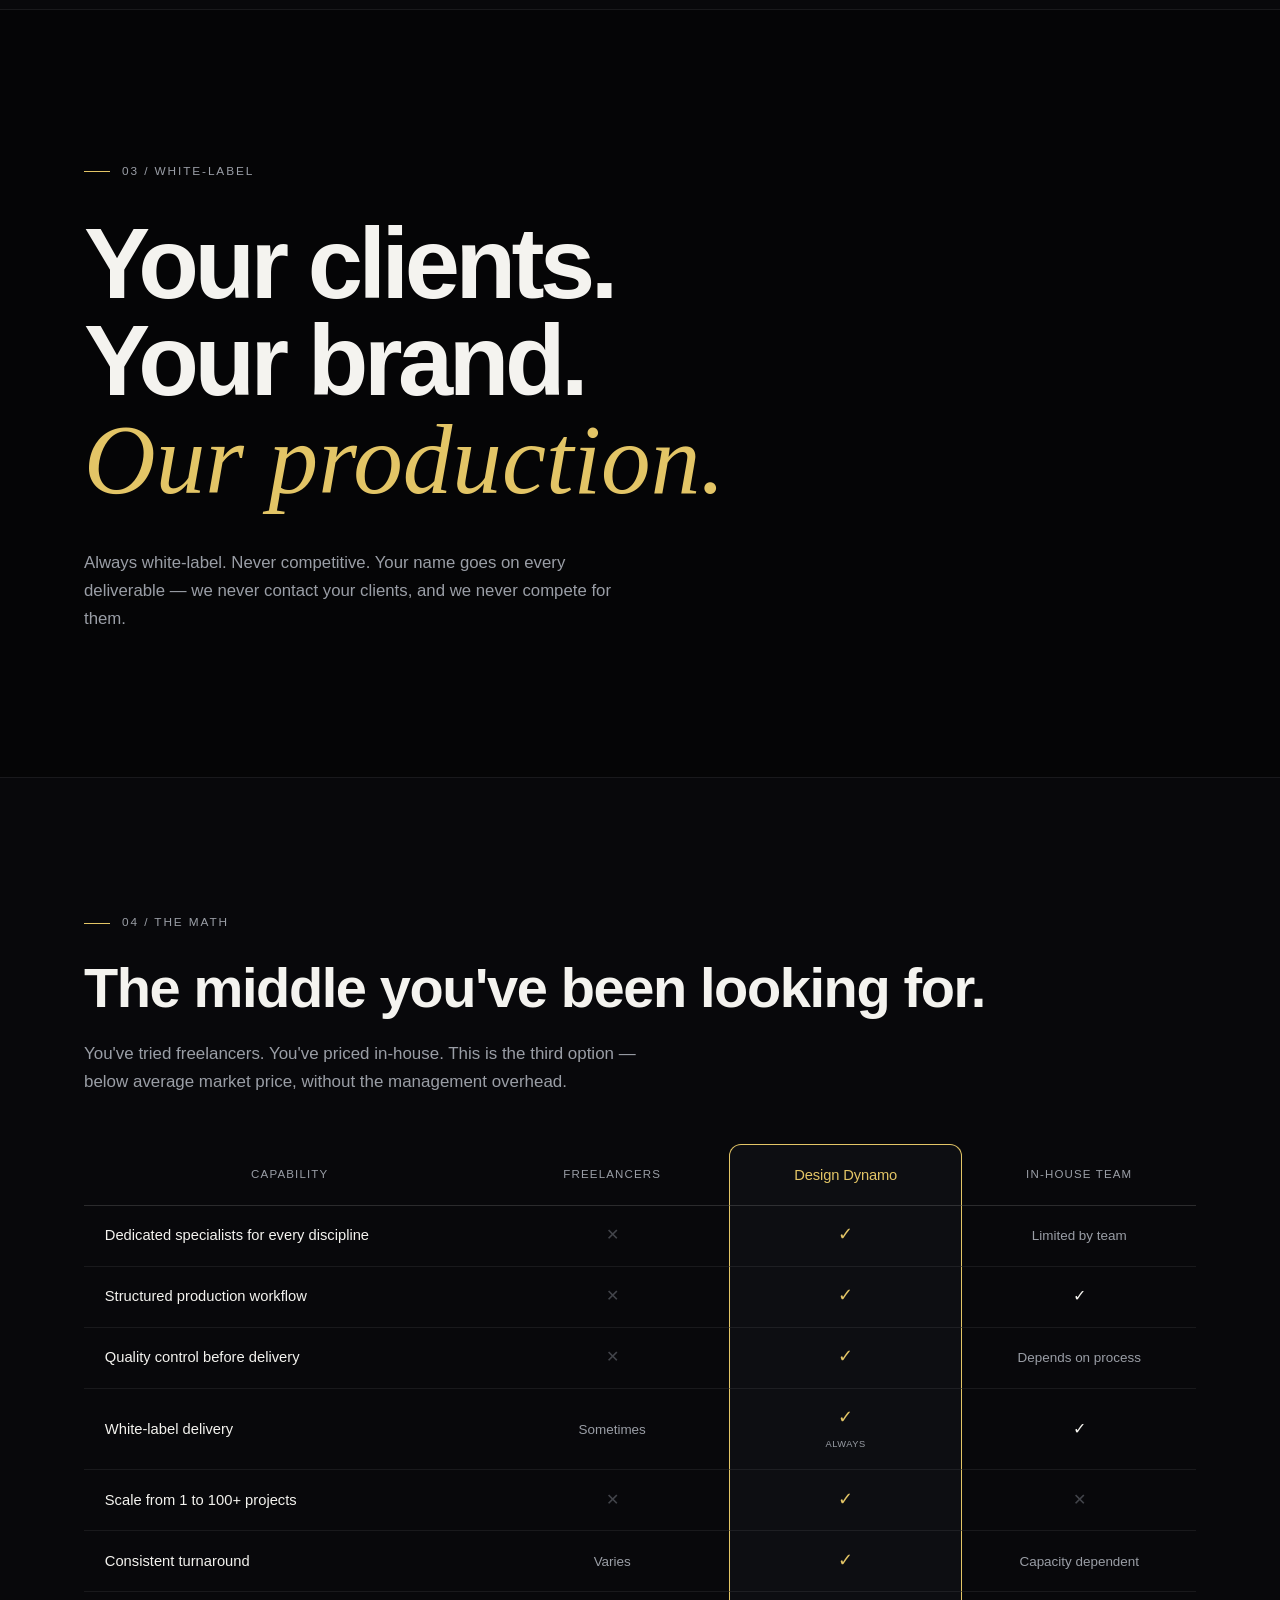
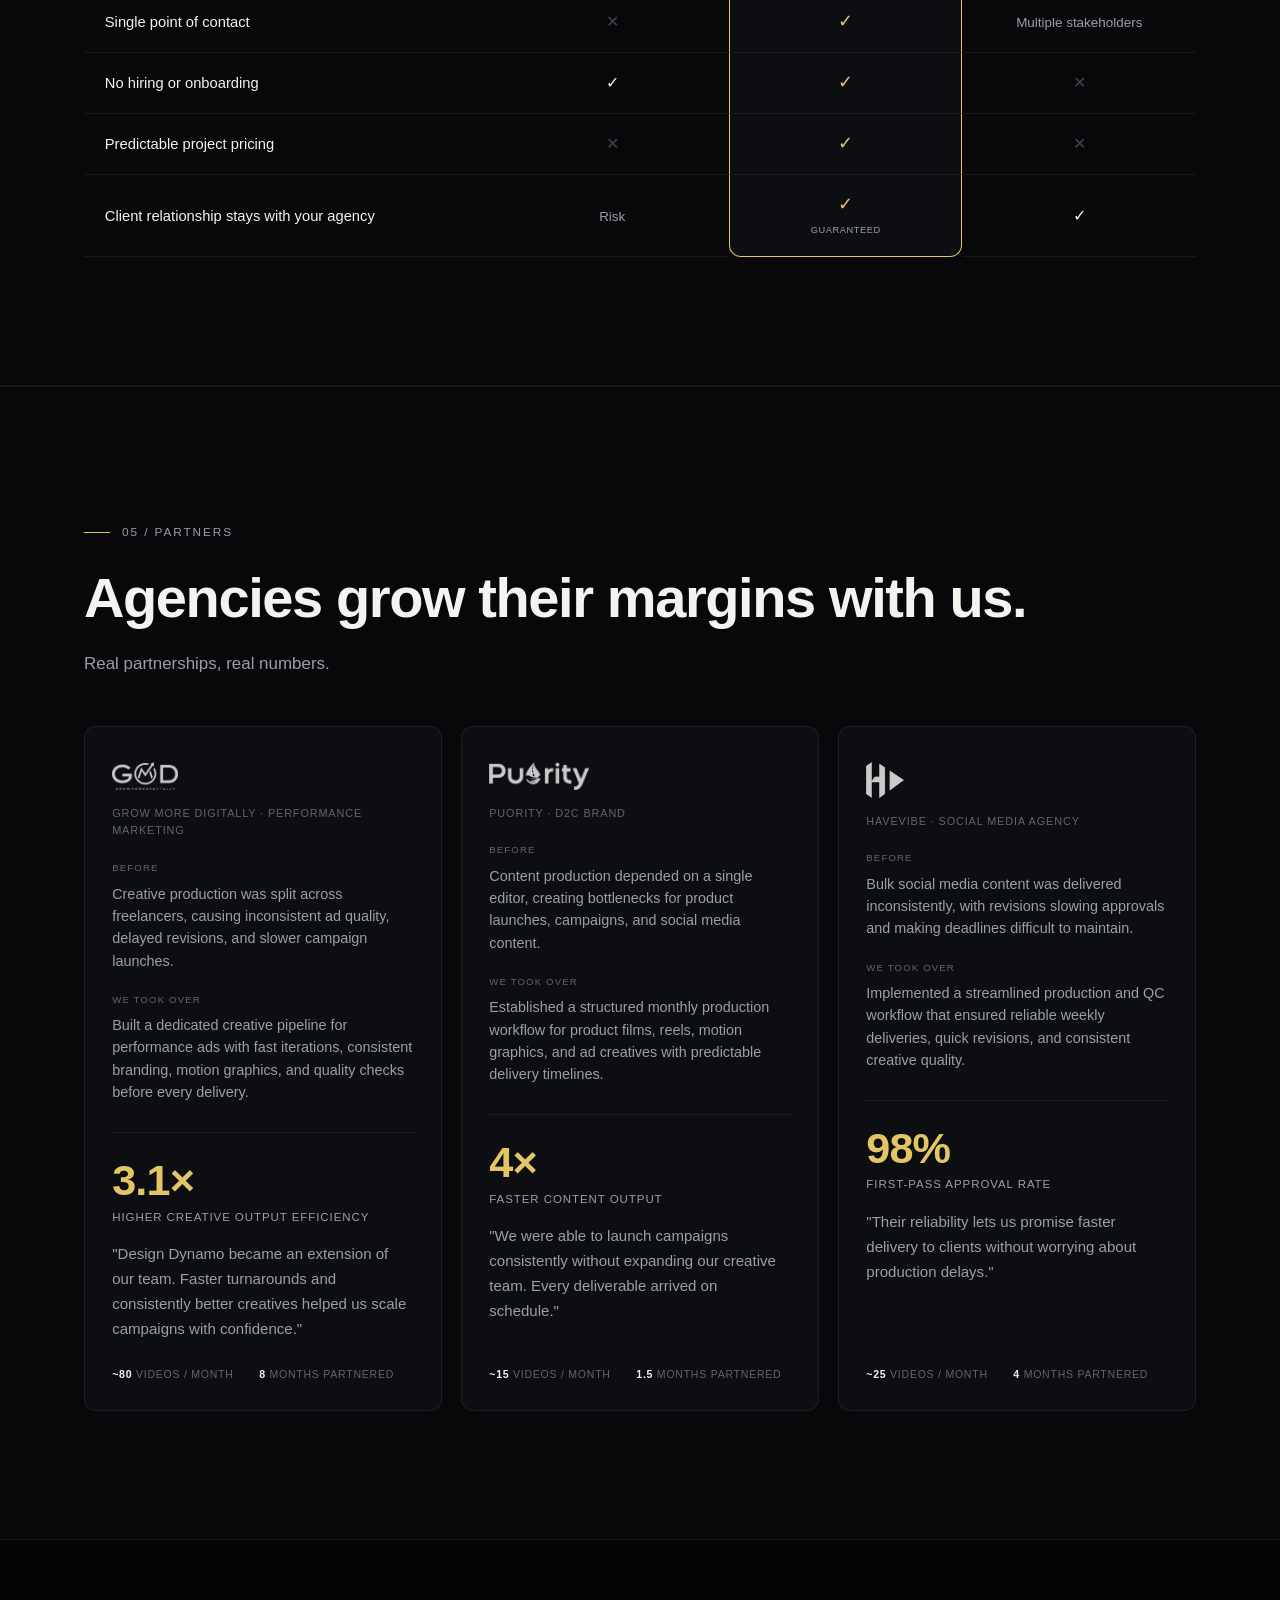
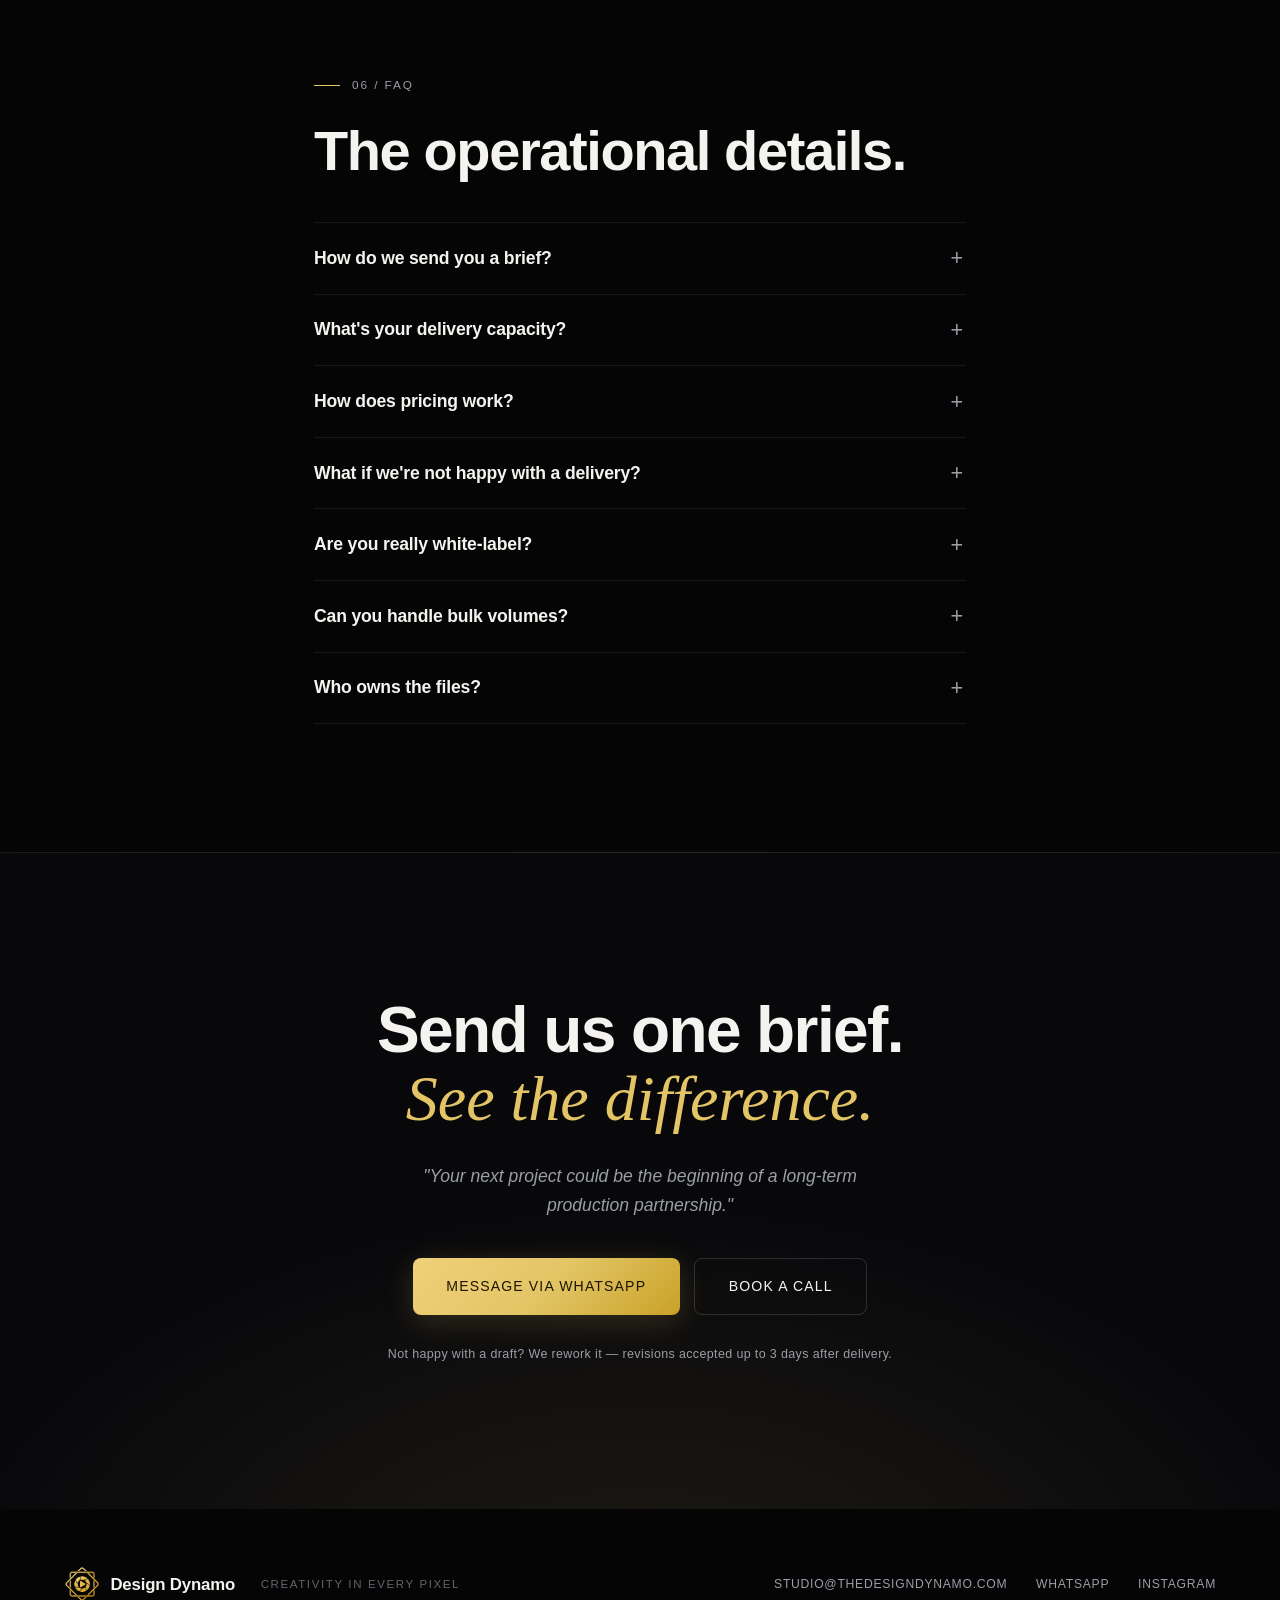
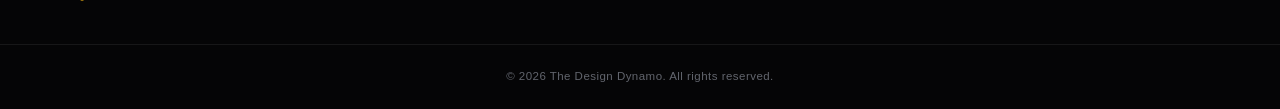
==== commit 9e342da6: "Add CSP and Referrer-Policy via meta; keep docs out of the deploy Security hardening from the live-s" ====
--- a/index.html
+++ b/index.html
@@ -3,6 +3,12 @@
 <head>
 <meta charset="UTF-8" />
 <meta name="viewport" content="width=device-width, initial-scale=1" />
+<!-- Security: content policy + referrer. Sources are exactly what the site uses —
+     self, Google Fonts, Cloudinary media, and the Apps Script booking endpoint.
+     HSTS, X-Frame-Options and frame-ancestors can't be set via <meta>; add those
+     as response headers at the host (see README / Render dashboard). -->
+<meta http-equiv="Content-Security-Policy" content="default-src 'self'; base-uri 'self'; object-src 'none'; script-src 'self'; style-src 'self' 'unsafe-inline' https://fonts.googleapis.com; font-src 'self' https://fonts.gstatic.com; img-src 'self' data: https://res.cloudinary.com; media-src 'self' https://res.cloudinary.com; connect-src 'self' https://script.google.com https://script.googleusercontent.com; form-action 'self'" />
+<meta name="referrer" content="strict-origin-when-cross-origin" />
 <title>Design Dynamo — White-Label Video Production Studio for Marketing Agencies</title>
 <meta name="description" content="Design Dynamo is a white-label video production studio for marketing agencies: motion graphics, CGI commercials, AI videos and edits. Below-market pricing, dedicated QC, up to 8 videos shipped daily — under your agency's name." />
 <meta name="author" content="Design Dynamo" />
@@ -176,7 +182,7 @@
             <a class="btn btn-gold" href="https://wa.me/919116538867?text=Hi%2C%20Design%20Dynamo%2C" target="_blank" rel="noopener">Message via WhatsApp</a>
             <a class="btn btn-line" href="#work">See the Work</a>
         </div>
-        <p class="hero-trust reveal">We're a studio, not an agency — we never compete for your clients.</p>
+        <p class="hero-trust reveal">A white-label video production studio for marketing agencies — we never compete for your clients.</p>
         </div>
 
         <div class="hero-partners reveal">
